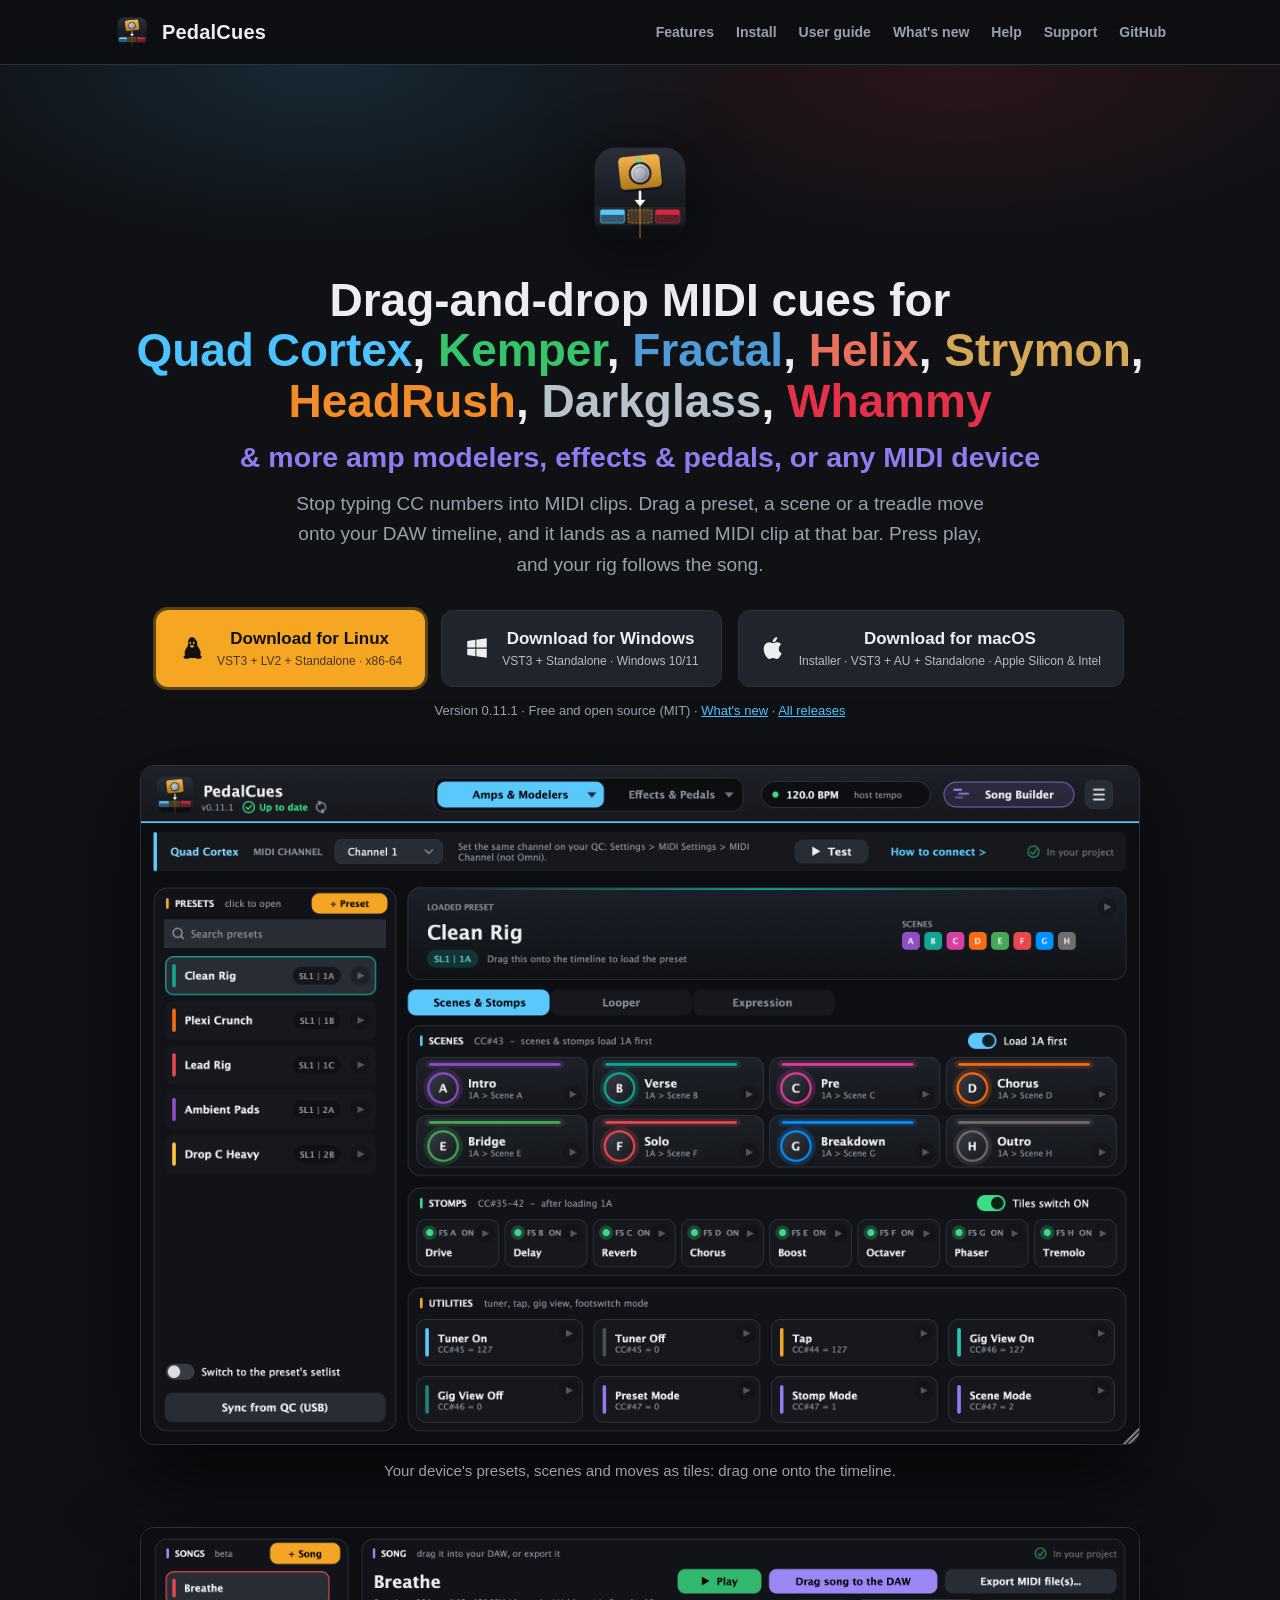
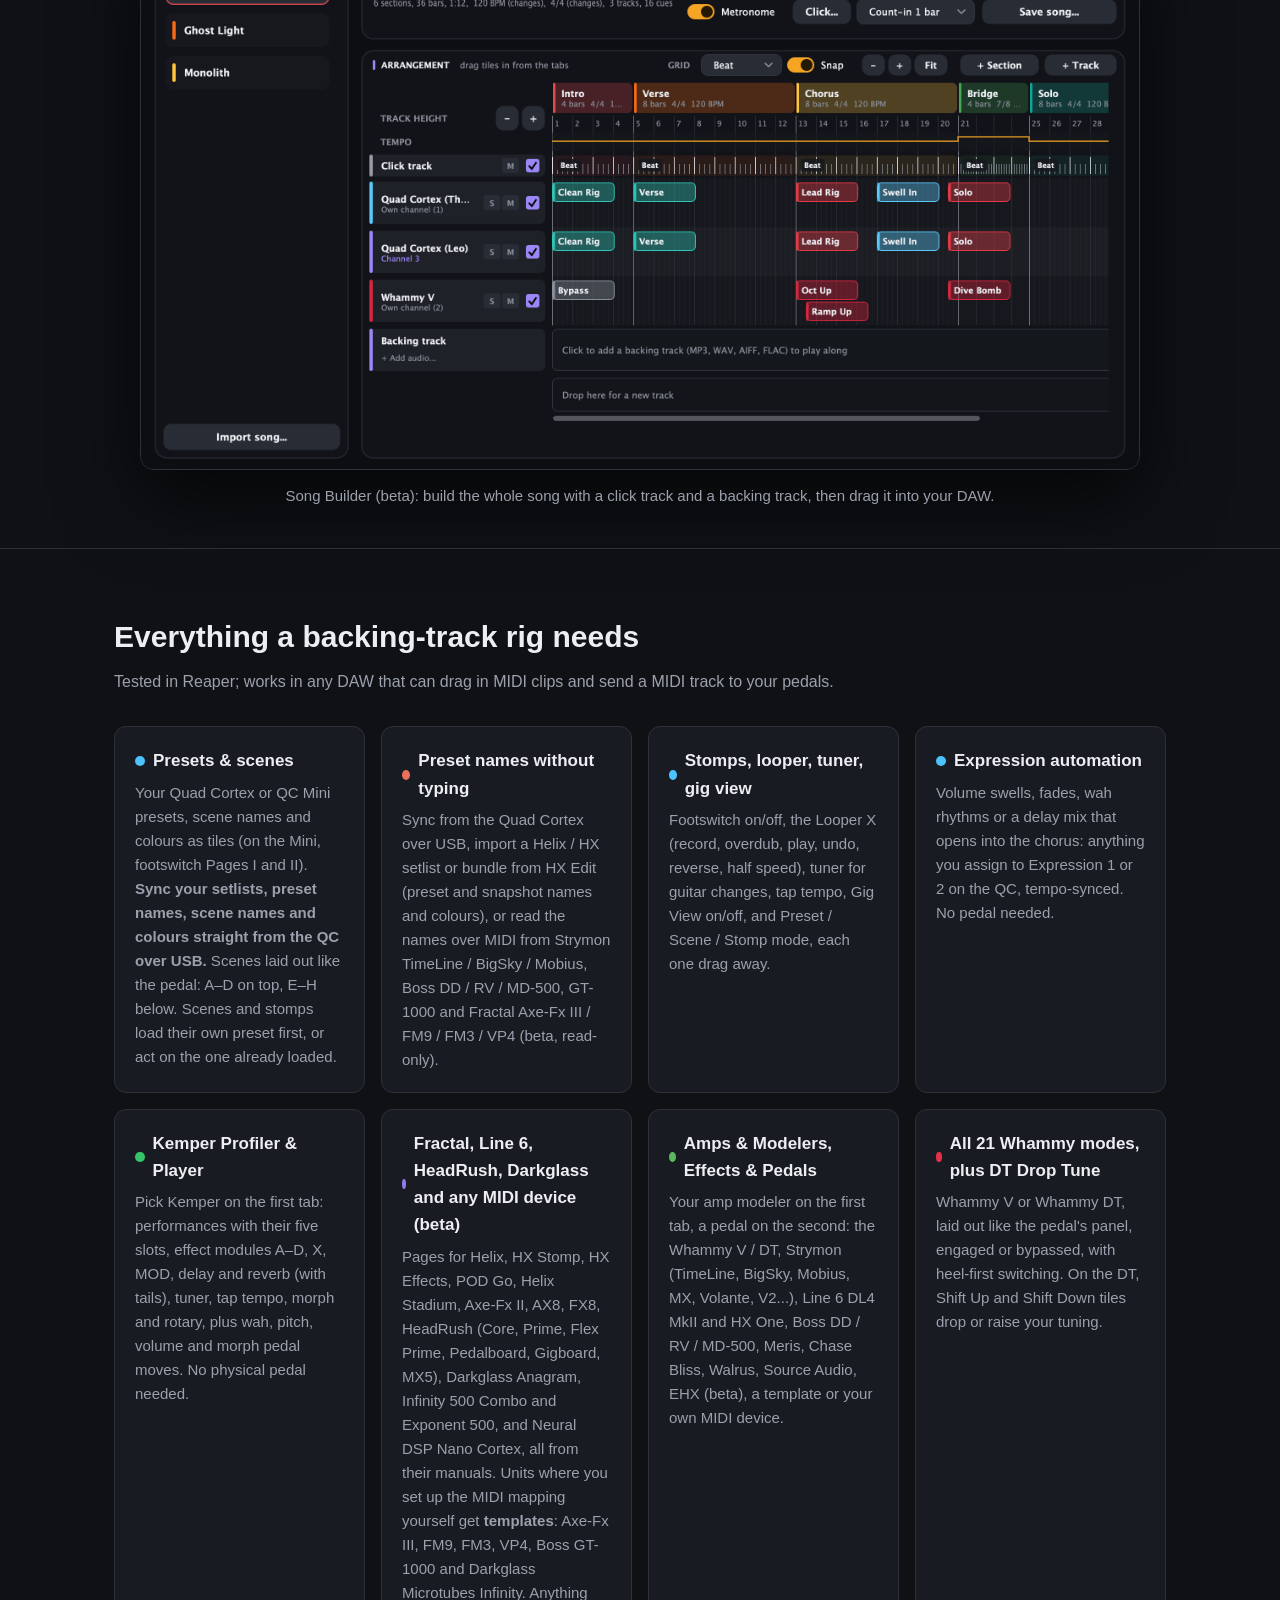
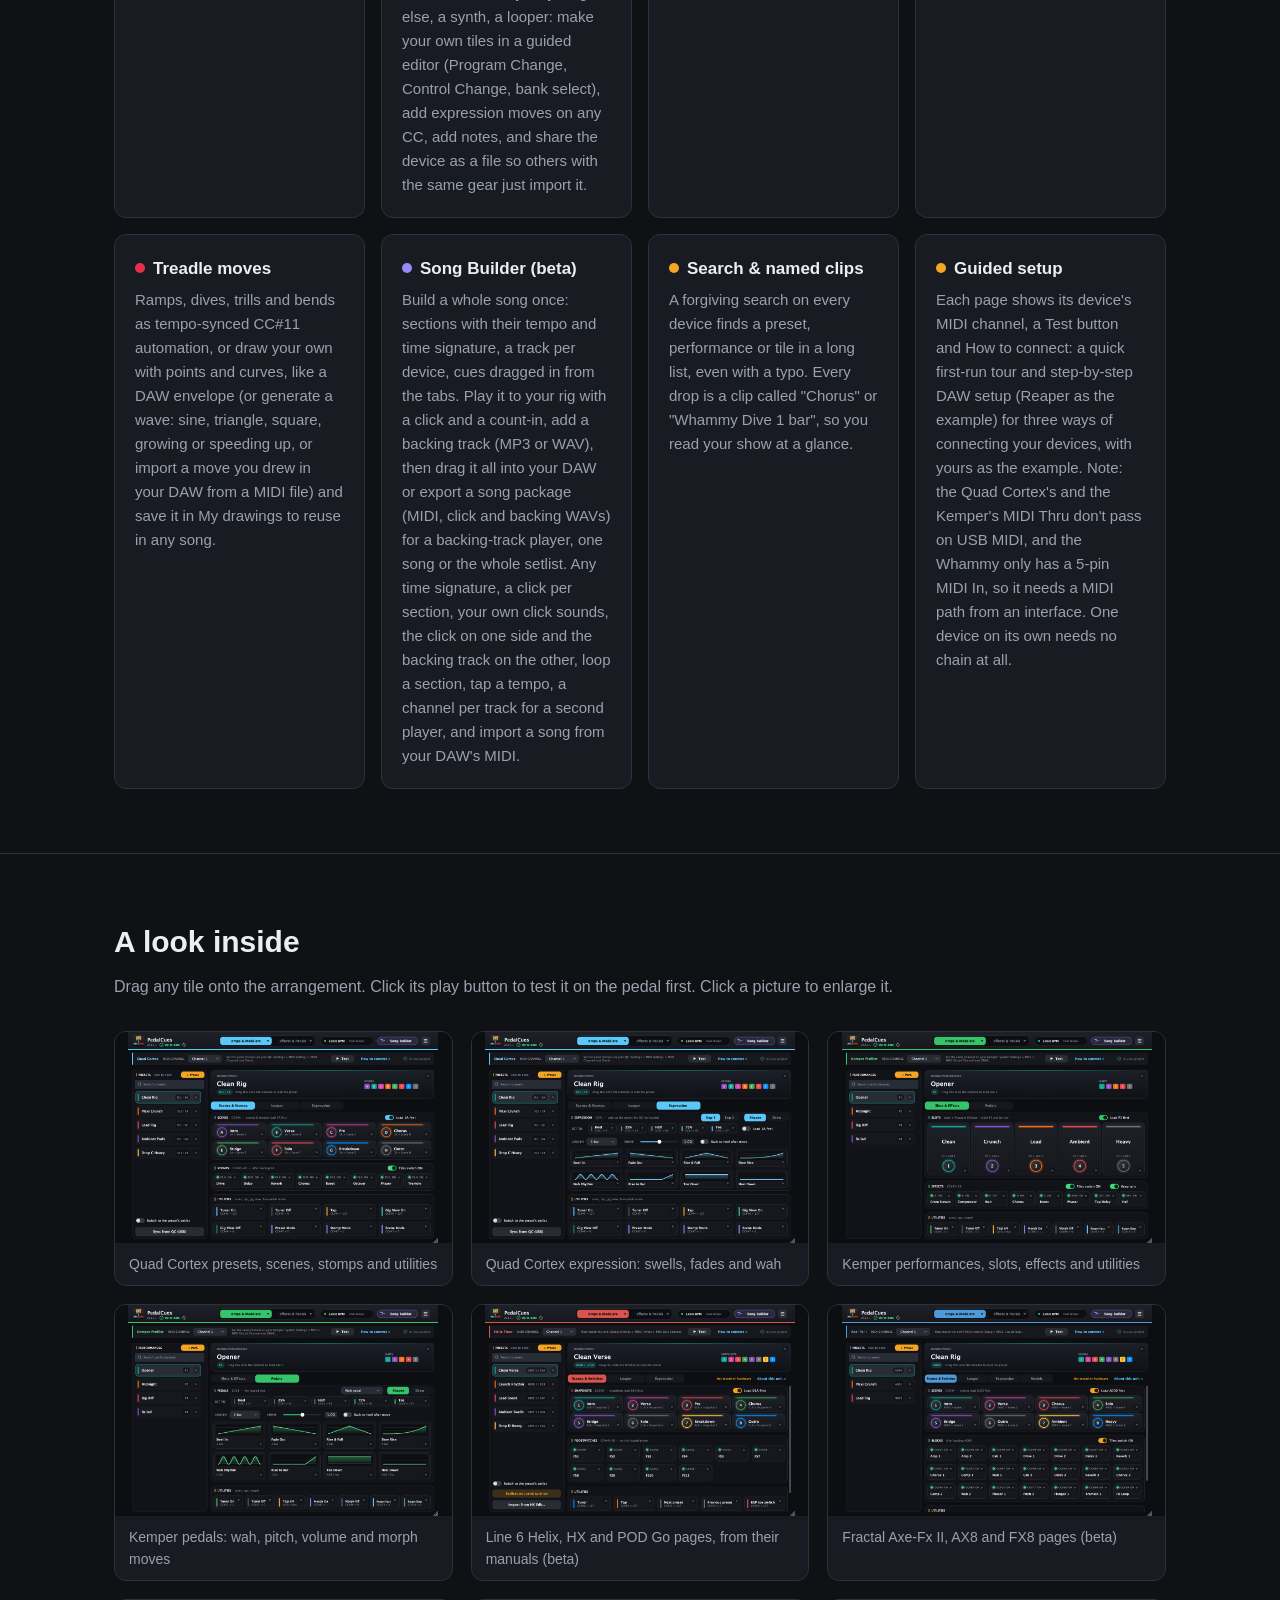
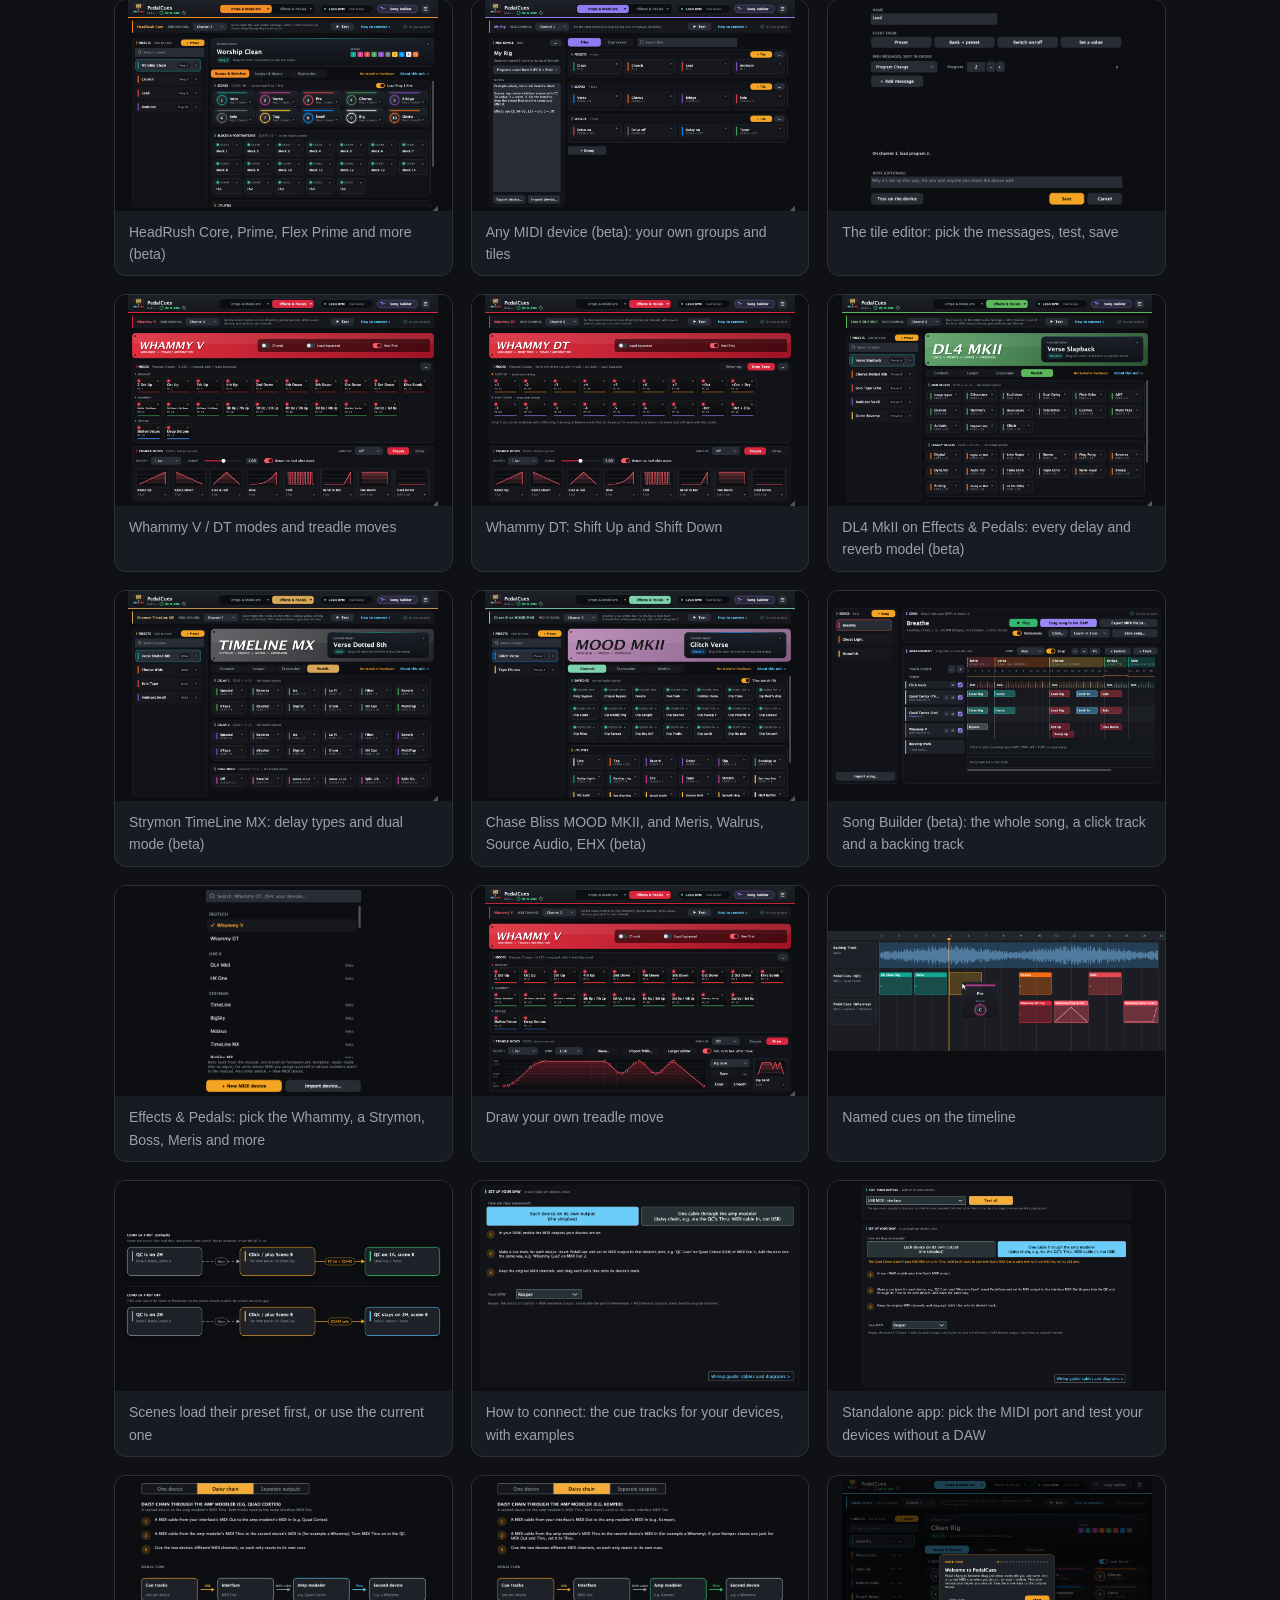
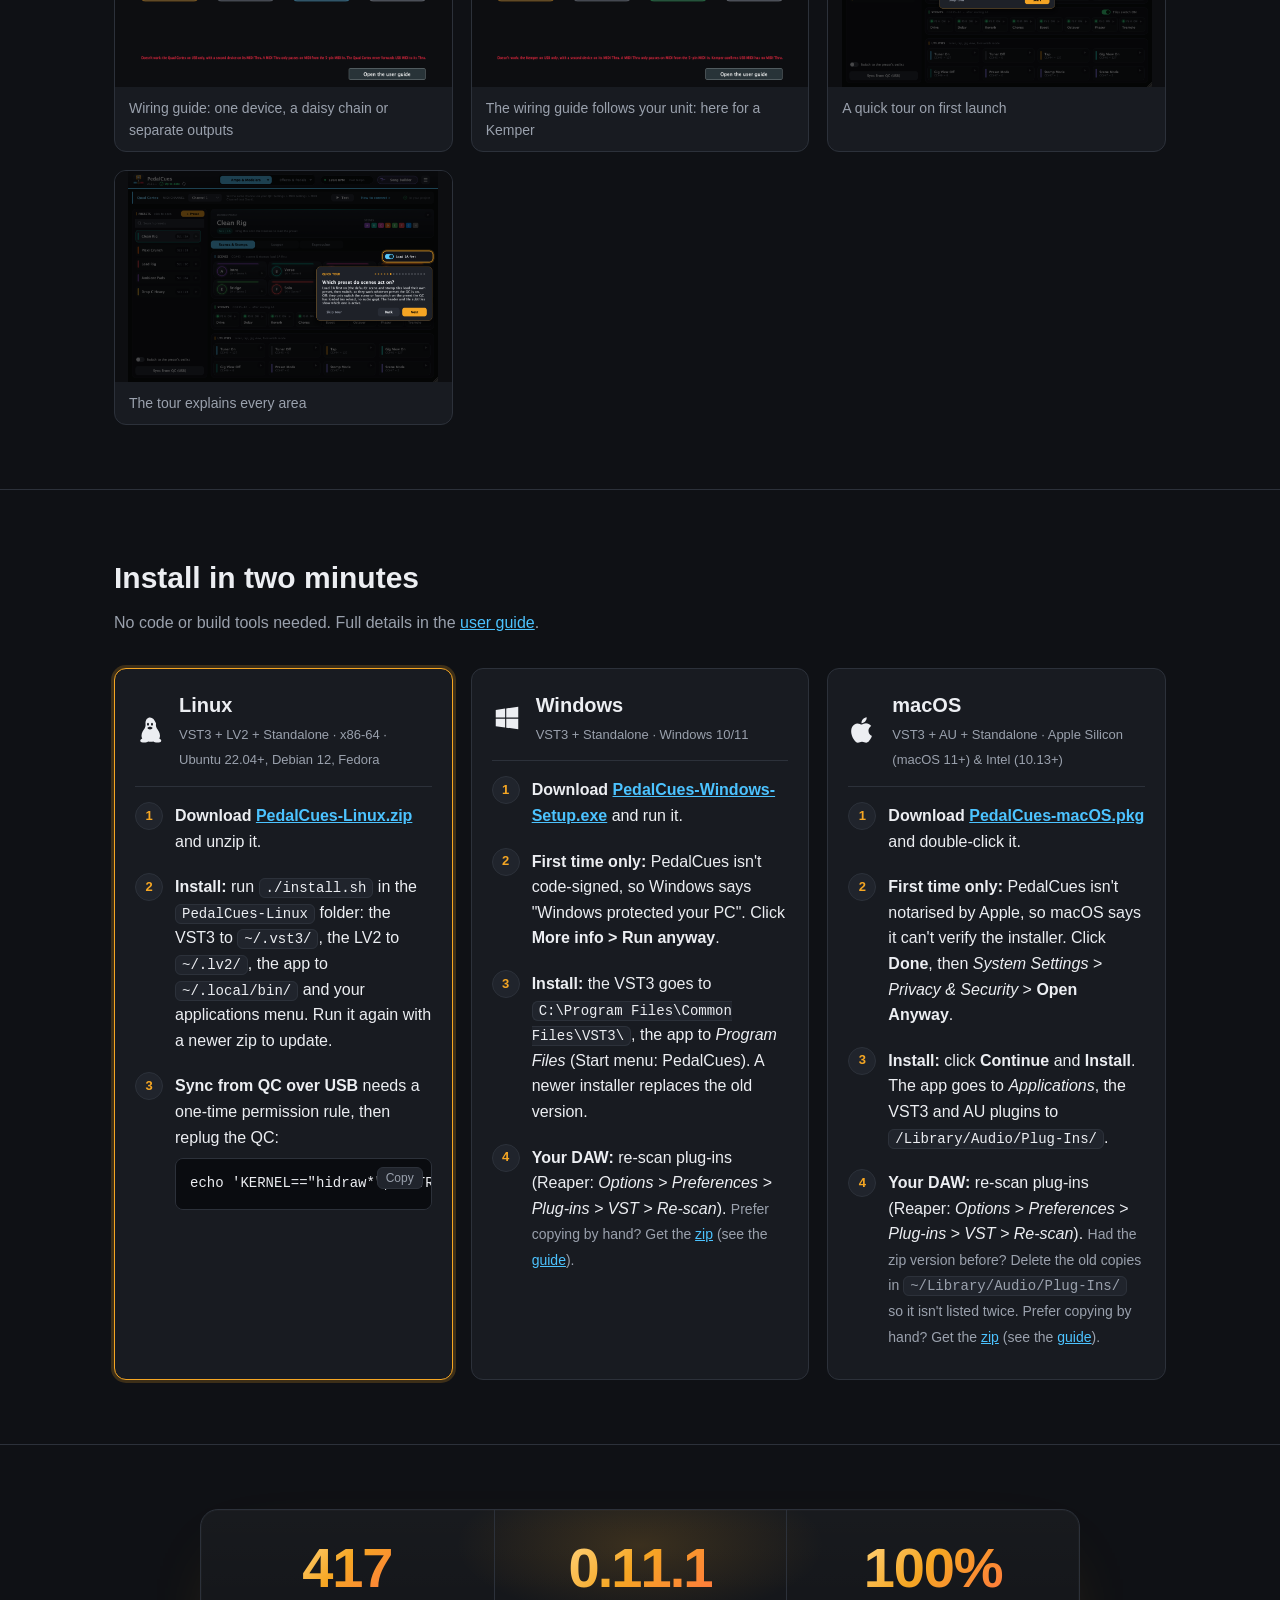
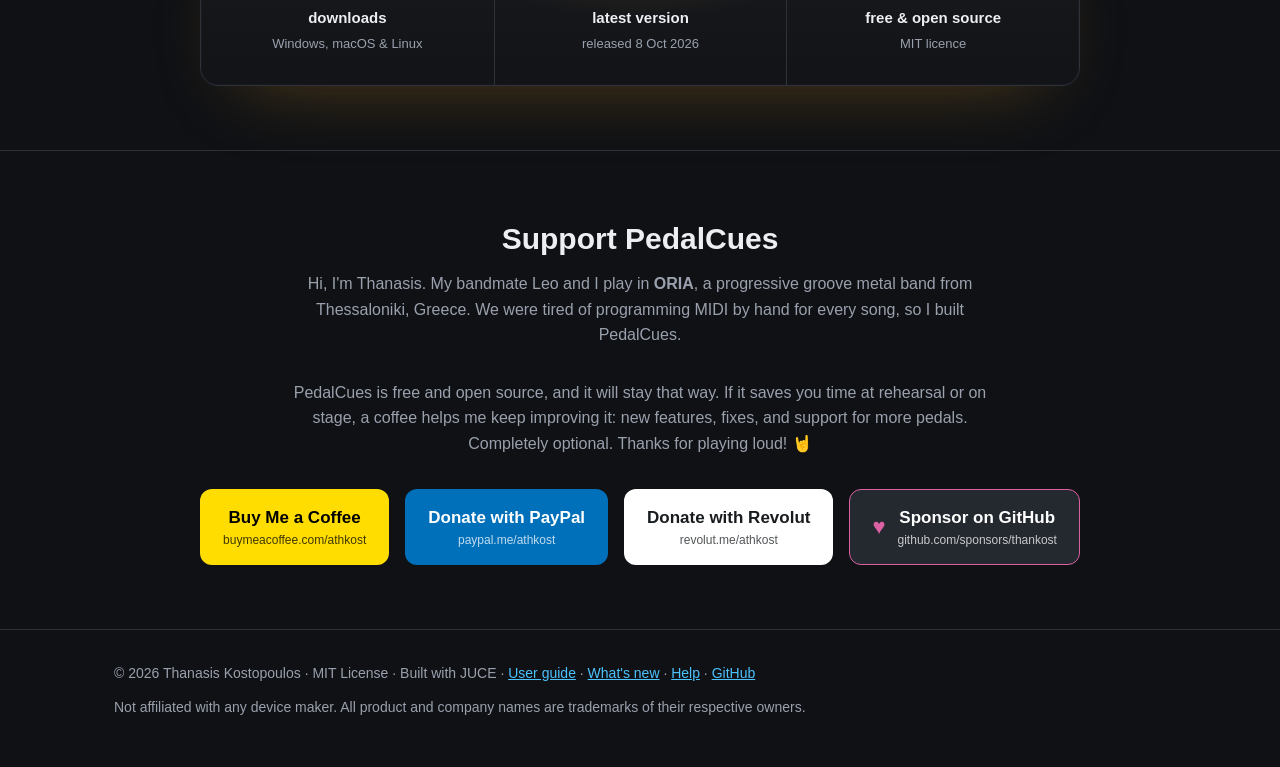
==== docs/index.html @ dfb43c9a "v0.11.1: Tempo changes anywhere, exact song import, Whammy Early by - Song Builder: a Tempo lane wit" ====
<!doctype html>
<html lang="en">
<head>
  <meta charset="utf-8">
  <meta name="viewport" content="width=device-width, initial-scale=1">
  <script>/* Reloads always start at the top: drop a #section left by an earlier click and jump without the smooth scroll (lazy images
     loading mid-animation used to stop it part way). Opening a link to a #section still jumps there. */
  (function () {
    if ('scrollRestoration' in history) history.scrollRestoration = 'manual';
    var nav = window.performance && performance.getEntriesByType ? performance.getEntriesByType('navigation')[0] : null;
    if (nav && nav.type === 'reload' && location.hash) history.replaceState(null, '', location.pathname + location.search);
    function toTop() { if (!location.hash) window.scrollTo({ top: 0, left: 0, behavior: 'instant' }); }
    toTop();
    document.addEventListener('DOMContentLoaded', toTop);
    window.addEventListener('load', toTop);
  })();
  </script>
  <title>PedalCues - drag-and-drop MIDI cues for Quad Cortex, Kemper, Fractal, Helix, Strymon, HeadRush, Darkglass, Whammy &amp; more amp modelers, effects &amp; pedals</title>
  <meta name="description" content="Free VST3/AU plugin: drag Quad Cortex, Nano Cortex, Kemper, Fractal, Line 6 Helix and DL4, Strymon, Boss, Meris, Chase Bliss, HeadRush, Darkglass and Whammy V / DT cues, more amp modelers, effects and pedals, or tiles for any MIDI device, onto your DAW timeline as named MIDI clips. Windows, macOS and Linux.">
  <link rel="icon" type="image/png" href="images/icon.png">
  <meta property="og:title" content="PedalCues">
  <meta property="og:description" content="Drag-and-drop MIDI cues for Neural DSP Quad Cortex and Nano Cortex, Kemper, Fractal Audio, Line 6 Helix / HX / DL4, Strymon, Boss, Meris, Chase Bliss, HeadRush, Darkglass, DigiTech Whammy V / DT &amp; more amp modelers, effects &amp; pedals, or any MIDI device.">
  <meta property="og:image" content="images/quad-cortex.png">
  <style>
    :root {
      --bg: #0f1115; --surface: #181b21; --raised: #20242c; --outline: #2c313a;
      --text: #eceef2; --dim: #9aa1ad; --amber: #f5a623; --qc: #4cc3ff; --km: #35c46a; --cu: #8e7cf0; --wh: #e5304a;
    }
    * { box-sizing: border-box; }
    html { scroll-behavior: smooth; }
    body {
      margin: 0; background: var(--bg); color: var(--text);
      font: 16px/1.6 -apple-system, BlinkMacSystemFont, "Segoe UI", Roboto, Helvetica, Arial, sans-serif;
    }
    a { color: var(--qc); }
    .wrap { max-width: 1100px; margin: 0 auto; padding: 0 24px; }

    header.top { border-bottom: 1px solid var(--outline); background: #0c0e12cc; position: sticky; top: 0; backdrop-filter: blur(8px); z-index: 5; }
    header.top .wrap { display: flex; align-items: center; gap: 12px; height: 64px; }
    header.top img { width: 36px; height: 36px; }
    header.top b { font-size: 20px; letter-spacing: .2px; }
    header.top nav { margin-left: auto; display: flex; gap: 22px; }
    header.top nav a { color: var(--dim); text-decoration: none; font-weight: 600; font-size: 14px; }
    header.top nav a:hover { color: var(--text); }

    .hero { padding: 72px 0 40px; text-align: center; background:
      radial-gradient(600px 260px at 25% 0%, #4cc3ff22, transparent 70%),
      radial-gradient(600px 260px at 75% 0%, #e5304a22, transparent 70%); }
    .hero img.logo { width: 112px; height: 112px; filter: drop-shadow(0 12px 30px #0008); }
    .hero h1 { font-size: 46px; line-height: 1.1; margin: 18px 0 12px; }
    .hero h1 .qc { color: var(--qc); } .hero h1 .km { color: var(--km); } .hero h1 .fr { color: #4e9bd8; } .hero h1 .l6 { color: #e8705c; } .hero h1 .hr { color: #f28c28; } .hero h1 .dg { color: #b9c3cd; } .hero h1 .any { color: var(--cu); font-size: 0.62em; } .hero h1 .wh { color: var(--wh); } .hero h1 .sy { color: #d6a756; }
    .hero p.lead { color: var(--dim); font-size: 19px; max-width: 720px; margin: 0 auto 30px; }

    .downloads { display: flex; gap: 16px; justify-content: center; flex-wrap: wrap; }
    .btn { display: inline-flex; align-items: center; gap: 12px; padding: 14px 22px; border-radius: 12px;
      text-decoration: none; font-weight: 700; font-size: 17px; border: 1px solid transparent; transition: transform .08s, filter .15s; }
    .btn:hover { transform: translateY(-1px); filter: brightness(1.08); }
    .btn small { display: block; font-weight: 500; font-size: 12px; opacity: .75; }
    .btn svg { width: 26px; height: 26px; flex: none; }
    .btn.primary { background: var(--amber); color: #111; }
    .btn.secondary { background: var(--raised); color: var(--text); border-color: var(--outline); }
    .btn.coffee { background: #ffdd00; color: #000; }
    .btn.paypal { background: #0070ba; color: #fff; }
    .btn.revolut { background: #fff; color: #191c1f; }
    .btn.sponsors { background: #24292f; color: #fff; border-color: #db61a2; }
    .btn.sponsors .heart { color: #db61a2; font-size: 22px; line-height: 1; }
    .btn.recommended { outline: 3px solid #f5a62355; }
    .meta { color: var(--dim); font-size: 13px; margin-top: 14px; }

    .shot { margin: 44px auto 0; max-width: 1000px; border-radius: 14px; overflow: hidden; border: 1px solid var(--outline); box-shadow: 0 30px 80px #000a; }
    .shot img { display: block; width: 100%; }
    .shot-caption { margin: 14px auto 0; max-width: 1000px; color: var(--dim); font-size: 15px; }

    section { padding: 64px 0; border-top: 1px solid var(--outline); }
    h2 { font-size: 30px; margin: 0 0 8px; }
    .sub { color: var(--dim); margin: 0 0 32px; }

    .features { display: grid; grid-template-columns: repeat(auto-fit, minmax(240px, 1fr)); gap: 16px; }
    .card { background: var(--surface); border: 1px solid var(--outline); border-radius: 12px; padding: 20px; }

    /* Support: centred, readable line length */
    .support { text-align: center; }
    .support .sub { max-width: 720px; margin-left: auto; margin-right: auto; }

    /* Stats band, just above Support */
    .stats-band { position: relative; display: grid; grid-template-columns: repeat(3, 1fr); border-radius: 18px; overflow: hidden;
                  max-width: 880px; margin: 0 auto;
                  background: linear-gradient(180deg, rgba(255,255,255,.04), rgba(255,255,255,.01));
                  border: 1px solid var(--outline); box-shadow: 0 0 0 1px rgba(255,255,255,.02) inset, 0 30px 80px -40px rgba(245,166,35,.35); }
    .stats-band::before { content: ""; position: absolute; inset: -40% 20% auto 20%; height: 120%; pointer-events: none;
                          background: radial-gradient(closest-side, rgba(245,166,35,.16), transparent 70%); }
    .stat { position: relative; text-align: center; padding: 30px 20px;
            display: flex; flex-direction: column; align-items: center; justify-content: center; }
    .stat + .stat { border-left: 1px solid var(--outline); }
    .stat .num { font-size: clamp(34px, 6vw, 56px); font-weight: 800; letter-spacing: -0.02em; line-height: 1;
                 font-variant-numeric: tabular-nums;
                 background: linear-gradient(135deg, #ffd27a 0%, var(--amber) 45%, #ff7a3d 100%);
                 -webkit-background-clip: text; background-clip: text; color: transparent; }
    .stat .num.version { font-variant-numeric: proportional-nums; letter-spacing: -0.035em; }
    .stat .label { color: var(--text); font-weight: 600; font-size: 15px; margin-top: 10px; }
    .stat .sub { color: var(--dim); font-size: 13px; margin: 4px 0 0; }   /* override the section-subtitle .sub bottom margin so cards are vertically symmetric */
    @media (max-width: 640px) {
      .stats-band { grid-template-columns: 1fr; }
      .stat + .stat { border-left: 0; border-top: 1px solid var(--outline); }
    }
    .card h3 { margin: 0 0 6px; font-size: 17px; display: flex; align-items: center; gap: 8px; }
    .card p { margin: 0; color: var(--dim); font-size: 15px; }
    .dot { width: 10px; height: 10px; border-radius: 50%; display: inline-block; }

    .gallery { display: grid; grid-template-columns: repeat(auto-fit, minmax(300px, 1fr)); gap: 18px; }
    .gallery figure { margin: 0; background: var(--surface); border: 1px solid var(--outline); border-radius: 12px; overflow: hidden; }
    .gallery img { width: 100%; aspect-ratio: 16 / 10; object-fit: contain; background: #0d0e11; display: block; cursor: zoom-in; transition: filter .15s; }
    .gallery img:hover { filter: brightness(1.12); }
    .gallery figure { display: flex; flex-direction: column; }

    /* Click-to-zoom viewer */
    .lightbox { position: fixed; inset: 0; z-index: 100; display: none; align-items: center; justify-content: center; flex-direction: column;
                gap: 14px; padding: 24px 16px; background: rgba(5, 6, 8, .92); }
    .lightbox.open { display: flex; }
    .lightbox img { max-width: min(1400px, 100%); max-height: calc(100vh - 110px); border-radius: 10px; box-shadow: 0 20px 60px rgba(0,0,0,.6); cursor: zoom-out; }
    .lightbox .caption { color: var(--text); font-size: 15px; text-align: center; }
    .lightbox button { position: absolute; background: rgba(255,255,255,.08); color: var(--text); border: 1px solid var(--outline);
                       width: 46px; height: 46px; border-radius: 50%; font-size: 22px; cursor: pointer; }
    .lightbox button:hover { background: rgba(255,255,255,.16); }
    .lightbox .close { top: 16px; right: 16px; }
    .lightbox .prev { left: 16px; top: 50%; transform: translateY(-50%); }
    .lightbox .next { right: 16px; top: 50%; transform: translateY(-50%); }
    @media (max-width: 640px) { .lightbox .prev, .lightbox .next { top: auto; bottom: 16px; transform: none; } }
    .gallery figcaption { padding: 10px 14px; color: var(--dim); font-size: 14px; }

    .install { display: grid; grid-template-columns: repeat(auto-fit, minmax(320px, 1fr)); gap: 18px; }
    .os-head { display: flex; align-items: center; gap: 14px; padding-bottom: 14px; margin-bottom: 6px; border-bottom: 1px solid var(--outline); }
    .os-head svg { width: 30px; height: 30px; flex: none; }
    .os-head h3 { margin: 0; font-size: 20px; }
    .os-head small { color: var(--dim); font-size: 13px; }
    .card.os.recommended { border-color: var(--amber); box-shadow: 0 0 0 3px #f5a62333; }
    .steps { list-style: none; counter-reset: step; margin: 0; padding: 0; }
    .steps li { counter-increment: step; position: relative; padding: 10px 0 10px 40px; }
    .steps li::before { content: counter(step); position: absolute; left: 0; top: 9px; width: 26px; height: 26px; border-radius: 50%;
      background: var(--raised); border: 1px solid var(--outline); color: var(--amber); font-weight: 700; font-size: 13px;
      display: flex; align-items: center; justify-content: center; }
    a.mini { font-weight: 600; }
    code { background: var(--raised); border: 1px solid var(--outline); border-radius: 6px; padding: 1px 6px; font-size: 14px; }
    pre { background: #0a0c10; border: 1px solid var(--outline); border-radius: 8px; padding: 12px 14px; overflow-x: auto; margin: 8px 0; position: relative; }
    pre code { background: none; border: 0; padding: 0; }
    .copy { position: absolute; top: 8px; right: 8px; background: var(--raised); color: var(--dim); border: 1px solid var(--outline);
      border-radius: 6px; font-size: 12px; padding: 3px 8px; cursor: pointer; }
    .note { color: var(--dim); font-size: 14px; }

    footer { border-top: 1px solid var(--outline); padding: 32px 0 48px; color: var(--dim); font-size: 14px; }
    footer .wrap { display: flex; flex-wrap: wrap; gap: 12px 28px; justify-content: space-between; }

    @media (max-width: 640px) { .hero h1 { font-size: 34px; } header.top nav { gap: 16px; min-width: 0; overflow-x: auto; scrollbar-width: none; } header.top nav a { white-space: nowrap; } }
  </style>
</head>
<body>

<header class="top">
  <div class="wrap">
    <img src="images/icon.png" alt="">
    <b>PedalCues</b>
    <nav>
      <a href="#features">Features</a>
      <a href="#install">Install</a>
      <a href="guide.html">User guide</a>
      <a href="changelog.html">What's new</a>
      <a href="help.html">Help</a>
      <a href="#support">Support</a>
      <a href="https://github.com/thankost/pedal-cues">GitHub</a>
    </nav>
  </div>
</header>

<div class="hero" id="download">
  <div class="wrap">
    <img class="logo" src="images/icon.png" alt="PedalCues icon">
    <h1>Drag-and-drop MIDI cues for<br><span class="qc">Quad Cortex</span>, <span class="km">Kemper</span>, <span class="fr">Fractal</span>, <span class="l6">Helix</span>, <span class="sy">Strymon</span>, <span class="hr">HeadRush</span>, <span class="dg">Darkglass</span>, <span class="wh">Whammy</span><br><span class="any">&amp; more amp modelers, effects &amp; pedals, or any MIDI device</span></h1>
    <p class="lead">Stop typing CC numbers into MIDI clips. Drag a preset, a scene or a treadle move onto your DAW timeline,
      and it lands as a named MIDI clip at that bar. Press play, and your rig follows the song.</p>

    <div class="downloads">
      <a id="dl-win" class="btn primary" href="https://github.com/thankost/pedal-cues/releases/latest/download/PedalCues-Windows-Setup.exe">
        <svg viewBox="0 0 24 24" fill="currentColor"><path d="M3 5.5 10.5 4.4v7.1H3V5.5Zm0 13 7.5 1.1v-7H3v5.9Zm8.4 1.2L21 21v-8.4h-9.6v7.1Zm0-15.4v7.2H21V3l-9.6 1.3Z"/></svg>
        <span>Download for Windows<small>VST3 + Standalone &middot; Windows 10/11</small></span>
      </a>
      <a id="dl-mac" class="btn secondary" href="https://github.com/thankost/pedal-cues/releases/latest/download/PedalCues-macOS.pkg">
        <svg viewBox="0 0 24 24" fill="currentColor"><path d="M16.4 12.6c0-2.6 2.1-3.8 2.2-3.9-1.2-1.8-3.1-2-3.7-2-1.6-.2-3.1.9-3.9.9-.8 0-2-.9-3.4-.9-1.7 0-3.3 1-4.2 2.6-1.8 3.1-.5 7.7 1.3 10.2.9 1.2 1.9 2.6 3.2 2.6 1.3-.1 1.8-.8 3.3-.8s2 .8 3.4.8c1.4 0 2.3-1.3 3.1-2.5 1-1.4 1.4-2.8 1.4-2.9-.1 0-2.7-1-2.7-4.1ZM13.9 5c.7-.9 1.2-2 1-3.2-1 .1-2.3.7-3 1.6-.7.8-1.2 2-1.1 3.1 1.2.1 2.3-.6 3.1-1.5Z"/></svg>
        <span>Download for macOS<small>Installer &middot; VST3 + AU + Standalone &middot; Apple Silicon &amp; Intel</small></span>
      </a>
      <a id="dl-linux" class="btn secondary" href="https://github.com/thankost/pedal-cues/releases/latest/download/PedalCues-Linux.zip">
        <svg viewBox="0 0 24 24" fill="currentColor"><path d="M12 2c-2.2 0-3.6 1.9-3.6 4.6 0 1.4.3 2.4-.6 3.9-1 1.6-2.6 3.4-2.6 6 0 .9.2 1.6.6 2.2-.9.4-1.6 1-1.6 1.8 0 1.2 1.6 1.5 3.4 1.5 1.2 0 2.2-.4 2.9-.9.6.2 1.4.3 2.1.3s1.5-.1 2.1-.3c.7.5 1.7.9 2.9.9 1.8 0 3.4-.3 3.4-1.5 0-.8-.7-1.4-1.6-1.8.4-.6.6-1.3.6-2.2 0-2.6-1.6-4.4-2.6-6-.9-1.5-.6-2.5-.6-3.9C15.6 3.9 14.2 2 12 2Zm-1.6 4.2c.5 0 .8.6.8 1.2s-.3 1.1-.8 1.1-.8-.5-.8-1.1.3-1.2.8-1.2Zm3.2 0c.5 0 .8.6.8 1.2s-.3 1.1-.8 1.1-.8-.5-.8-1.1.3-1.2.8-1.2ZM12 9.4c.9 0 2 .5 2 1s-1.1 1.2-2 1.2-2-.7-2-1.2 1.1-1 2-1Z"/></svg>
        <span>Download for Linux<small>VST3 + LV2 + Standalone &middot; x86-64</small></span>
      </a>
    </div>
    <div class="meta"><span id="version">Latest release</span> &middot; Free and open source (MIT) &middot;
      <a href="changelog.html">What's new</a> &middot;
      <a href="https://github.com/thankost/pedal-cues/releases">All releases</a></div>

    <div class="shot"><img src="images/quad-cortex.png" alt="PedalCues Quad Cortex page"></div>
    <p class="shot-caption">Your device's presets, scenes and moves as tiles: drag one onto the timeline.</p>
    <div class="shot"><img src="images/song-builder.png" alt="PedalCues Song Builder"></div>
    <p class="shot-caption">Song Builder (beta): build the whole song with a click track and a backing track, then drag it into your DAW.</p>
  </div>
</div>

<section id="features">
  <div class="wrap">
    <h2>Everything a backing-track rig needs</h2>
    <p class="sub">Tested in Reaper; works in any DAW that can drag in MIDI clips and send a MIDI track to your pedals.</p>
    <div class="features">
      <div class="card"><h3><span class="dot" style="background:var(--qc)"></span>Presets &amp; scenes</h3>
        <p>Your Quad Cortex or QC Mini presets, scene names and colours as tiles (on the Mini, footswitch Pages I and II). <b>Sync your setlists, preset names, scene names and colours straight from the QC over USB.</b> Scenes laid out like the pedal: A&ndash;D on top, E&ndash;H below. Scenes and stomps load their own preset first, or act on the one already loaded.</p></div>
      <div class="card"><h3><span class="dot" style="background:#e8705c"></span>Preset names without typing</h3>
        <p>Sync from the Quad Cortex over USB, import a Helix / HX setlist or bundle from HX Edit (preset and snapshot names and colours), or read the names over MIDI from Strymon TimeLine / BigSky / Mobius, Boss DD / RV / MD-500, GT-1000 and Fractal Axe-Fx III / FM9 / FM3 / VP4 (beta, read-only).</p></div>
      <div class="card"><h3><span class="dot" style="background:var(--qc)"></span>Stomps, looper, tuner, gig view</h3>
        <p>Footswitch on/off, the Looper X (record, overdub, play, undo, reverse, half speed), tuner for guitar changes, tap tempo, Gig View on/off, and Preset / Scene / Stomp mode, each one drag away.</p></div>
      <div class="card"><h3><span class="dot" style="background:var(--qc)"></span>Expression automation</h3>
        <p>Volume swells, fades, wah rhythms or a delay mix that opens into the chorus: anything you assign to Expression 1 or 2 on the QC, tempo-synced. No pedal needed.</p></div>
      <div class="card"><h3><span class="dot" style="background:var(--km)"></span>Kemper Profiler &amp; Player</h3>
        <p>Pick Kemper on the first tab: performances with their five slots, effect modules A&ndash;D, X, MOD, delay and reverb (with tails), tuner, tap tempo, morph and rotary, plus wah, pitch, volume and morph pedal moves. No physical pedal needed.</p></div>
      <div class="card"><h3><span class="dot" style="background:var(--cu)"></span>Fractal, Line 6, HeadRush, Darkglass and any MIDI device (beta)</h3>
        <p>Pages for Helix, HX Stomp, HX Effects, POD Go, Helix Stadium, Axe-Fx II, AX8, FX8, HeadRush (Core, Prime, Flex Prime, Pedalboard, Gigboard, MX5), Darkglass Anagram, Infinity 500 Combo and Exponent 500, and Neural DSP Nano Cortex, all from their manuals. Units where you set up the MIDI mapping yourself get <b>templates</b>: Axe-Fx III, FM9, FM3, VP4, Boss GT-1000 and Darkglass Microtubes Infinity. Anything else, a synth, a looper: make your own tiles in a guided editor (Program Change, Control Change, bank select), add expression moves on any CC, add notes, and share the device as a file so others with the same gear just import it.</p></div>
      <div class="card"><h3><span class="dot" style="background:#5cb85c"></span>Amps &amp; Modelers, Effects &amp; Pedals</h3>
        <p>Your amp modeler on the first tab, a pedal on the second: the Whammy V / DT, Strymon (TimeLine, BigSky, Mobius, MX, Volante, V2...), Line 6 DL4 MkII and HX One, Boss DD / RV / MD-500, Meris, Chase Bliss, Walrus, Source Audio, EHX (beta), a template or your own MIDI device.</p></div>
      <div class="card"><h3><span class="dot" style="background:var(--wh)"></span>All 21 Whammy modes, plus DT Drop Tune</h3>
        <p>Whammy V or Whammy DT, laid out like the pedal's panel, engaged or bypassed, with heel-first switching. On the DT, Shift Up and Shift Down tiles drop or raise your tuning.</p></div>
      <div class="card"><h3><span class="dot" style="background:var(--wh)"></span>Treadle moves</h3>
        <p>Ramps, dives, trills and bends as tempo-synced CC#11 automation, or draw your own with points and curves, like a DAW envelope (or generate a wave: sine, triangle, square, growing or speeding up, or import a move you drew in your DAW from a MIDI file) and save it in My drawings to reuse in any song.</p></div>
      <div class="card"><h3><span class="dot" style="background:#9b87f5"></span>Song Builder (beta)</h3>
        <p>Build a whole song once: sections with their tempo and time signature, a track per device, cues dragged in from the tabs. Play it to your rig with a click and a count-in, add a backing track (MP3 or WAV), then drag it all into your DAW or export a song package (MIDI, click and backing WAVs) for a backing-track player, one song or the whole setlist. Any time signature, a click per section, your own click sounds, the click on one side and the backing track on the other, loop a section, tap a tempo, a channel per track for a second player, and import a song from your DAW's MIDI.</p></div>
      <div class="card"><h3><span class="dot" style="background:var(--amber)"></span>Search &amp; named clips</h3>
        <p>A forgiving search on every device finds a preset, performance or tile in a long list, even with a typo. Every drop is a clip called "Chorus" or "Whammy Dive 1 bar", so you read your show at a glance.</p></div>
      <div class="card"><h3><span class="dot" style="background:var(--amber)"></span>Guided setup</h3>
        <p>Each page shows its device's MIDI channel, a Test button and How to connect: a quick first-run tour and step-by-step DAW setup (Reaper as the example) for three ways of connecting your devices, with yours as the example. Note: the Quad Cortex's and the Kemper's MIDI Thru don't pass on USB MIDI, and the Whammy only has a 5-pin MIDI In, so it needs a MIDI path from an interface. One device on its own needs no chain at all.</p></div>
    </div>
  </div>
</section>

<section>
  <div class="wrap">
    <h2>A look inside</h2>
    <p class="sub">Drag any tile onto the arrangement. Click its play button to test it on the pedal first. Click a picture to enlarge it.</p>
    <div class="gallery">
      <figure><img src="images/quad-cortex.png" alt="Quad Cortex page" loading="lazy"><figcaption>Quad Cortex presets, scenes, stomps and utilities</figcaption></figure>
      <figure><img src="images/qc-expression.png" alt="Quad Cortex expression moves" loading="lazy"><figcaption>Quad Cortex expression: swells, fades and wah</figcaption></figure>
      <figure><img src="images/kemper.png" alt="Kemper page" loading="lazy"><figcaption>Kemper performances, slots, effects and utilities</figcaption></figure>
      <figure><img src="images/kemper-pedals.png" alt="Kemper pedal moves" loading="lazy"><figcaption>Kemper pedals: wah, pitch, volume and morph moves</figcaption></figure>
      <figure><img src="images/helix.png" alt="Helix Floor page" loading="lazy"><figcaption>Line 6 Helix, HX and POD Go pages, from their manuals (beta)</figcaption></figure>
      <figure><img src="images/axe-fx-2.png" alt="Axe-Fx II page" loading="lazy"><figcaption>Fractal Axe-Fx II, AX8 and FX8 pages (beta)</figcaption></figure>
      <figure><img src="images/headrush-core.png" alt="HeadRush Core page" loading="lazy"><figcaption>HeadRush Core, Prime, Flex Prime and more (beta)</figcaption></figure>
      <figure><img src="images/custom-device.png" alt="A custom MIDI device" loading="lazy"><figcaption>Any MIDI device (beta): your own groups and tiles</figcaption></figure>
      <figure><img src="images/custom-tile-editor.png" alt="Custom tile editor" loading="lazy"><figcaption>The tile editor: pick the messages, test, save</figcaption></figure>
      <figure><img src="images/whammy.png" alt="Whammy V page" loading="lazy"><figcaption>Whammy V / DT modes and treadle moves</figcaption></figure>
      <figure><img src="images/whammy-dt-droptune.png" alt="Whammy DT Drop Tune" loading="lazy"><figcaption>Whammy DT: Shift Up and Shift Down</figcaption></figure>
      <figure><img src="images/dl4-models.png" alt="Line 6 DL4 MkII page" loading="lazy"><figcaption>DL4 MkII on Effects &amp; Pedals: every delay and reverb model (beta)</figcaption></figure>
      <figure><img src="images/strymon-timeline-mx-models.png" alt="Strymon TimeLine MX page" loading="lazy"><figcaption>Strymon TimeLine MX: delay types and dual mode (beta)</figcaption></figure>
      <figure><img src="images/chase-bliss-mood.png" alt="Chase Bliss MOOD MKII page" loading="lazy"><figcaption>Chase Bliss MOOD MKII, and Meris, Walrus, Source Audio, EHX (beta)</figcaption></figure>
      <figure><img src="images/song-builder.png" alt="Song Builder" loading="lazy"><figcaption>Song Builder (beta): the whole song, a click track and a backing track</figcaption></figure>
      <figure><img src="images/pedal-picker.png" alt="Effects and Pedals device list" loading="lazy"><figcaption>Effects &amp; Pedals: pick the Whammy, a Strymon, Boss, Meris and more</figcaption></figure>
      <figure><img src="images/whammy-draw.png" alt="Draw a treadle move" loading="lazy"><figcaption>Draw your own treadle move</figcaption></figure>
      <figure><img src="images/timeline.png" alt="Cues on a DAW timeline" loading="lazy"><figcaption>Named cues on the timeline</figcaption></figure>
      <figure><img src="images/preset-target.png" alt="Which preset scenes act on" loading="lazy"><figcaption>Scenes load their preset first, or use the current one</figcaption></figure>
      <figure><img src="images/settings.png" alt="How to connect" loading="lazy"><figcaption>How to connect: the cue tracks for your devices, with examples</figcaption></figure>
      <figure><img src="images/settings-standalone.png" alt="How to connect in the standalone app" loading="lazy"><figcaption>Standalone app: pick the MIDI port and test your devices without a DAW</figcaption></figure>
      <figure><img src="images/wiring-guide.png" alt="Wiring guide" loading="lazy"><figcaption>Wiring guide: one device, a daisy chain or separate outputs</figcaption></figure>
      <figure><img src="images/wiring-guide-kemper.png" alt="Wiring guide for the Kemper" loading="lazy"><figcaption>The wiring guide follows your unit: here for a Kemper</figcaption></figure>
      <figure><img src="images/tour-welcome.png" alt="Quick tour" loading="lazy"><figcaption>A quick tour on first launch</figcaption></figure>
      <figure><img src="images/tour-target.png" alt="Quick tour step" loading="lazy"><figcaption>The tour explains every area</figcaption></figure>
    </div>
  </div>
</section>

<section id="install">
  <div class="wrap">
    <h2>Install in two minutes</h2>
    <p class="sub">No code or build tools needed. Full details in the <a href="guide.html">user guide</a>.</p>
    <div class="install">
      <div class="card os" id="card-win">
        <div class="os-head"><svg viewBox="0 0 24 24" fill="currentColor"><path d="M3 5.5 10.5 4.4v7.1H3V5.5Zm0 13 7.5 1.1v-7H3v5.9Zm8.4 1.2L21 21v-8.4h-9.6v7.1Zm0-15.4v7.2H21V3l-9.6 1.3Z"/></svg><div><h3>Windows</h3><small>VST3 + Standalone &middot; Windows 10/11</small></div></div>
        <ol class="steps">
          <li><b>Download</b> <a class="mini" href="https://github.com/thankost/pedal-cues/releases/latest/download/PedalCues-Windows-Setup.exe">PedalCues-Windows-Setup.exe</a> and run it.</li>
          <li><b>First time only:</b> PedalCues isn't code-signed, so Windows says "Windows protected your PC". Click <b>More info &gt; Run anyway</b>.</li>
          <li><b>Install:</b> the VST3 goes to <code>C:\Program Files\Common Files\VST3\</code>, the app to <i>Program Files</i> (Start menu: PedalCues). A newer installer replaces the old version.</li>
          <li><b>Your DAW:</b> re-scan plug-ins (Reaper: <i>Options &gt; Preferences &gt; Plug-ins &gt; VST &gt; Re-scan</i>).
            <span class="note">Prefer copying by hand? Get the <a href="https://github.com/thankost/pedal-cues/releases/latest/download/PedalCues-Windows.zip">zip</a> (see the <a href="guide.html#1-install">guide</a>).</span></li>
        </ol>
      </div>
      <div class="card os" id="card-mac">
        <div class="os-head"><svg viewBox="0 0 24 24" fill="currentColor"><path d="M16.4 12.6c0-2.6 2.1-3.8 2.2-3.9-1.2-1.8-3.1-2-3.7-2-1.6-.2-3.1.9-3.9.9-.8 0-2-.9-3.4-.9-1.7 0-3.3 1-4.2 2.6-1.8 3.1-.5 7.7 1.3 10.2.9 1.2 1.9 2.6 3.2 2.6 1.3-.1 1.8-.8 3.3-.8s2 .8 3.4.8c1.4 0 2.3-1.3 3.1-2.5 1-1.4 1.4-2.8 1.4-2.9-.1 0-2.7-1-2.7-4.1ZM13.9 5c.7-.9 1.2-2 1-3.2-1 .1-2.3.7-3 1.6-.7.8-1.2 2-1.1 3.1 1.2.1 2.3-.6 3.1-1.5Z"/></svg><div><h3>macOS</h3><small>VST3 + AU + Standalone &middot; Apple Silicon (macOS 11+) &amp; Intel (10.13+)</small></div></div>
        <ol class="steps">
          <li><b>Download</b> <a class="mini" href="https://github.com/thankost/pedal-cues/releases/latest/download/PedalCues-macOS.pkg">PedalCues-macOS.pkg</a> and double-click it.</li>
          <li><b>First time only:</b> PedalCues isn't notarised by Apple, so macOS says it can't verify the installer. Click <b>Done</b>, then
            <i>System Settings &gt; Privacy &amp; Security</i> &gt; <b>Open Anyway</b>.</li>
          <li><b>Install:</b> click <b>Continue</b> and <b>Install</b>. The app goes to <i>Applications</i>, the VST3 and AU plugins to
            <code>/Library/Audio/Plug-Ins/</code>.</li>
          <li><b>Your DAW:</b> re-scan plug-ins (Reaper: <i>Options &gt; Preferences &gt; Plug-ins &gt; VST &gt; Re-scan</i>).
            <span class="note">Had the zip version before? Delete the old copies in <code>~/Library/Audio/Plug-Ins/</code> so it isn't listed twice.
            Prefer copying by hand? Get the <a href="https://github.com/thankost/pedal-cues/releases/latest/download/PedalCues-macOS.zip">zip</a> (see the <a href="guide.html#1-install">guide</a>).</span></li>
        </ol>
      </div>
      <div class="card os" id="card-linux">
        <div class="os-head"><svg viewBox="0 0 24 24" fill="currentColor"><path d="M12 2c-2.2 0-3.6 1.9-3.6 4.6 0 1.4.3 2.4-.6 3.9-1 1.6-2.6 3.4-2.6 6 0 .9.2 1.6.6 2.2-.9.4-1.6 1-1.6 1.8 0 1.2 1.6 1.5 3.4 1.5 1.2 0 2.2-.4 2.9-.9.6.2 1.4.3 2.1.3s1.5-.1 2.1-.3c.7.5 1.7.9 2.9.9 1.8 0 3.4-.3 3.4-1.5 0-.8-.7-1.4-1.6-1.8.4-.6.6-1.3.6-2.2 0-2.6-1.6-4.4-2.6-6-.9-1.5-.6-2.5-.6-3.9C15.6 3.9 14.2 2 12 2Zm-1.6 4.2c.5 0 .8.6.8 1.2s-.3 1.1-.8 1.1-.8-.5-.8-1.1.3-1.2.8-1.2Zm3.2 0c.5 0 .8.6.8 1.2s-.3 1.1-.8 1.1-.8-.5-.8-1.1.3-1.2.8-1.2ZM12 9.4c.9 0 2 .5 2 1s-1.1 1.2-2 1.2-2-.7-2-1.2 1.1-1 2-1Z"/></svg><div><h3>Linux</h3><small>VST3 + LV2 + Standalone &middot; x86-64 &middot; Ubuntu 22.04+, Debian 12, Fedora</small></div></div>
        <ol class="steps">
          <li><b>Download</b> <a class="mini" href="https://github.com/thankost/pedal-cues/releases/latest/download/PedalCues-Linux.zip">PedalCues-Linux.zip</a> and unzip it.</li>
          <li><b>Install:</b> run <code>./install.sh</code> in the <code>PedalCues-Linux</code> folder: the VST3 to <code>~/.vst3/</code>, the LV2 to <code>~/.lv2/</code>, the app to <code>~/.local/bin/</code> and your applications menu. Run it again with a newer zip to update.</li>
          <li><b>Sync from QC over USB</b> needs a one-time permission rule, then replug the QC:
            <pre><code>echo 'KERNEL==&quot;hidraw*&quot;, ATTRS{idVendor}==&quot;152a&quot;, TAG+=&quot;uaccess&quot;' | sudo tee /etc/udev/rules.d/70-quad-cortex.rules &amp;&amp; sudo udevadm control --reload-rules &amp;&amp; sudo udevadm trigger</code><button class="copy" type="button">Copy</button></pre></li>
        </ol>
      </div>
    </div>
  </div>
</section>

<!-- Fallback numbers, shown until fresh ones arrive (updated at each release; see the release skill). -->
<section id="downloads-section" data-downloads="417" data-version="0.11.1" data-released="2026-10-08">
  <div class="wrap">
    <div class="stats-band">
      <div class="stat">
        <div class="num" id="downloads-count">&ndash;</div>
        <div class="label" id="downloads-label">downloads</div>
        <div class="sub">Windows, macOS &amp; Linux</div>
      </div>
      <div class="stat">
        <div class="num version" id="stat-version">&ndash;</div>
        <div class="label">latest version</div>
        <div class="sub" id="stat-date">&nbsp;</div>
      </div>
      <div class="stat">
        <div class="num">100%</div>
        <div class="label">free &amp; open source</div>
        <div class="sub">MIT licence</div>
      </div>
    </div>
  </div>
</section>

<section id="support">
  <div class="wrap support">
    <h2>Support PedalCues</h2>
    <p class="sub">Hi, I'm Thanasis. My bandmate Leo and I play in <b>ORIA</b>, a progressive groove metal band from Thessaloniki, Greece.
      We were tired of programming MIDI by hand for every song, so I built PedalCues.</p>
    <p class="sub">PedalCues is free and open source, and it will stay that way. If it saves you time at rehearsal or on stage, a coffee helps me
      keep improving it: new features, fixes, and support for more pedals. Completely optional. Thanks for playing loud! &#129304;</p>
    <div class="downloads">
      <a class="btn coffee" href="https://buymeacoffee.com/athkost" target="_blank" rel="noopener"><span>Buy Me a Coffee<small>buymeacoffee.com/athkost</small></span></a>
      <a class="btn paypal" href="https://paypal.me/athkost" target="_blank" rel="noopener"><span>Donate with PayPal<small>paypal.me/athkost</small></span></a>
      <a class="btn revolut" href="https://revolut.me/athkost" target="_blank" rel="noopener"><span>Donate with Revolut<small>revolut.me/athkost</small></span></a>
      <a class="btn sponsors" href="https://github.com/sponsors/thankost" target="_blank" rel="noopener"><span class="heart">&#9829;</span><span>Sponsor on GitHub<small>github.com/sponsors/thankost</small></span></a>
    </div>
  </div>
</section>

<footer>
  <div class="wrap">
    <span>&copy; 2026 Thanasis Kostopoulos &middot; MIT License &middot; Built with JUCE &middot; <a href="guide.html">User guide</a> &middot; <a href="changelog.html">What's new</a> &middot; <a href="help.html">Help</a> &middot; <a href="https://github.com/thankost/pedal-cues">GitHub</a></span>
    <span>Not affiliated with any device maker. All product and company names are trademarks of their respective owners.</span>
  </div>
</footer>

<script>
  // Highlight the download for the visitor's system.
  (function () {
    var ua = navigator.platform || navigator.userAgent;
    var mac = /Mac|iPhone|iPad/.test(ua), linux = !mac && /Linux|X11/.test(ua) && !/Android/.test(navigator.userAgent);
    var win = document.getElementById('dl-win'), macBtn = document.getElementById('dl-mac'), linBtn = document.getElementById('dl-linux');
    var winCard = document.getElementById('card-win'), macCard = document.getElementById('card-mac'), linCard = document.getElementById('card-linux');
    var promote = function (btn, card) {
      win.className = 'btn secondary'; btn.className = 'btn primary recommended'; win.parentNode.insertBefore(btn, win);
      card.className += ' recommended'; winCard.parentNode.insertBefore(card, winCard);
    };
    if (mac) promote(macBtn, macCard);
    else if (linux) promote(linBtn, linCard);
    else { win.className += ' recommended'; winCard.className += ' recommended'; }
  })();

  // Stats band and "Version X": from shields.io (cached, no per-visitor limit; GitHub's own API allows only
  // 60 requests an hour per network). GitHub's API is only used for the release date, and the band works without it.
  (function () {
    // Each request gives up after 5 s, so a blocked or stalled service never hangs the band.
    var json = function (url) {
      var ctrl = ('AbortController' in window) ? new AbortController() : null;
      var timer = setTimeout(function () { if (ctrl) ctrl.abort(); }, 5000);
      return fetch(url, ctrl ? { signal: ctrl.signal } : {})
        .then(function (r) { return r.ok ? r.json() : null; })
        .catch(function () { return null; })
        .then(function (v) { clearTimeout(timer); return v; });
    };
    // Resolves with the first non-null result of the given promises (or null if all fail).
    var firstOf = function (promises) {
      return new Promise(function (resolve) {
        var left = promises.length;
        promises.forEach(function (p) {
          p.then(function (v) { if (v != null) resolve(v); else if (--left === 0) resolve(null); });
        });
      });
    };
    var section = document.getElementById('downloads-section');
    var num = document.getElementById('downloads-count');

    // Show something right away: the last numbers this browser saw, or the ones baked into the page.
    var store = { get: function (k) { try { return localStorage.getItem('pc.' + k); } catch (e) { return null; } },
                  set: function (k, v) { try { localStorage.setItem('pc.' + k, v); } catch (e) {} } };
    var fmtDate = function (iso) {
      return 'released ' + new Date(iso).toLocaleDateString('en-GB', { day: 'numeric', month: 'short', year: 'numeric' });
    };
    var initial = {
      downloads: store.get('downloads') || section.dataset.downloads,
      version: store.get('version') || section.dataset.version,
      released: store.get('released') || section.dataset.released
    };
    if (initial.version) {
      document.getElementById('stat-version').textContent = initial.version;
      document.getElementById('version').textContent = 'Version ' + initial.version;
    }
    if (initial.released) document.getElementById('stat-date').textContent = fmtDate(initial.released);
    if (initial.downloads) num.textContent = Number(initial.downloads).toLocaleString('en-US');

    var setVersion = function (tag) {
      if (!tag || !/^v?\d/.test(tag)) return;
      var v = tag.replace(/^v/, '');
      document.getElementById('version').textContent = 'Version ' + v;
      document.getElementById('stat-version').textContent = v;
      store.set('version', v);
    };

    var latest = json('https://api.github.com/repos/thankost/pedal-cues/releases/latest');
    latest.then(function (r) {
      if (r && r.published_at) {
        document.getElementById('stat-date').textContent = fmtDate(r.published_at);
        store.set('released', r.published_at);
      }
    });

    // Version: shields.io or GitHub, whichever answers first.
    firstOf ([
      json('https://img.shields.io/github/v/release/thankost/pedal-cues.json').then(function (j) { return j && j.value ? j.value : null; }),
      latest.then(function (r) { return r && r.tag_name ? r.tag_name : null; })
    ]).then(setVersion);

    // Downloads: shields.io or the sum over GitHub's releases, whichever answers first.
    var showTotal = function (total, text) {
      document.getElementById('downloads-label').textContent = total === 1 ? 'download' : 'downloads';
      var show = function () { num.textContent = isNaN(total) ? text : total.toLocaleString('en-US'); };
      if (isNaN(total) || window.matchMedia('(prefers-reduced-motion: reduce)').matches || !('IntersectionObserver' in window)) return show();
      var io = new IntersectionObserver(function (entries) {   // count up when the band scrolls into view
        if (!entries[0].isIntersecting) return;
        io.disconnect();
        var start = performance.now(), dur = 1200;
        (function tick (now) {
          var t = Math.min(1, (now - start) / dur), eased = 1 - Math.pow(1 - t, 3);
          num.textContent = Math.round(total * eased).toLocaleString('en-US');
          if (t < 1) requestAnimationFrame(tick);
        })(start);
      }, { threshold: 0.4 });
      io.observe(section);
    };

    firstOf ([
      json('https://img.shields.io/github/downloads/thankost/pedal-cues/total.json').then(function (j) {
        return j && j.value ? String(j.value) : null;
      }),
      json('https://api.github.com/repos/thankost/pedal-cues/releases?per_page=100').then(function (releases) {
        if (!Array.isArray(releases)) return null;
        var total = 0;
        releases.forEach(function (rel) { (rel.assets || []).forEach(function (a) { total += a.download_count || 0; }); });
        return String(total);
      })
    ]).then(function (text) {
      if (text == null) return;
      var total = /^\d+$/.test(text) ? parseInt(text, 10) : NaN;   // shields shortens big numbers ("1.2k")
      if (!isNaN(total)) {
        if (String(total) === initial.downloads) return;          // already showing it: no count-up needed
        store.set('downloads', String(total));
      }
      showTotal (total, text);
    });
  })();

  document.querySelectorAll('.copy').forEach(function (b) {
    b.addEventListener('click', function () {
      navigator.clipboard.writeText(b.previousElementSibling.textContent).then(function () {
        b.textContent = 'Copied'; setTimeout(function () { b.textContent = 'Copy'; }, 1500);
      });
    });
  });

  // Click-to-zoom viewer for the gallery (Esc closes, arrow keys browse).
  (function () {
    var imgs = Array.prototype.slice.call(document.querySelectorAll('.gallery img'));
    var box = document.createElement('div');
    box.className = 'lightbox';
    box.setAttribute('role', 'dialog');
    box.setAttribute('aria-modal', 'true');
    box.innerHTML = '<button class="close" aria-label="Close">&times;</button>'
                  + '<button class="prev" aria-label="Previous">&#8249;</button>'
                  + '<img alt=""><div class="caption"></div>'
                  + '<button class="next" aria-label="Next">&#8250;</button>';
    document.body.appendChild(box);
    var big = box.querySelector('img'), cap = box.querySelector('.caption'), current = 0;

    function show(i) {
      current = (i + imgs.length) % imgs.length;
      big.src = imgs[current].src;
      big.alt = imgs[current].alt;
      var fc = imgs[current].parentNode.querySelector('figcaption');
      cap.textContent = fc ? fc.textContent : '';
      box.classList.add('open');
      document.body.style.overflow = 'hidden';
    }
    function close() { box.classList.remove('open'); document.body.style.overflow = ''; }

    imgs.forEach(function (img, i) { img.addEventListener('click', function () { show(i); }); });
    box.querySelector('.close').addEventListener('click', close);
    box.querySelector('.prev').addEventListener('click', function (e) { e.stopPropagation(); show(current - 1); });
    box.querySelector('.next').addEventListener('click', function (e) { e.stopPropagation(); show(current + 1); });
    big.addEventListener('click', close);
    box.addEventListener('click', function (e) { if (e.target === box) close(); });
    document.addEventListener('keydown', function (e) {
      if (!box.classList.contains('open')) return;
      if (e.key === 'Escape') close();
      else if (e.key === 'ArrowLeft') show(current - 1);
      else if (e.key === 'ArrowRight') show(current + 1);
    });
  })();
</script>
</body>
</html>
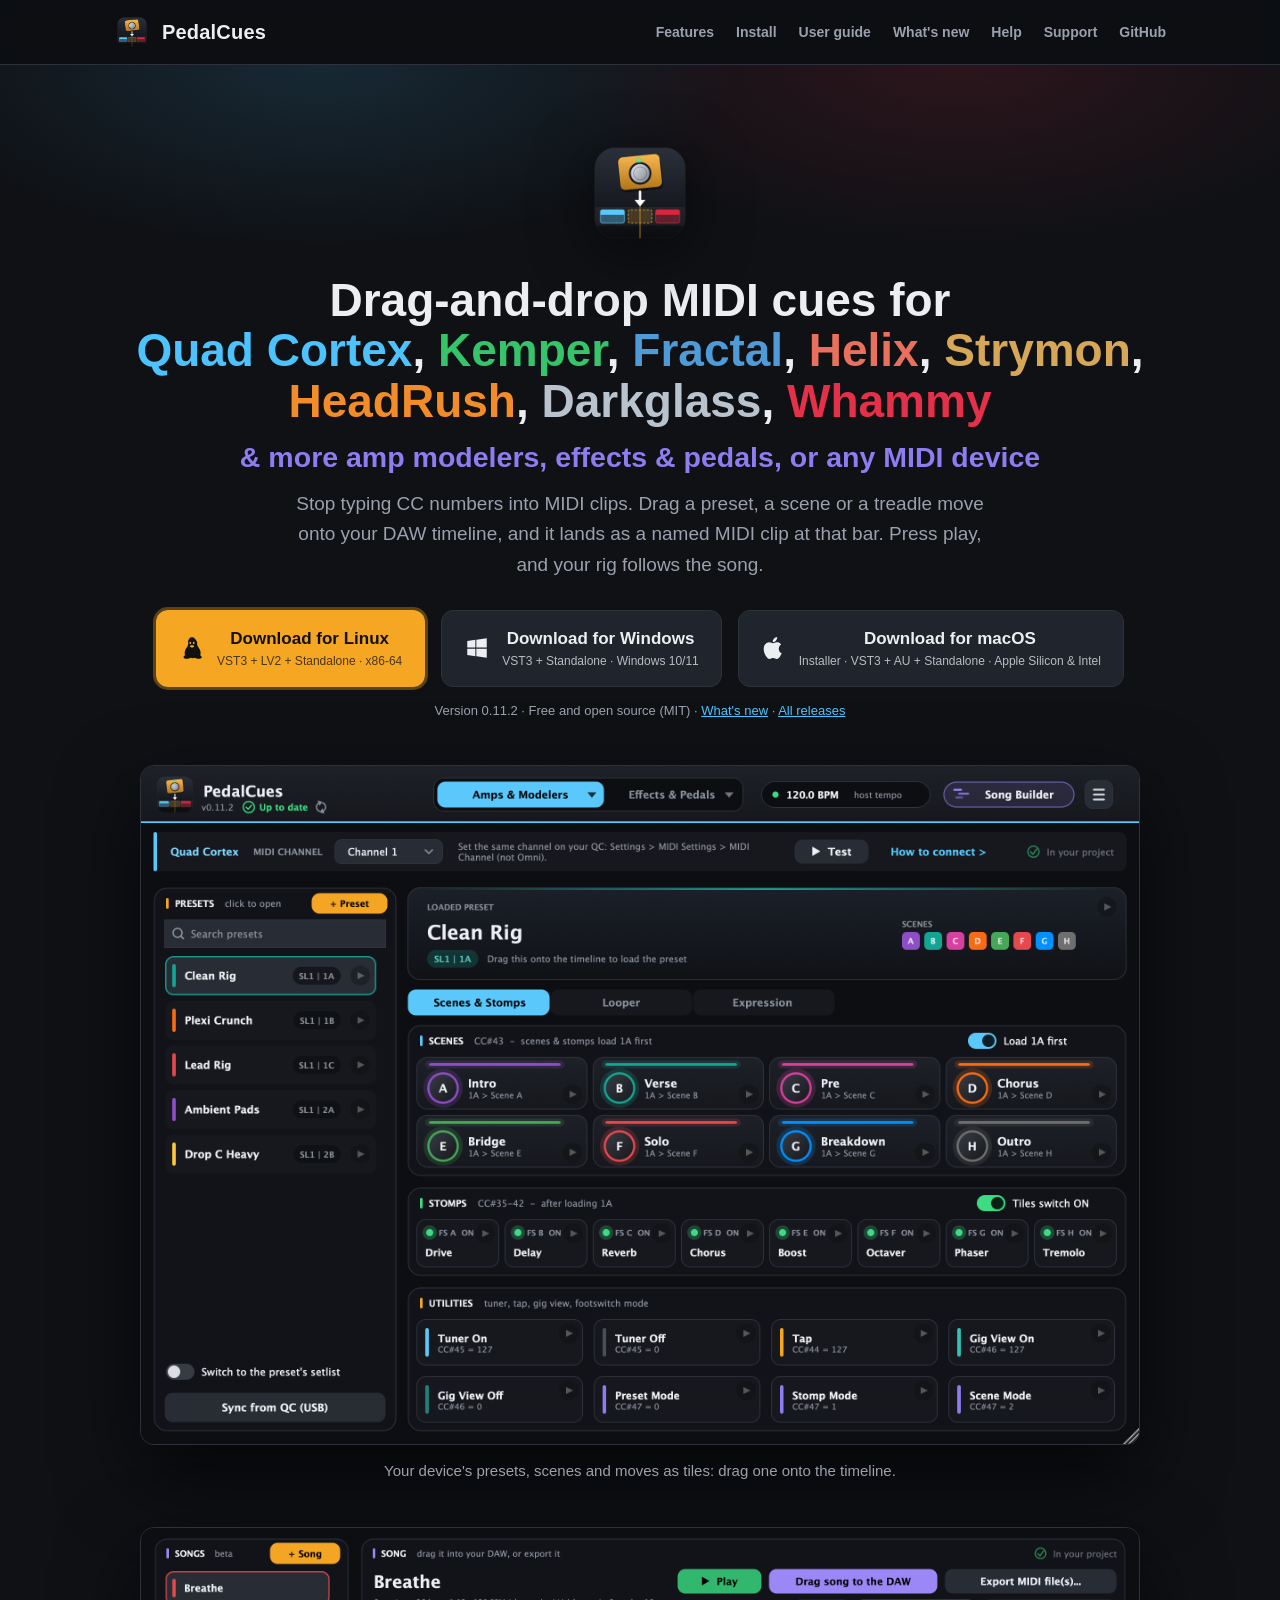
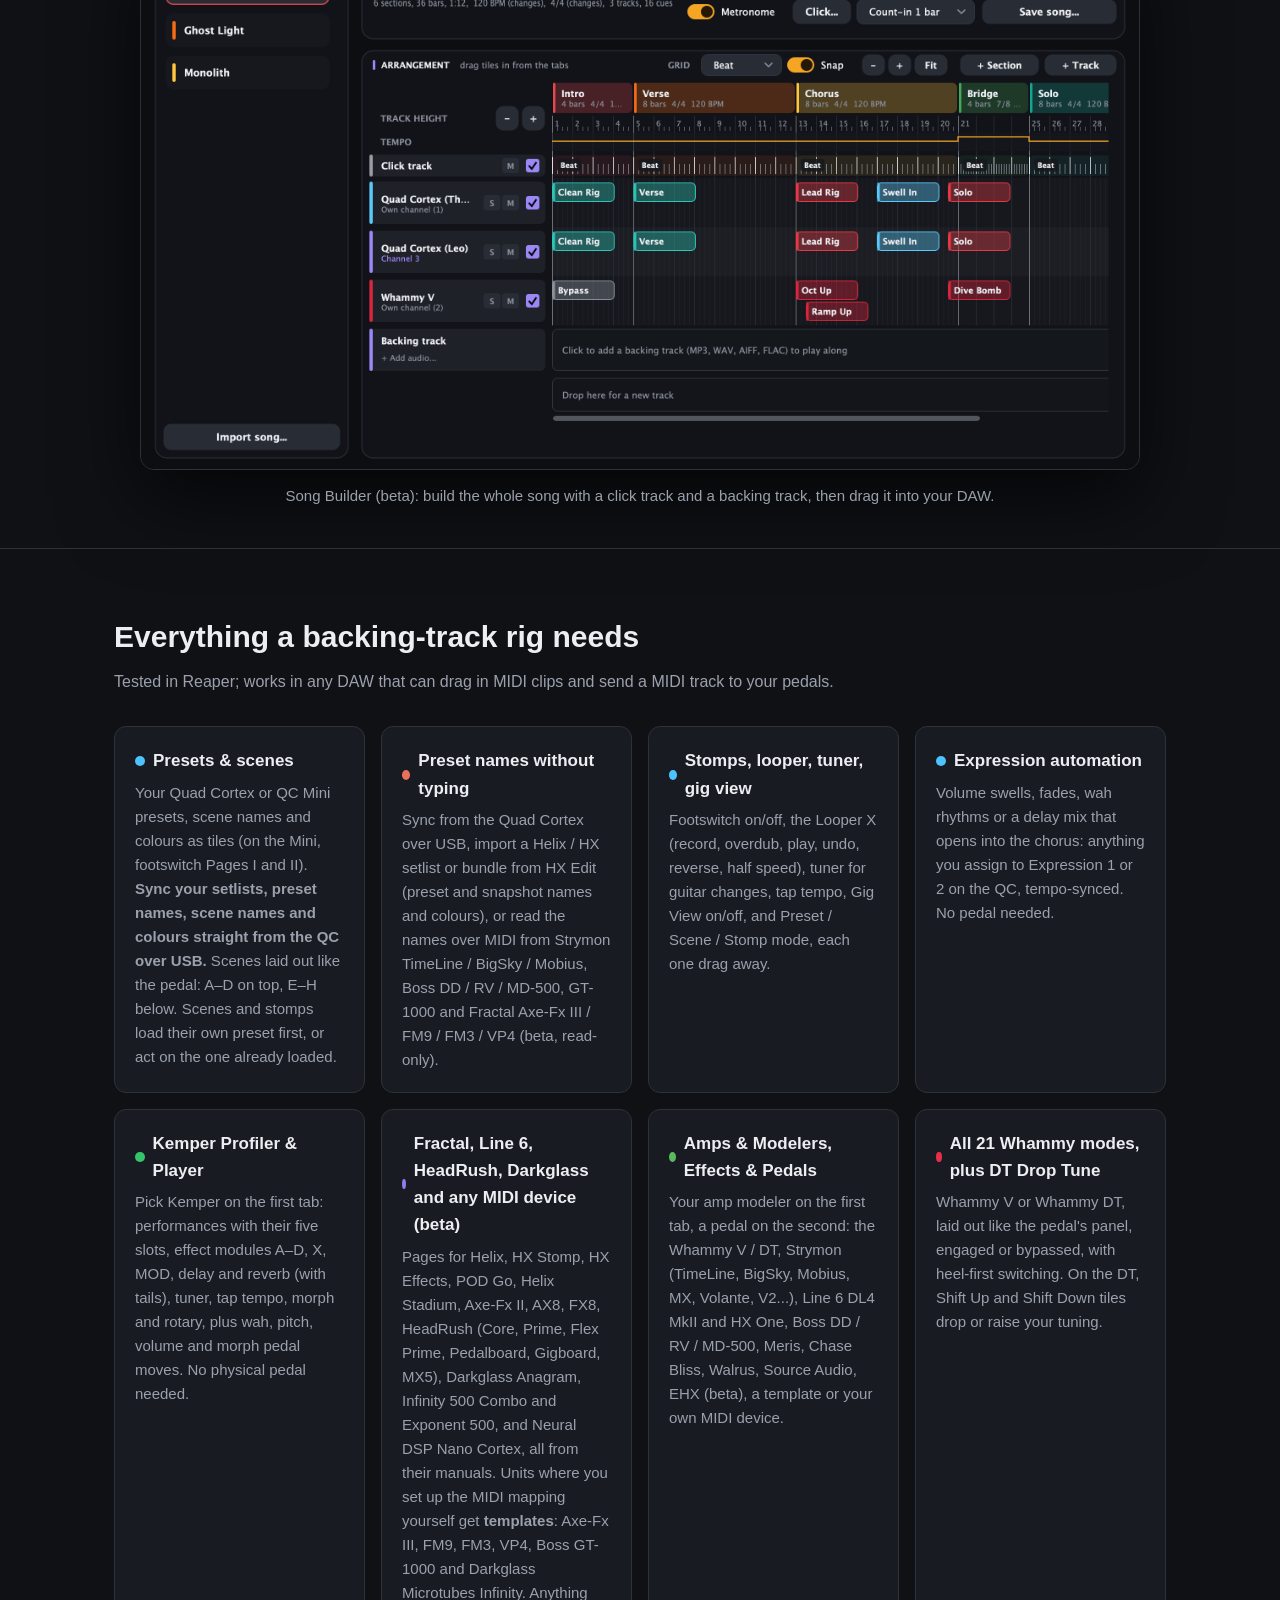
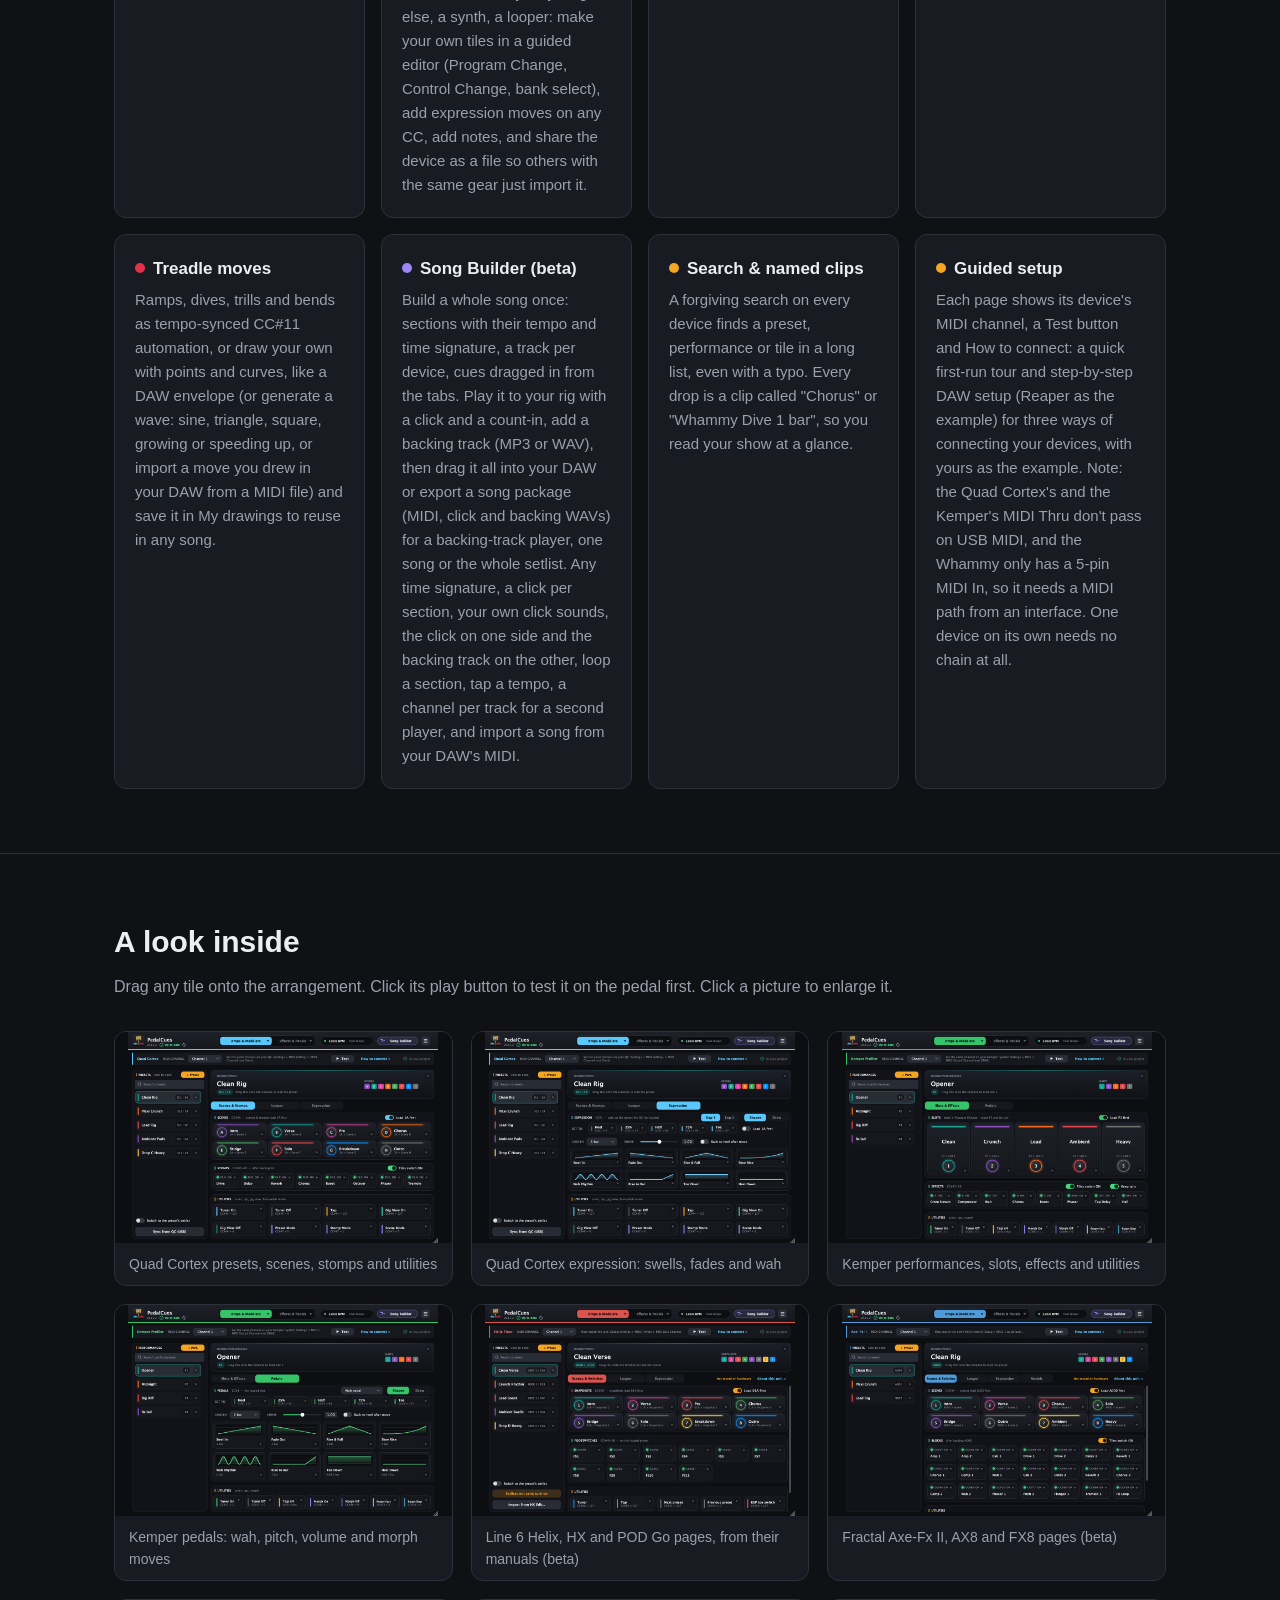
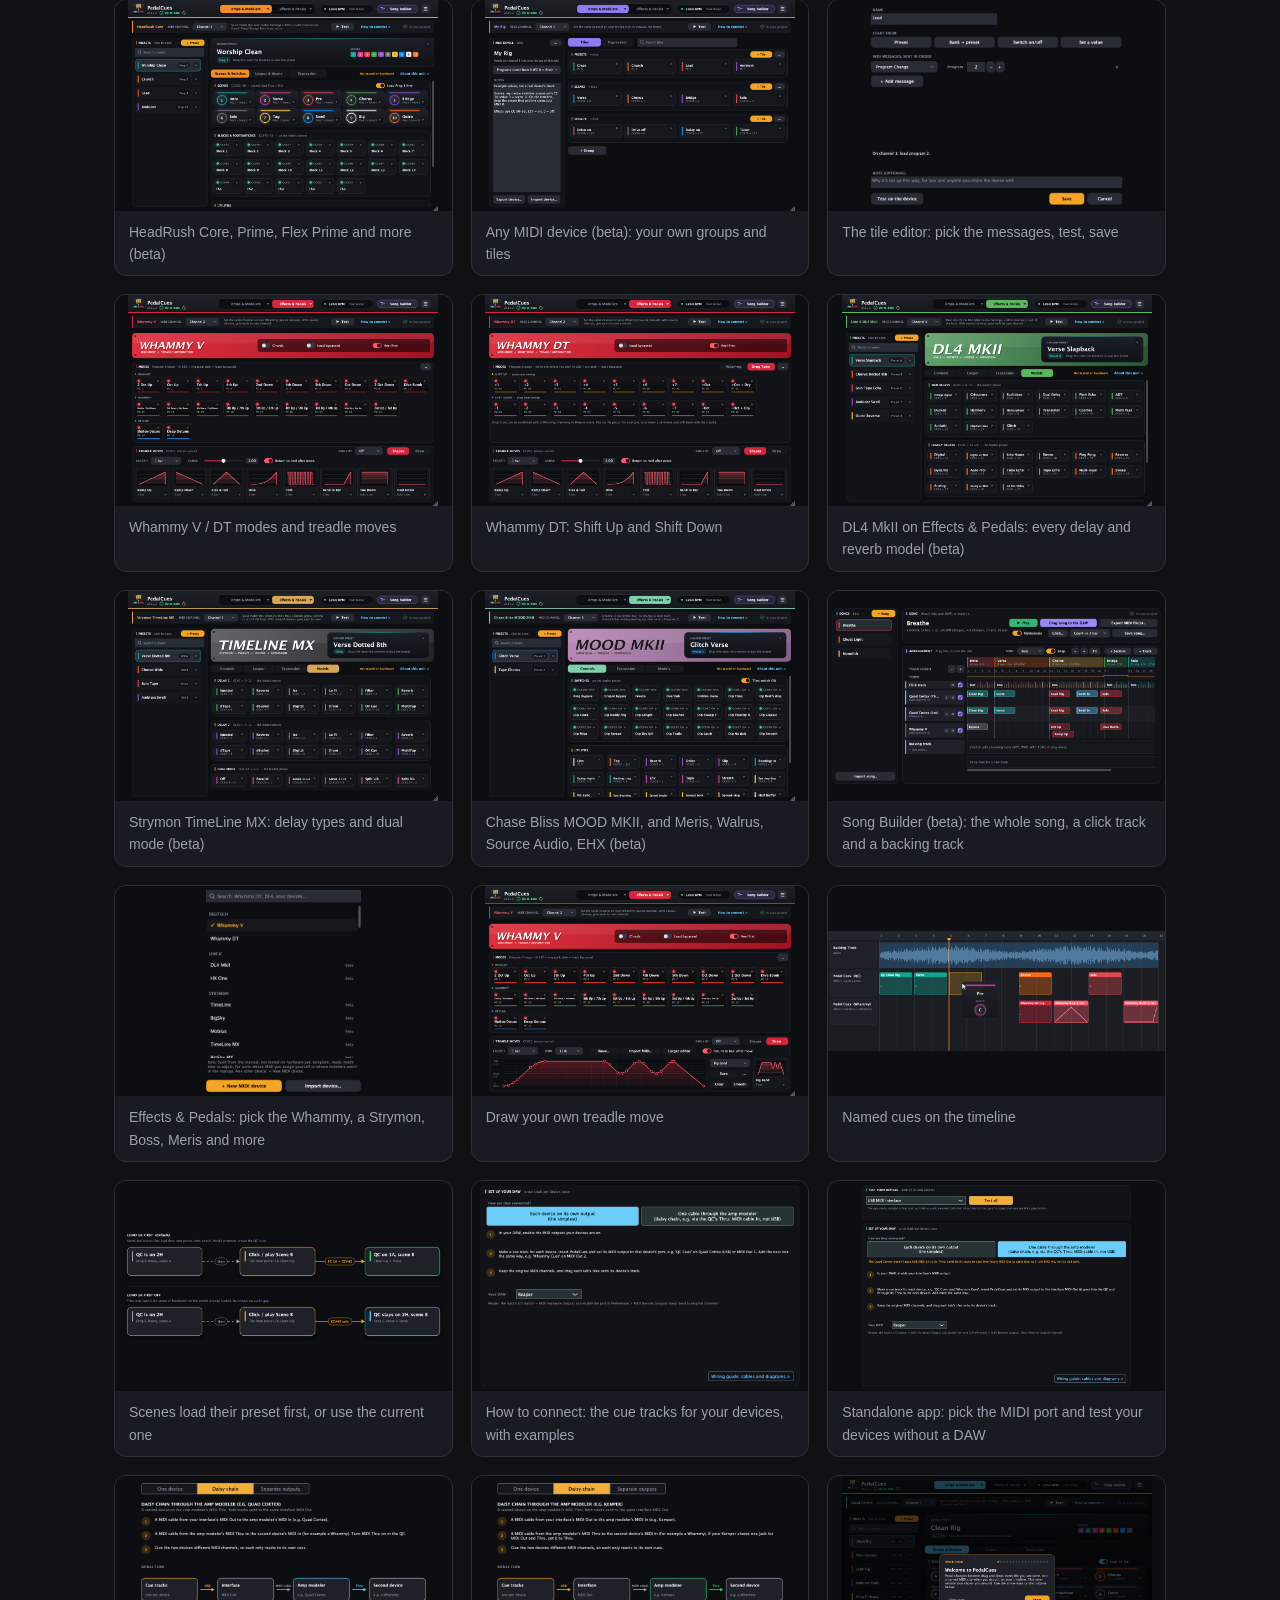
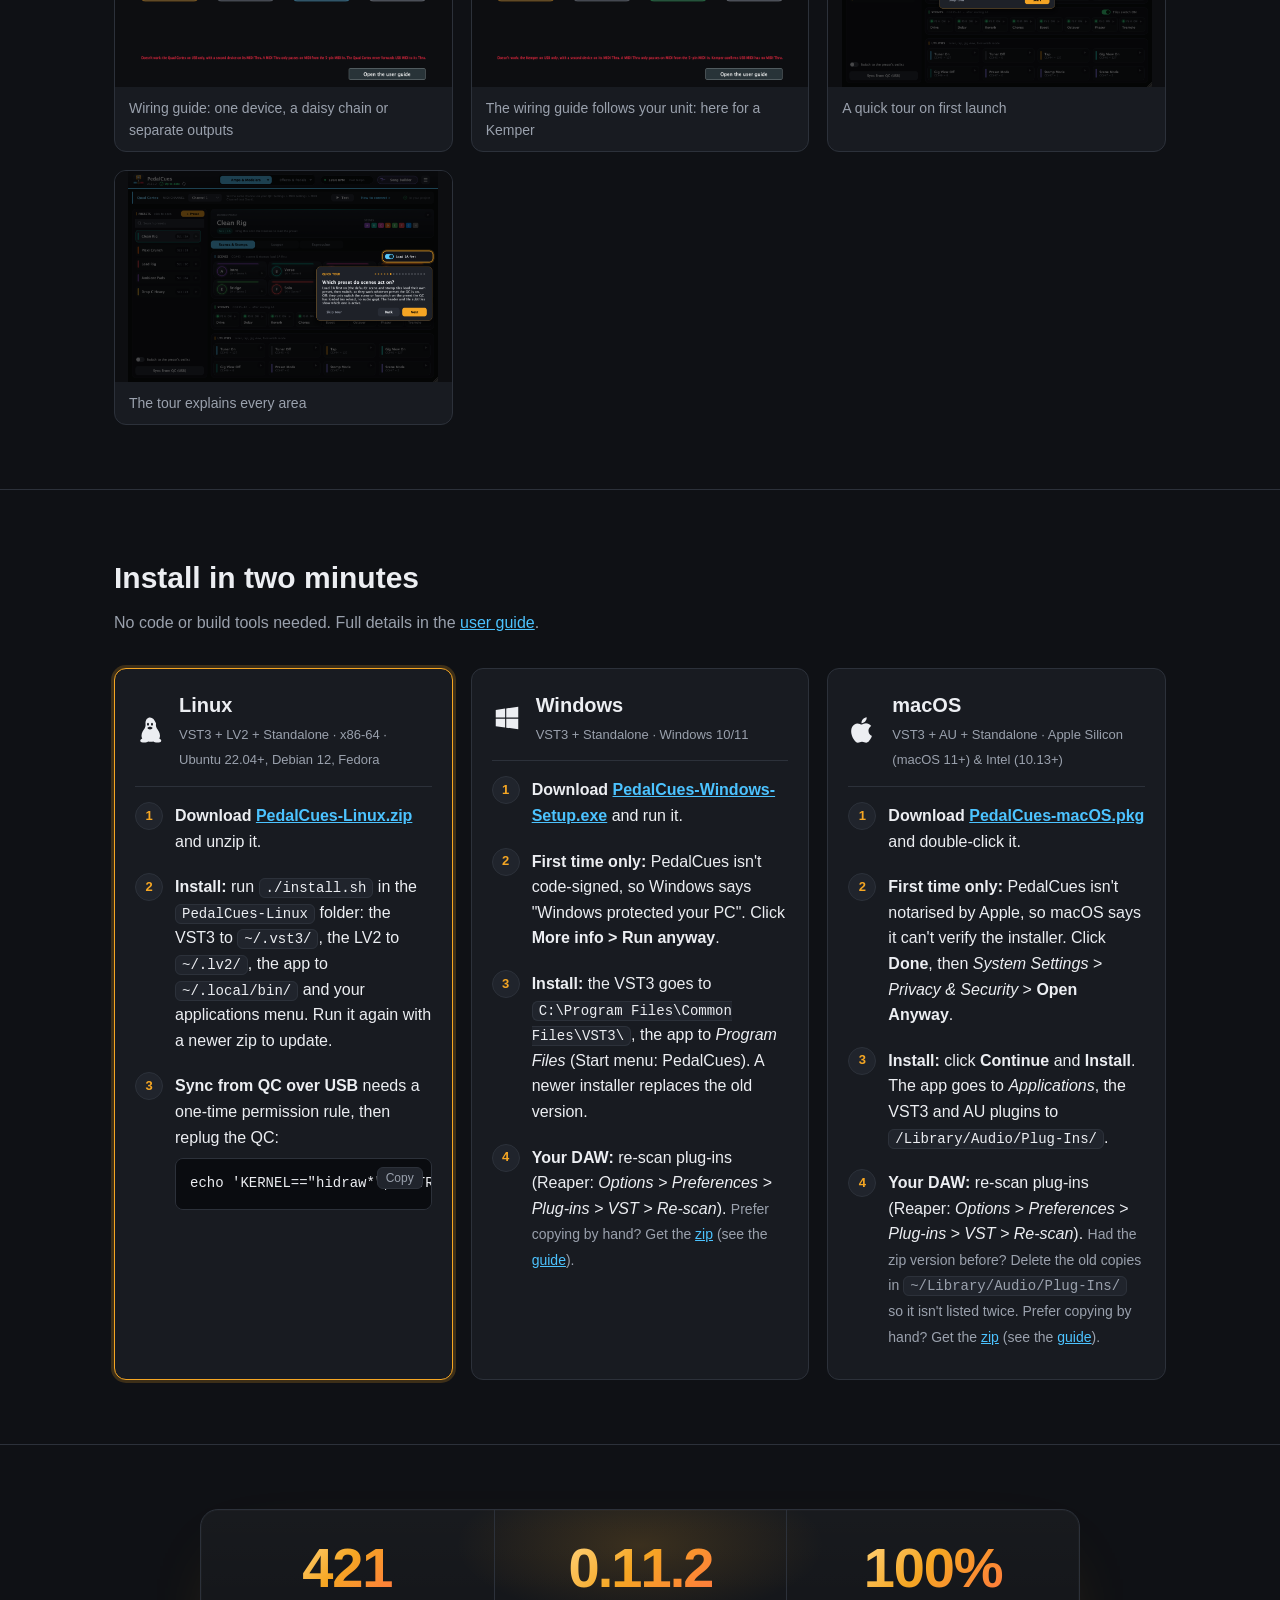
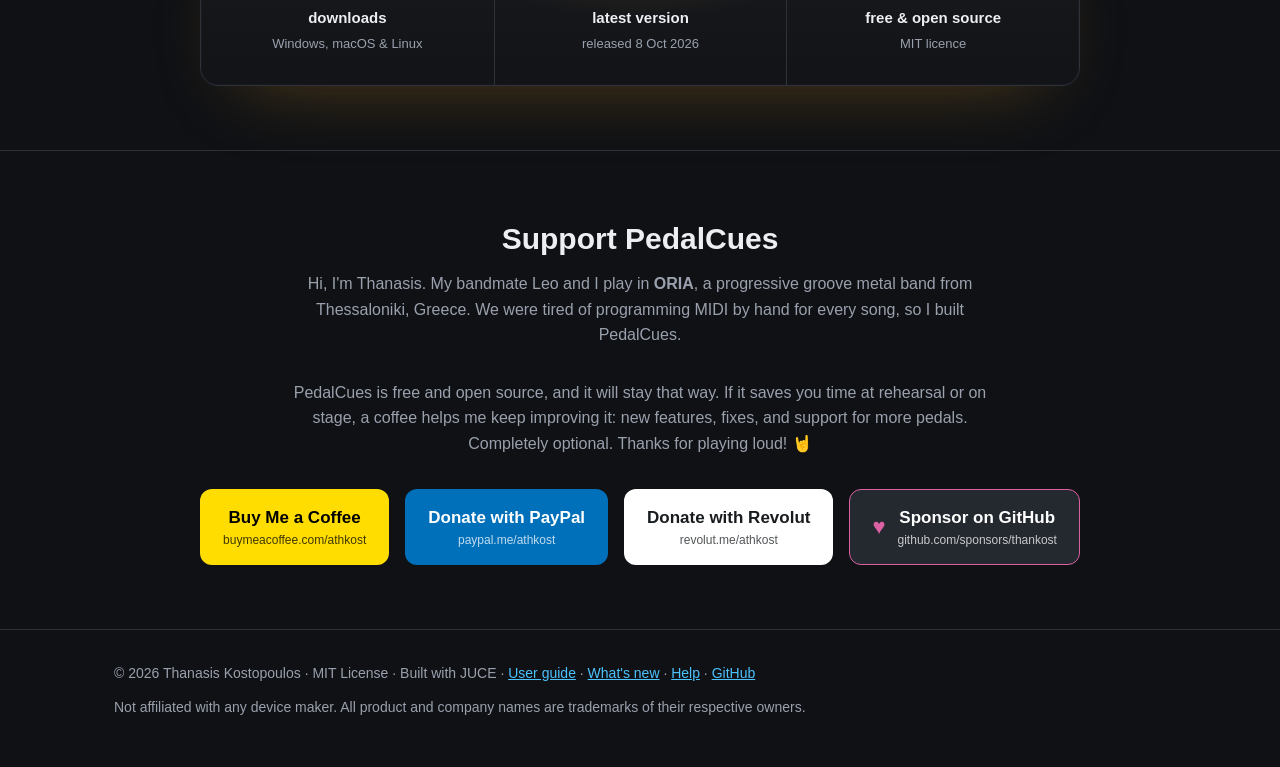
==== commit c7e51d8d: "v0.11.2: Song Builder fixes and backing track settings - Fix: with a backing track loaded, the metro" ====
--- a/docs/index.html
+++ b/docs/index.html
@@ -312,7 +312,7 @@
 </section>
 
 <!-- Fallback numbers, shown until fresh ones arrive (updated at each release; see the release skill). -->
-<section id="downloads-section" data-downloads="417" data-version="0.11.1" data-released="2026-10-08">
+<section id="downloads-section" data-downloads="421" data-version="0.11.2" data-released="2026-10-08">
   <div class="wrap">
     <div class="stats-band">
       <div class="stat">
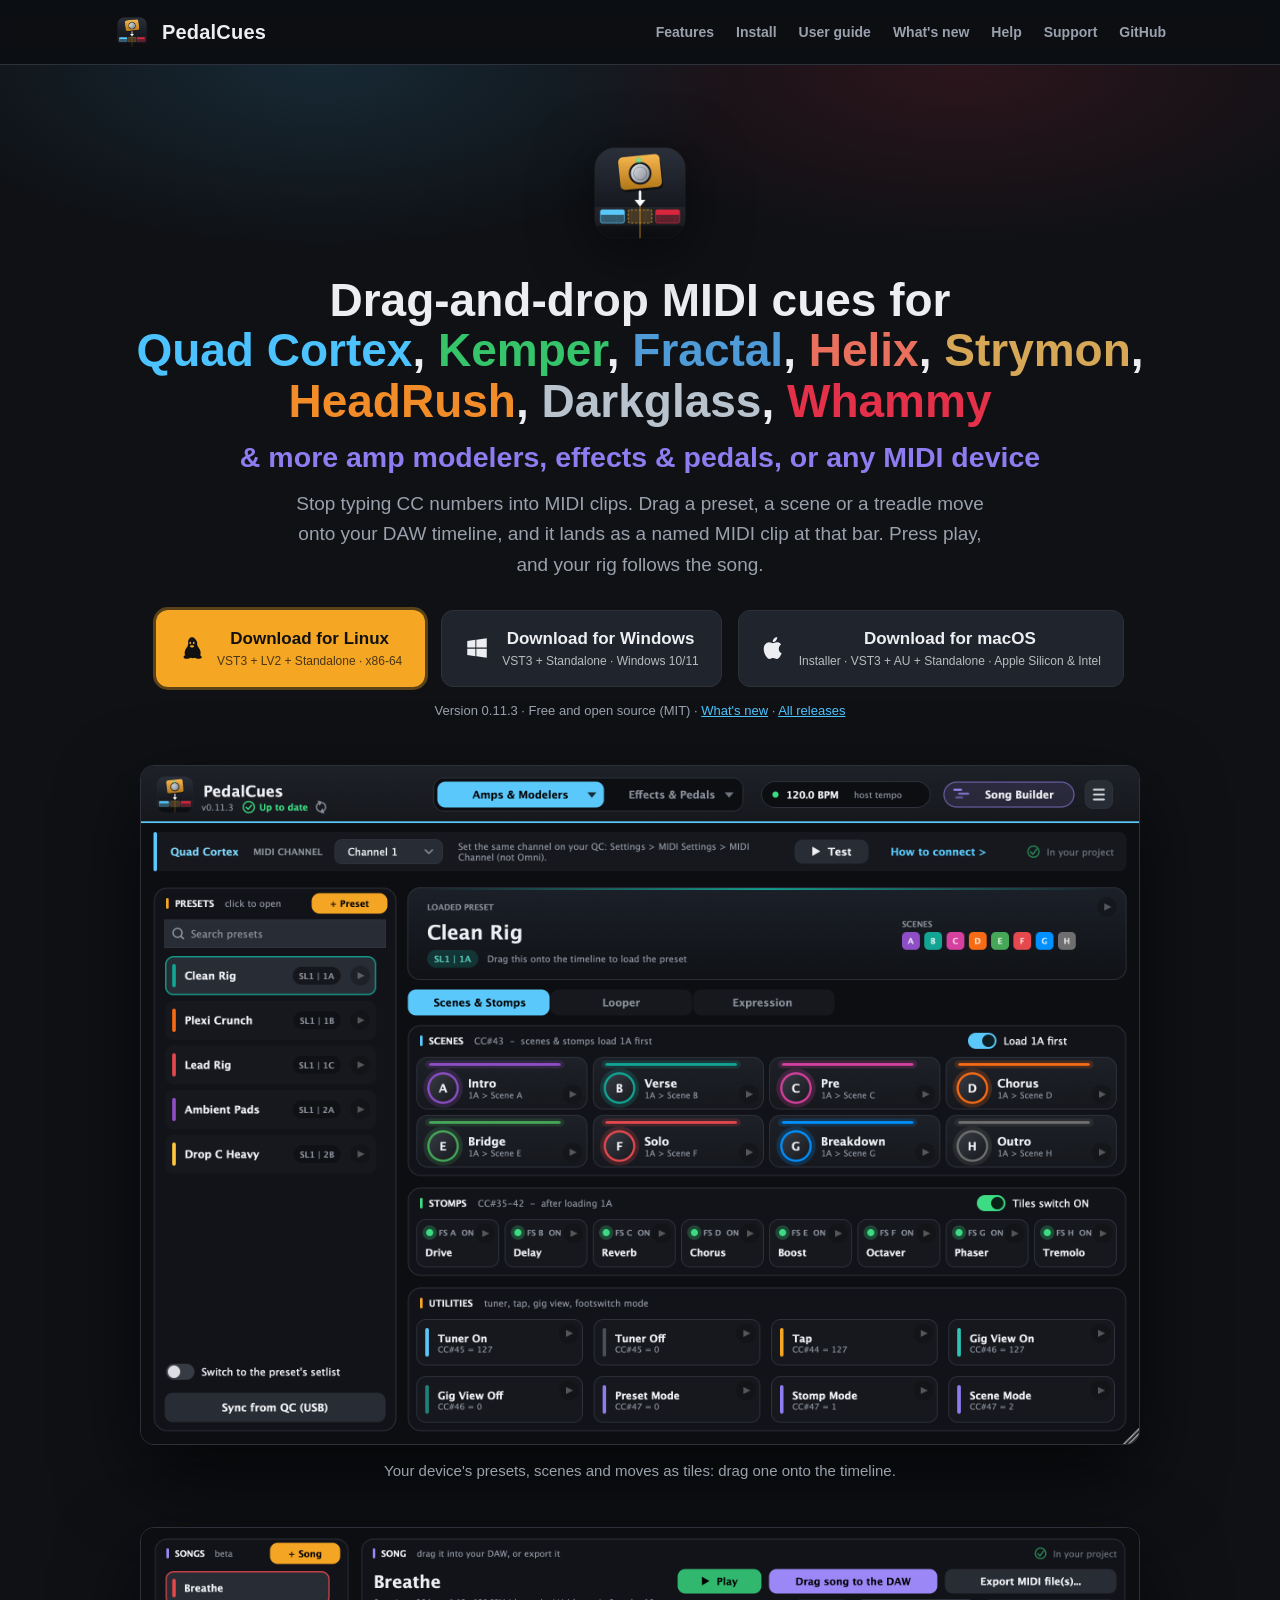
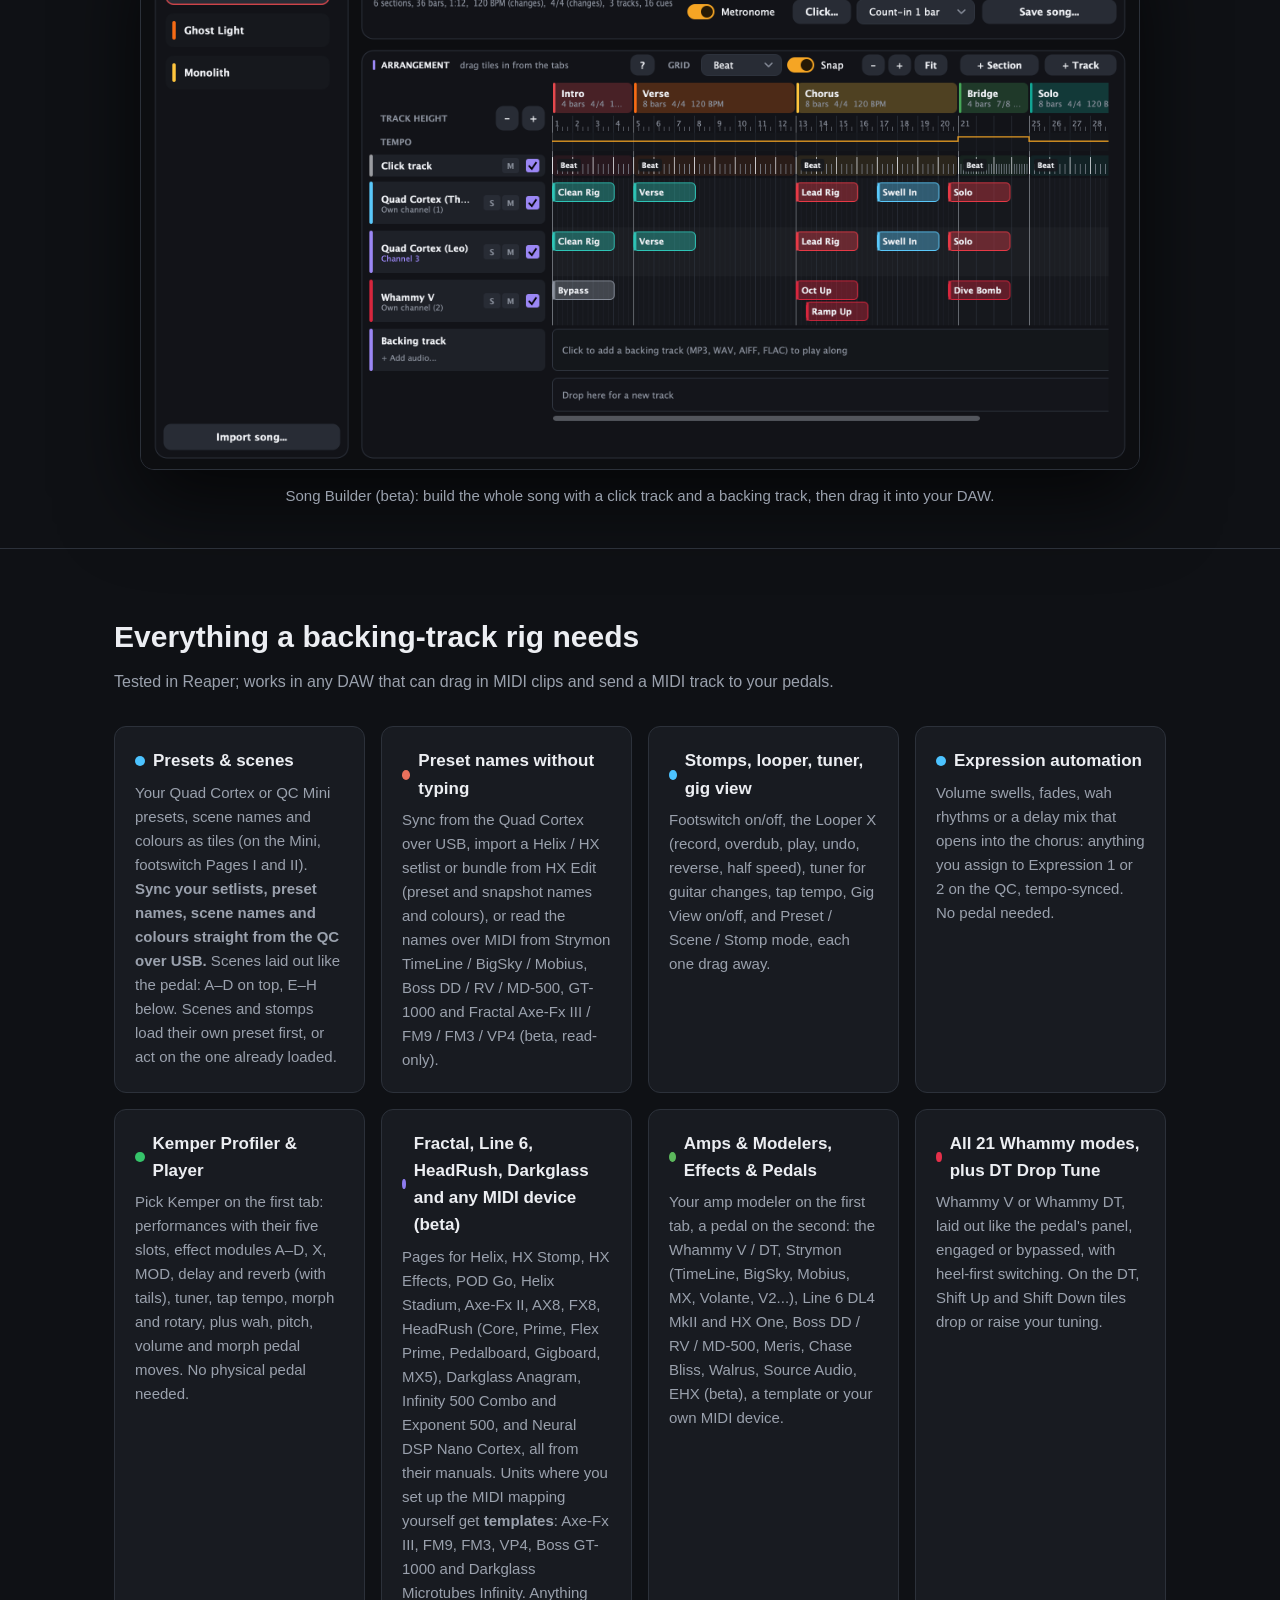
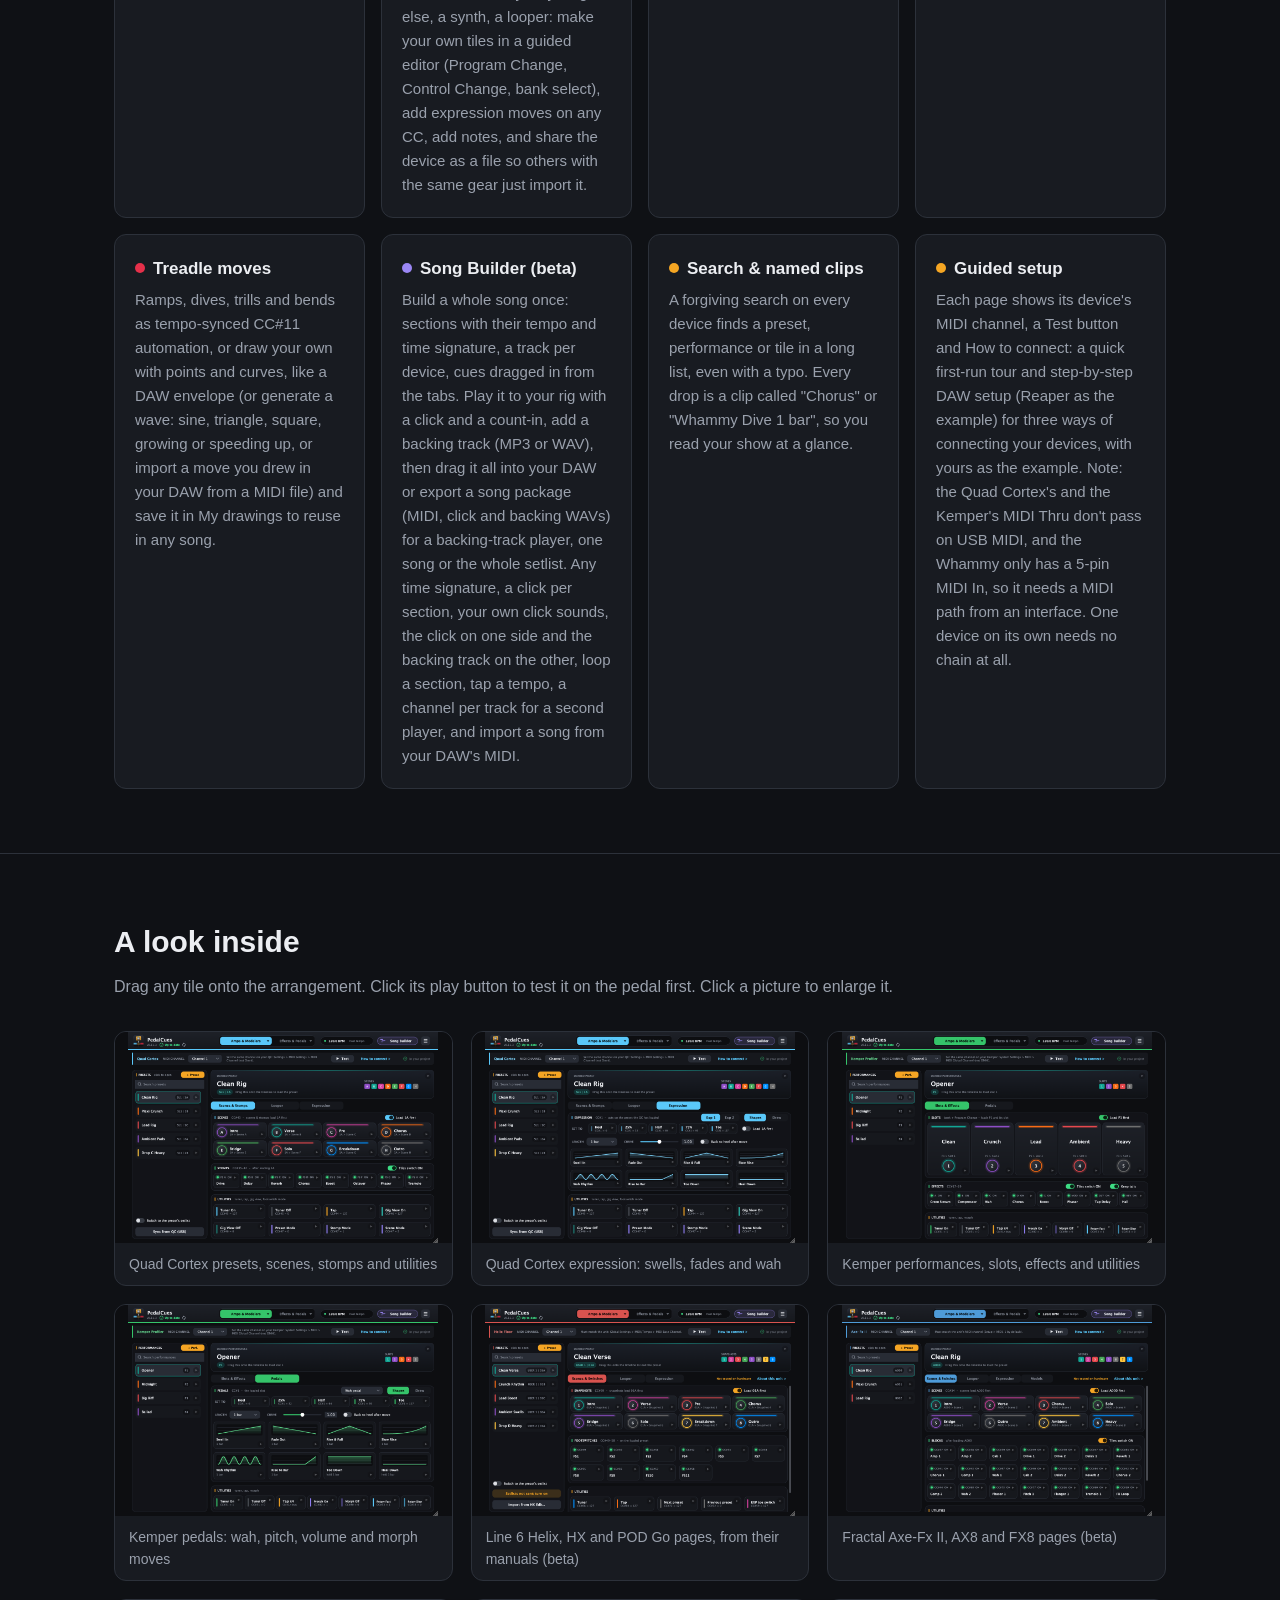
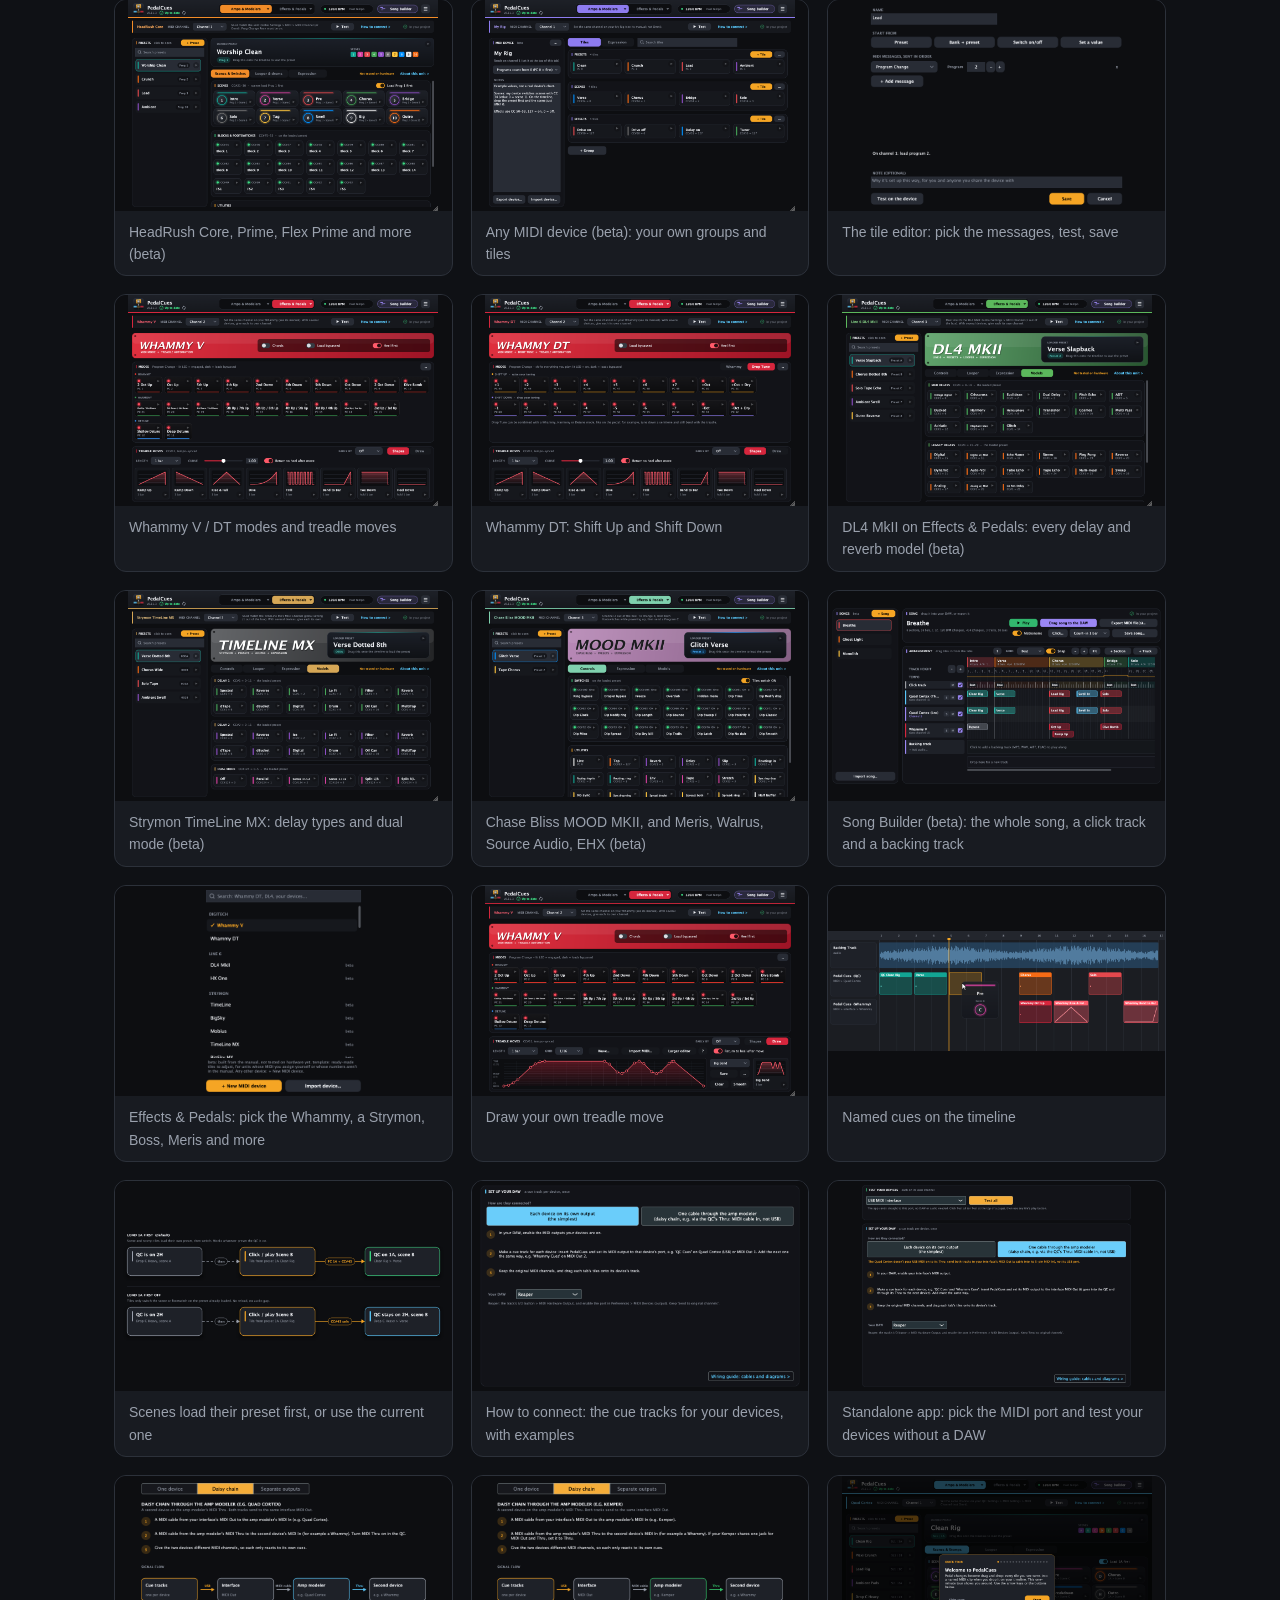
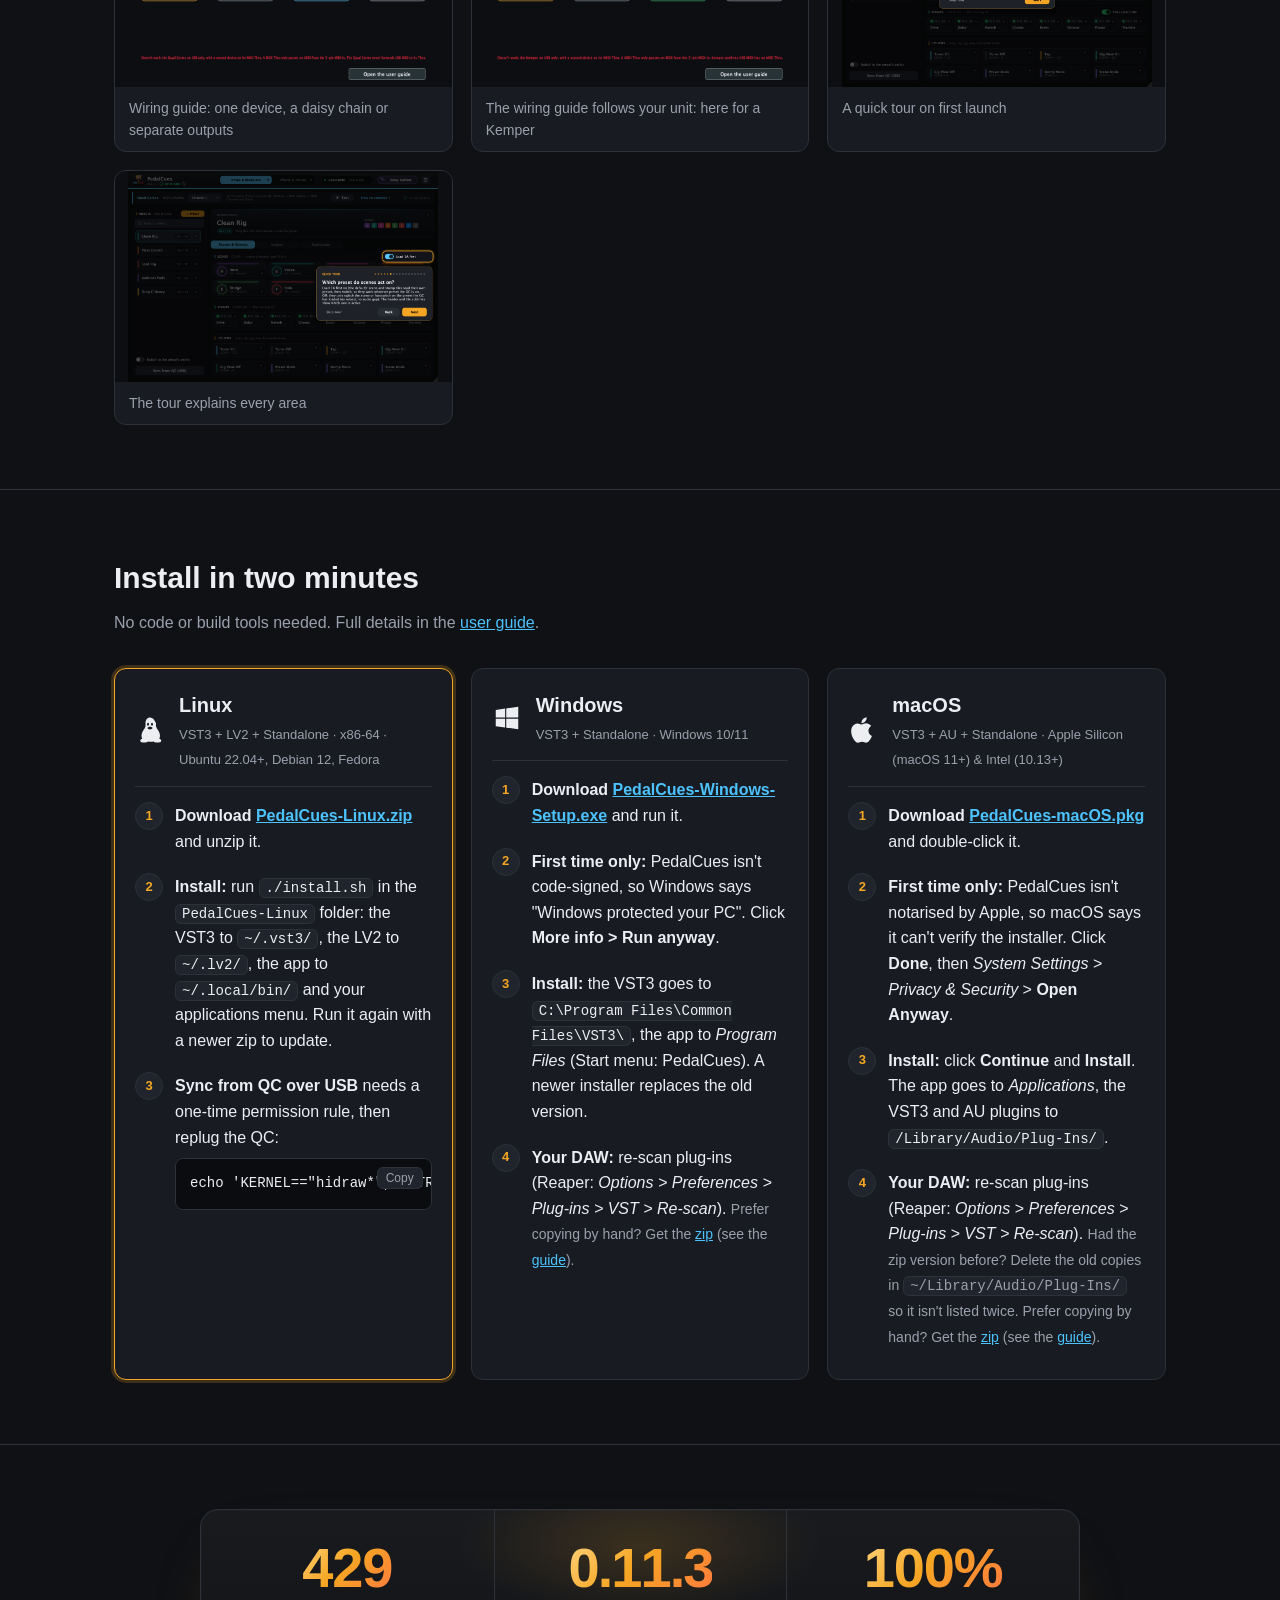
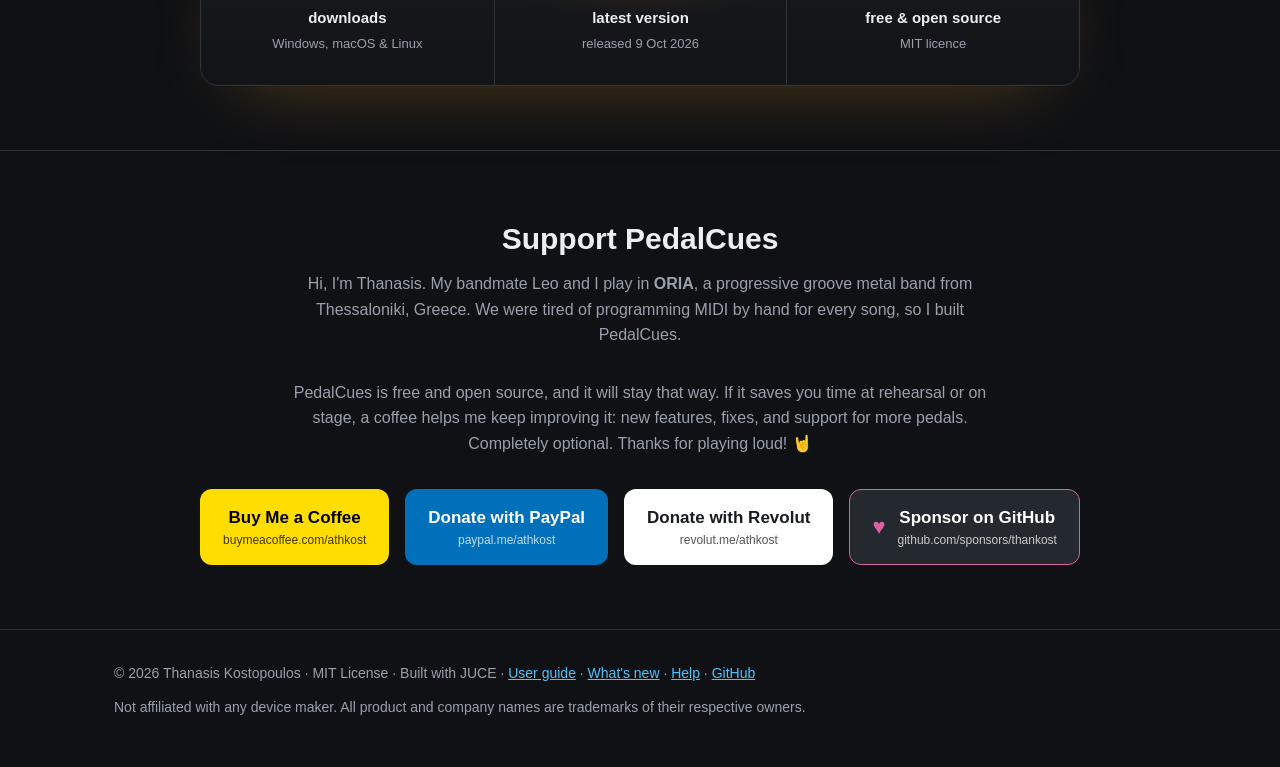
==== commit 99b17145: "v0.11.3: Easy-to-read shortcut lists - A ? button on the Draw pad and in the Song Builder lists ever" ====
--- a/docs/index.html
+++ b/docs/index.html
@@ -312,7 +312,7 @@
 </section>
 
 <!-- Fallback numbers, shown until fresh ones arrive (updated at each release; see the release skill). -->
-<section id="downloads-section" data-downloads="421" data-version="0.11.2" data-released="2026-10-08">
+<section id="downloads-section" data-downloads="429" data-version="0.11.3" data-released="2026-10-09">
   <div class="wrap">
     <div class="stats-band">
       <div class="stat">
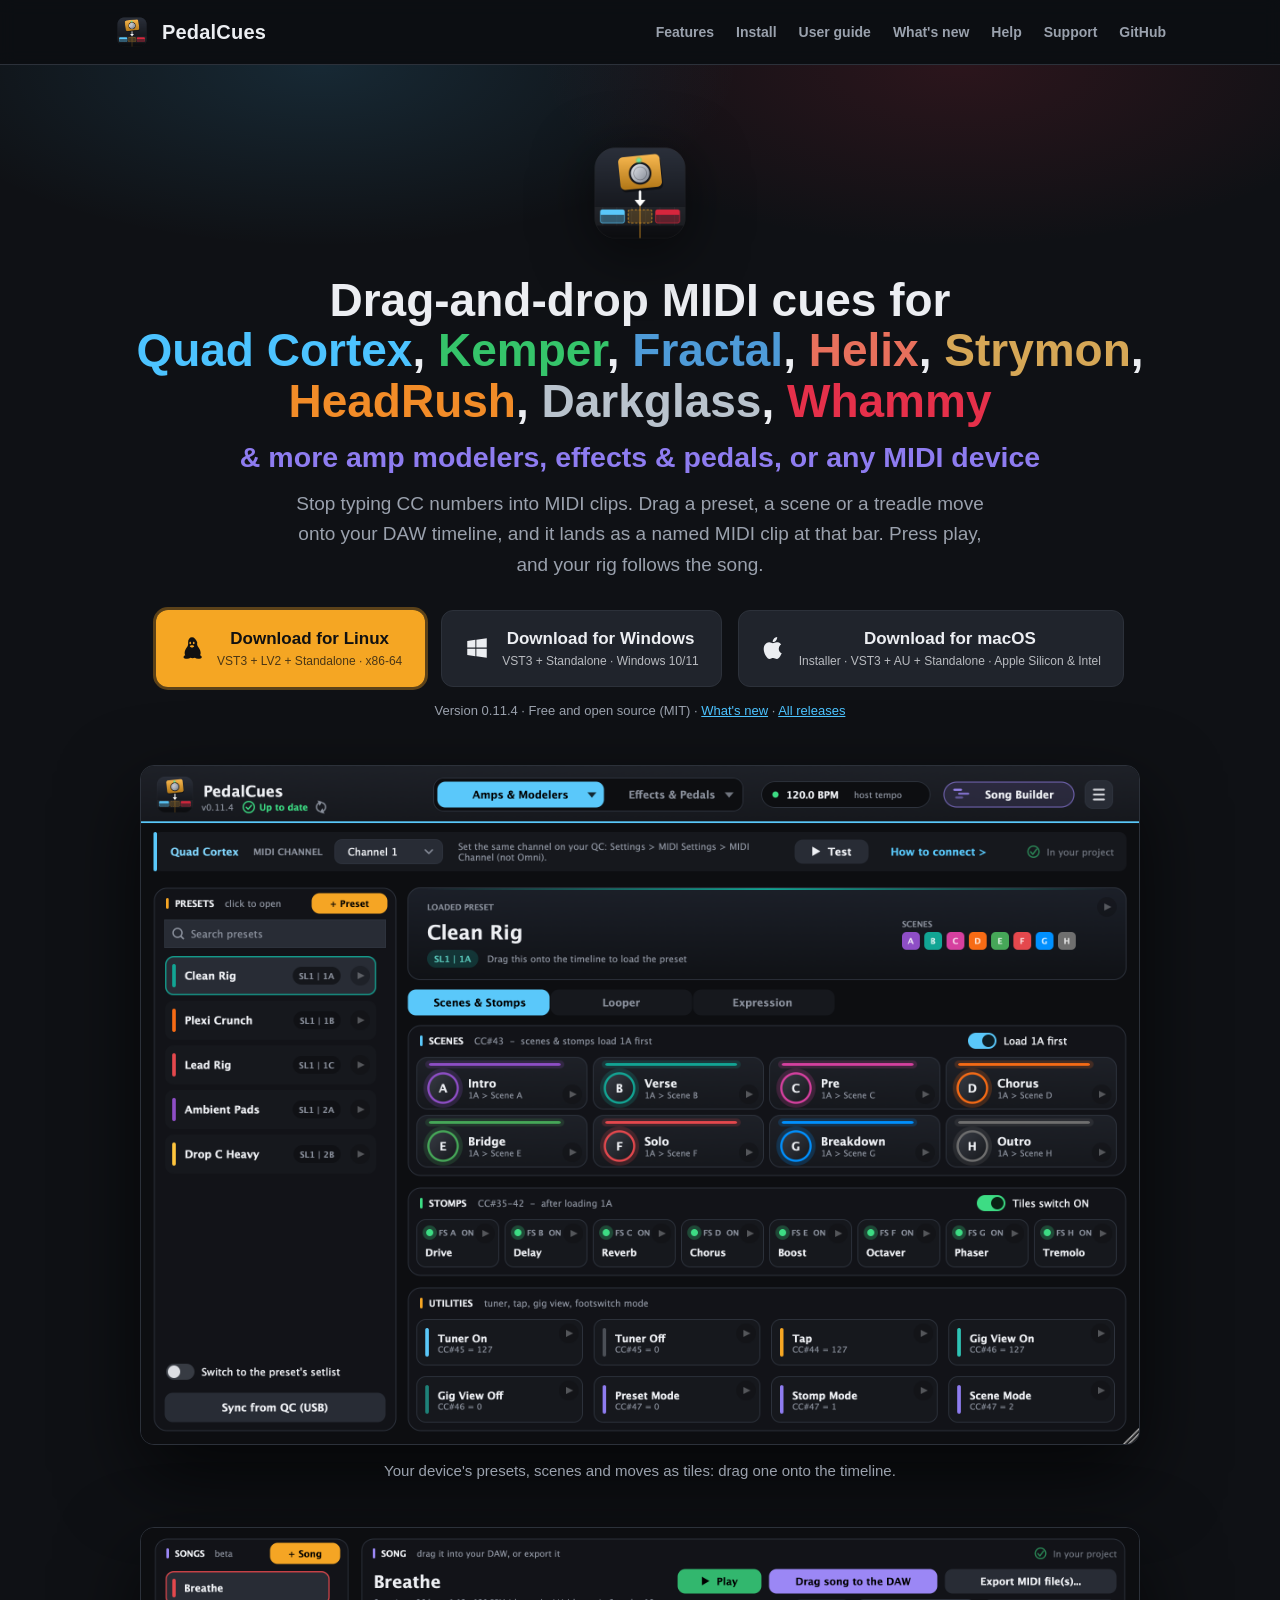
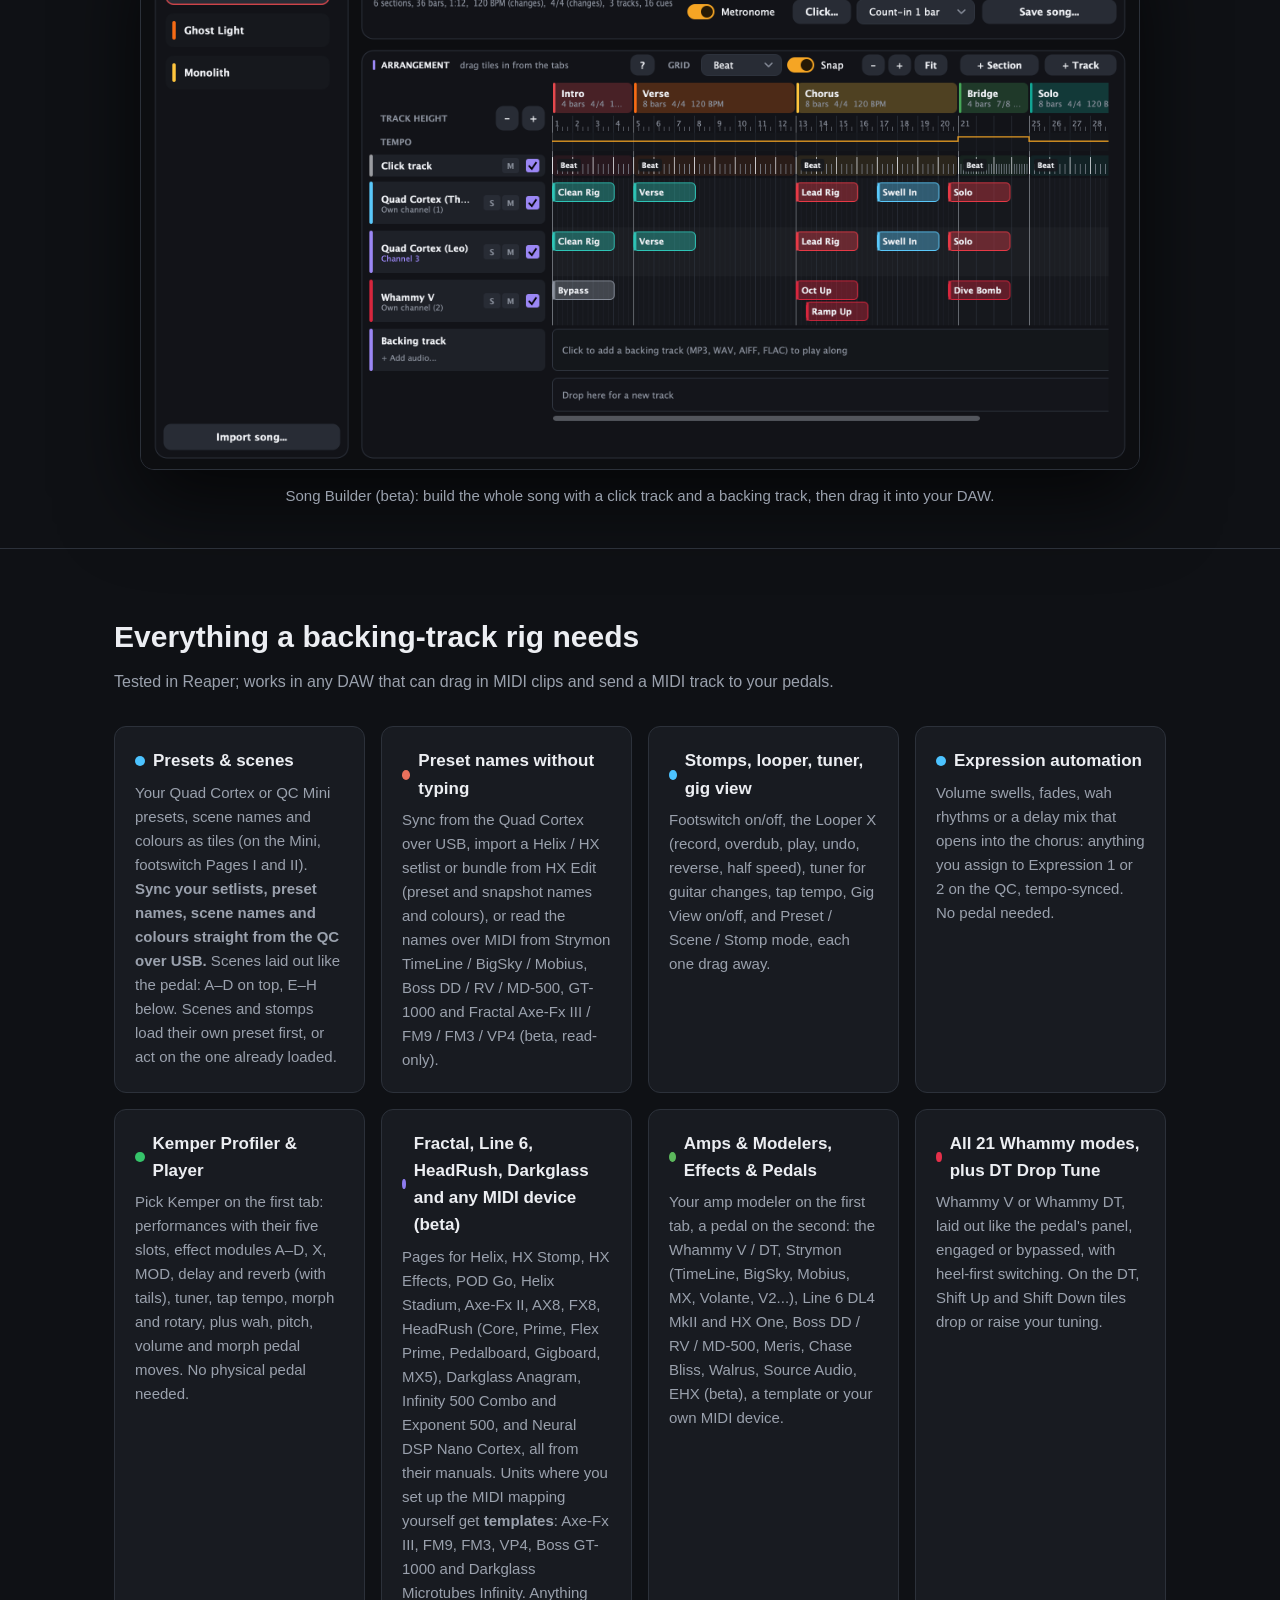
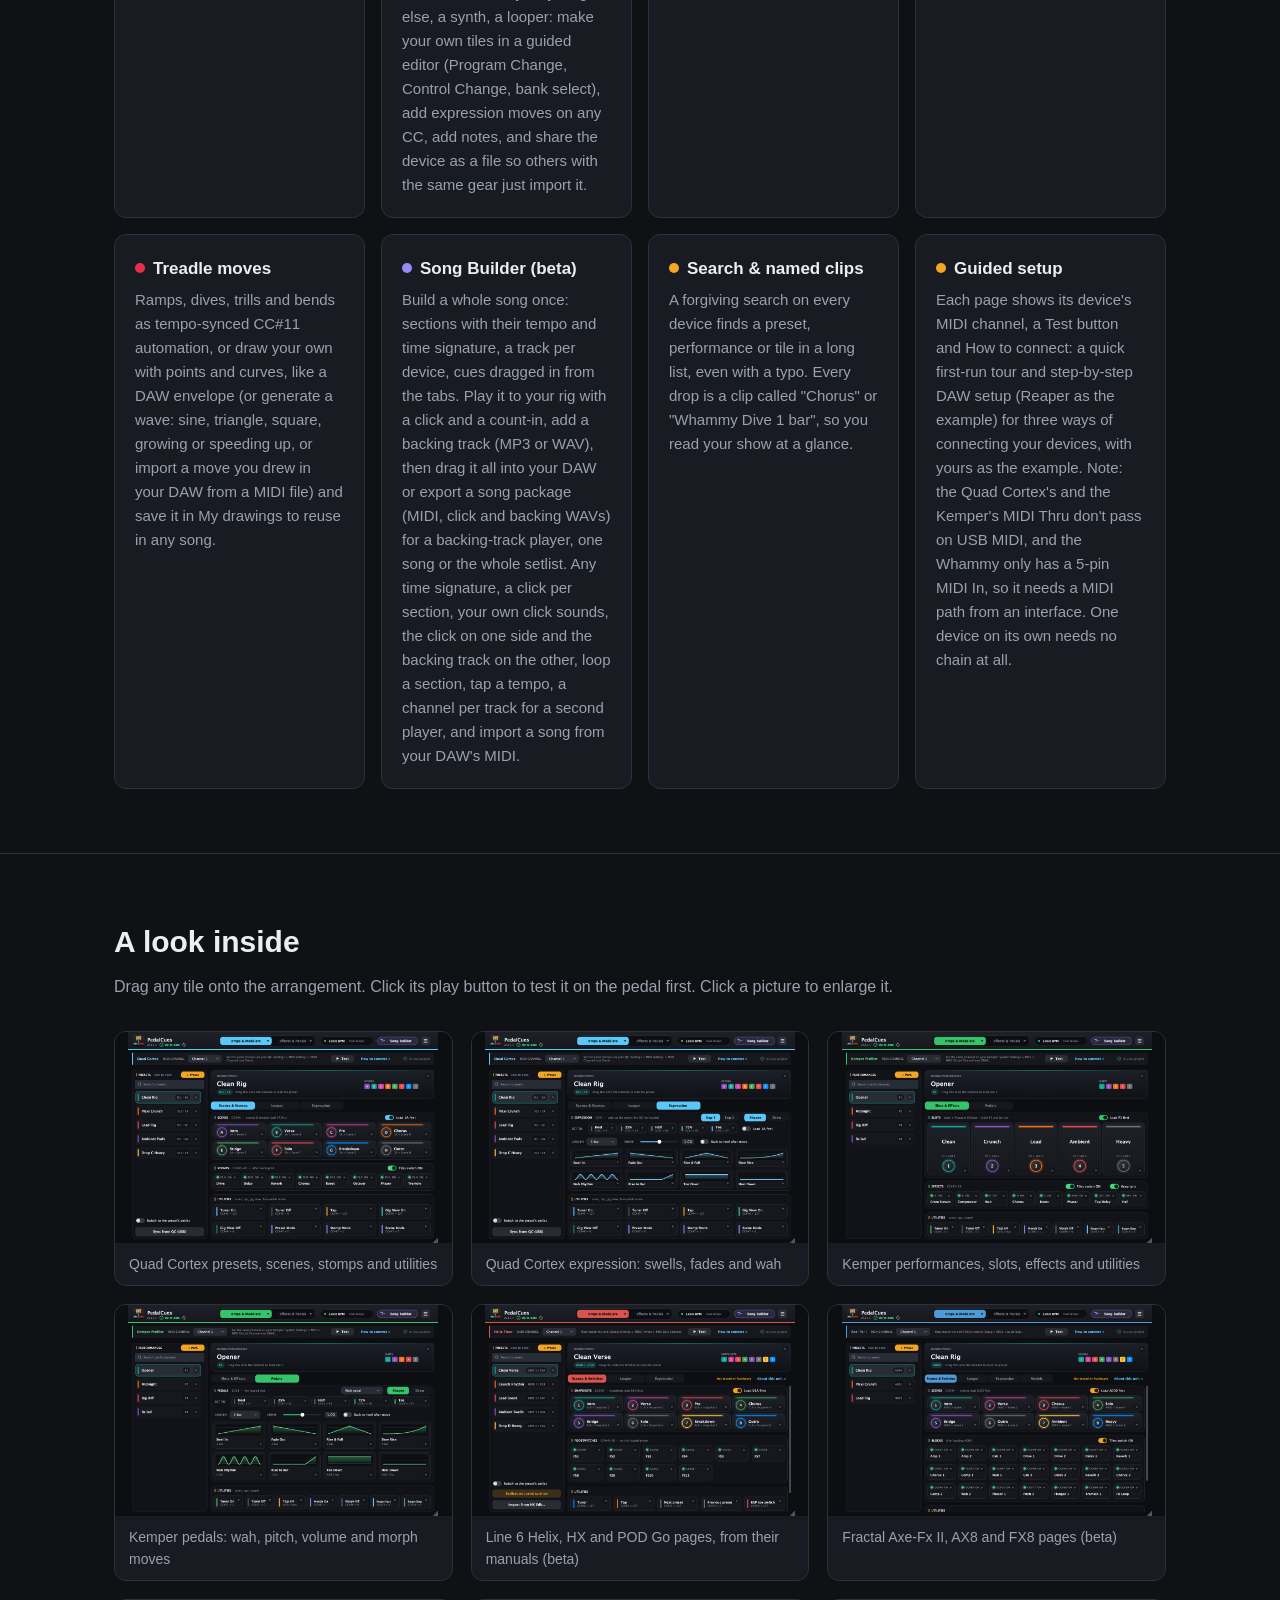
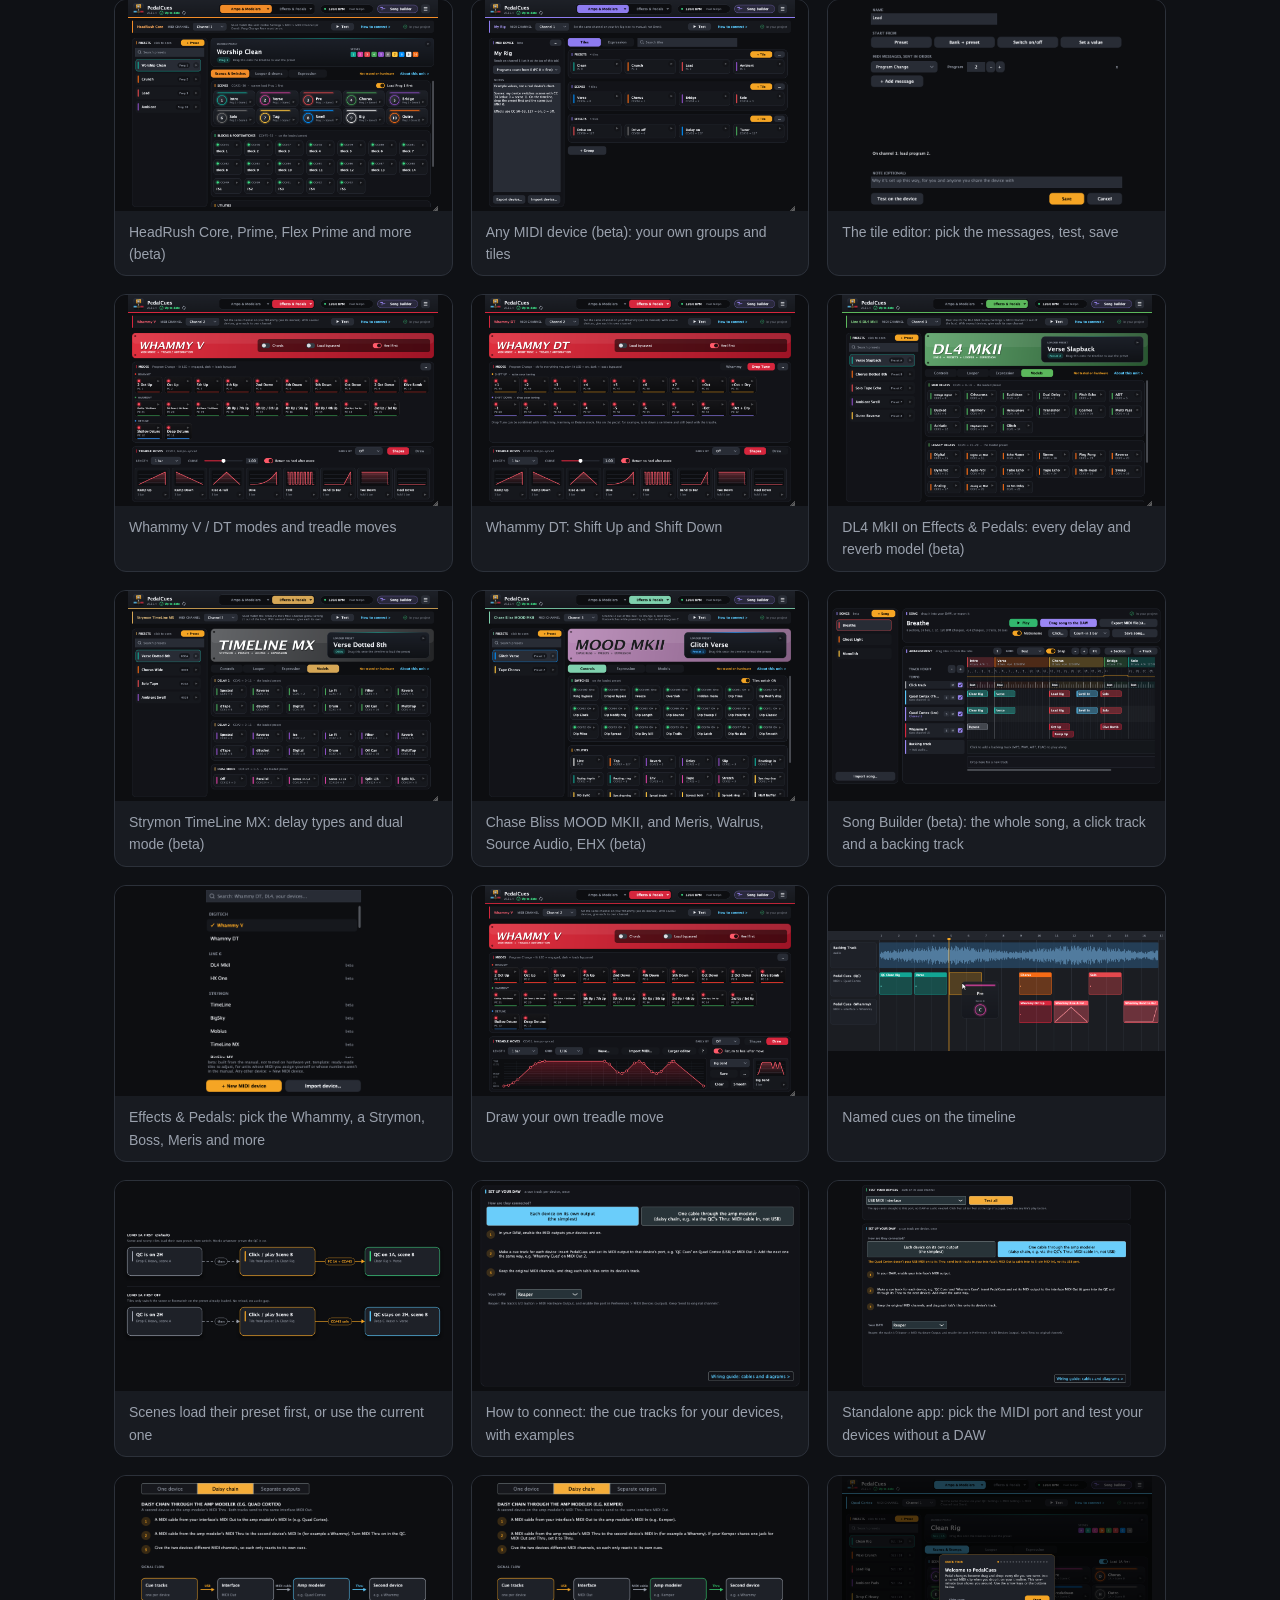
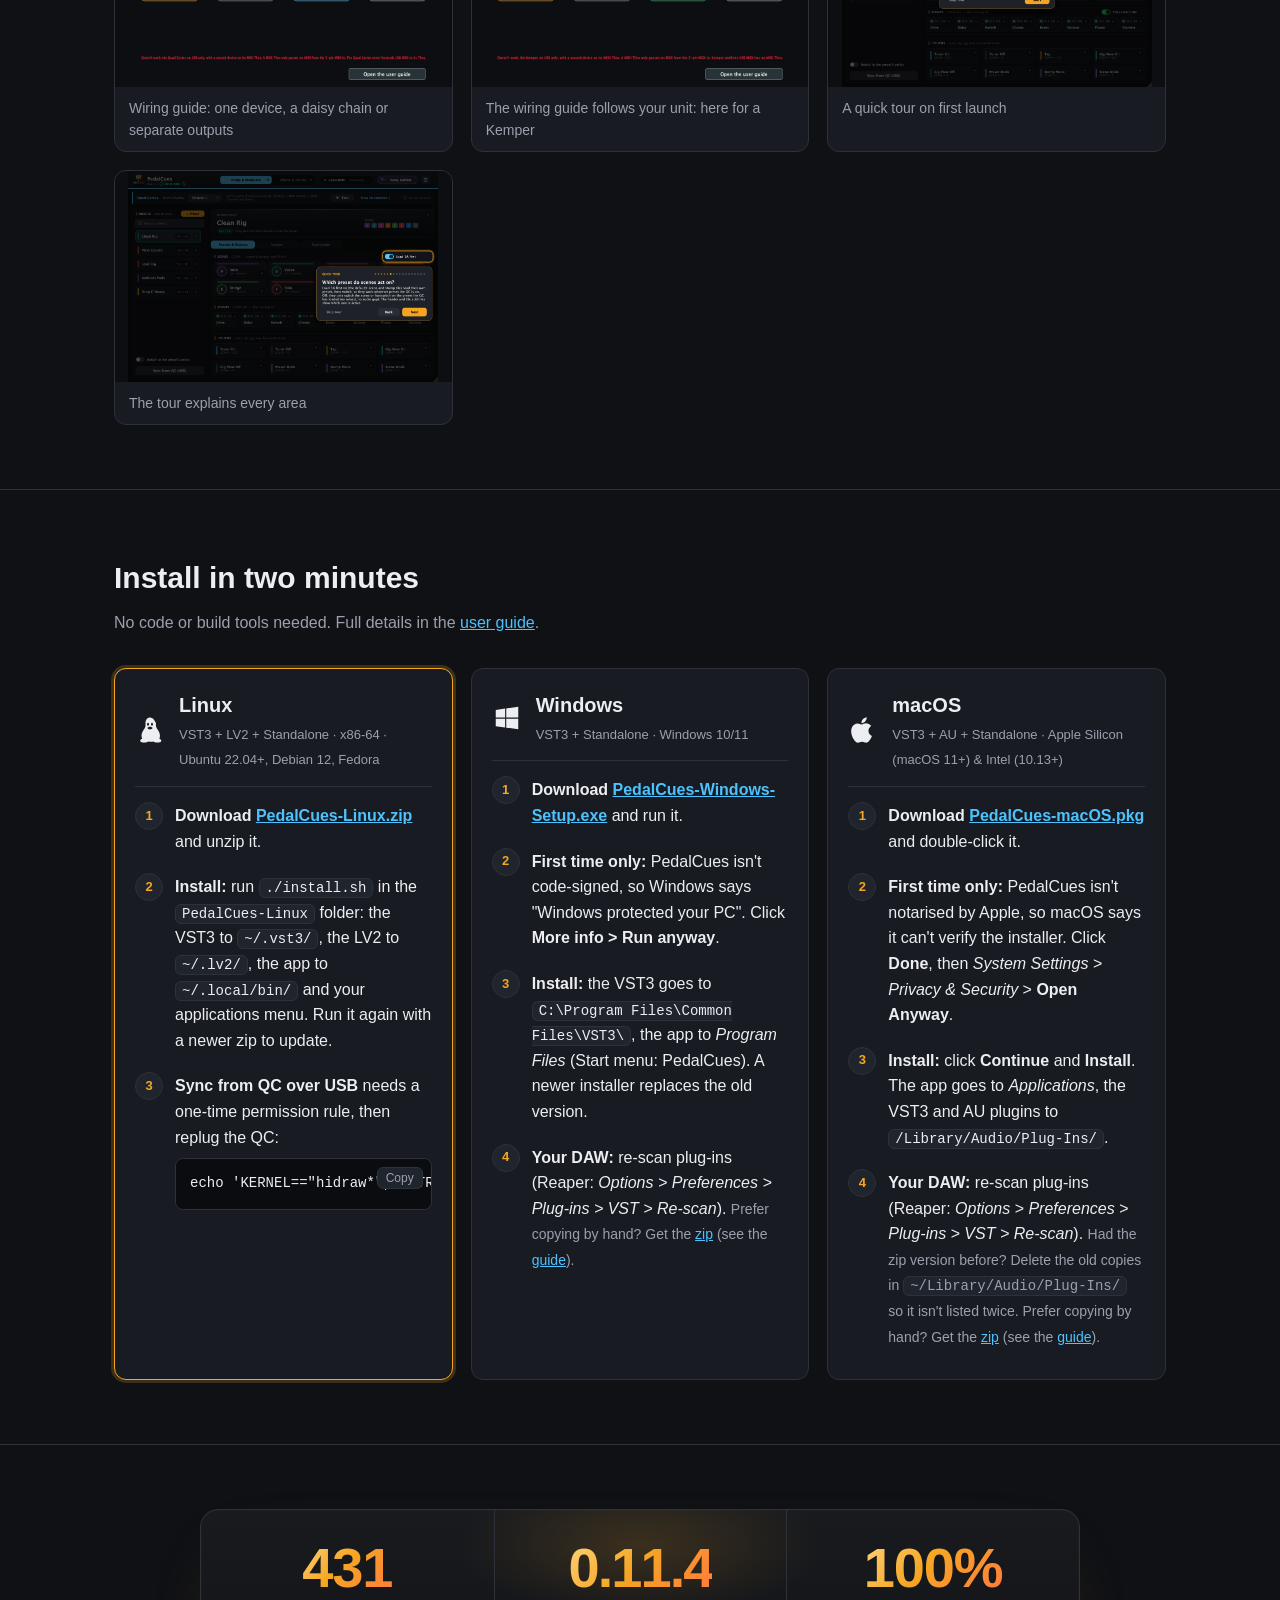
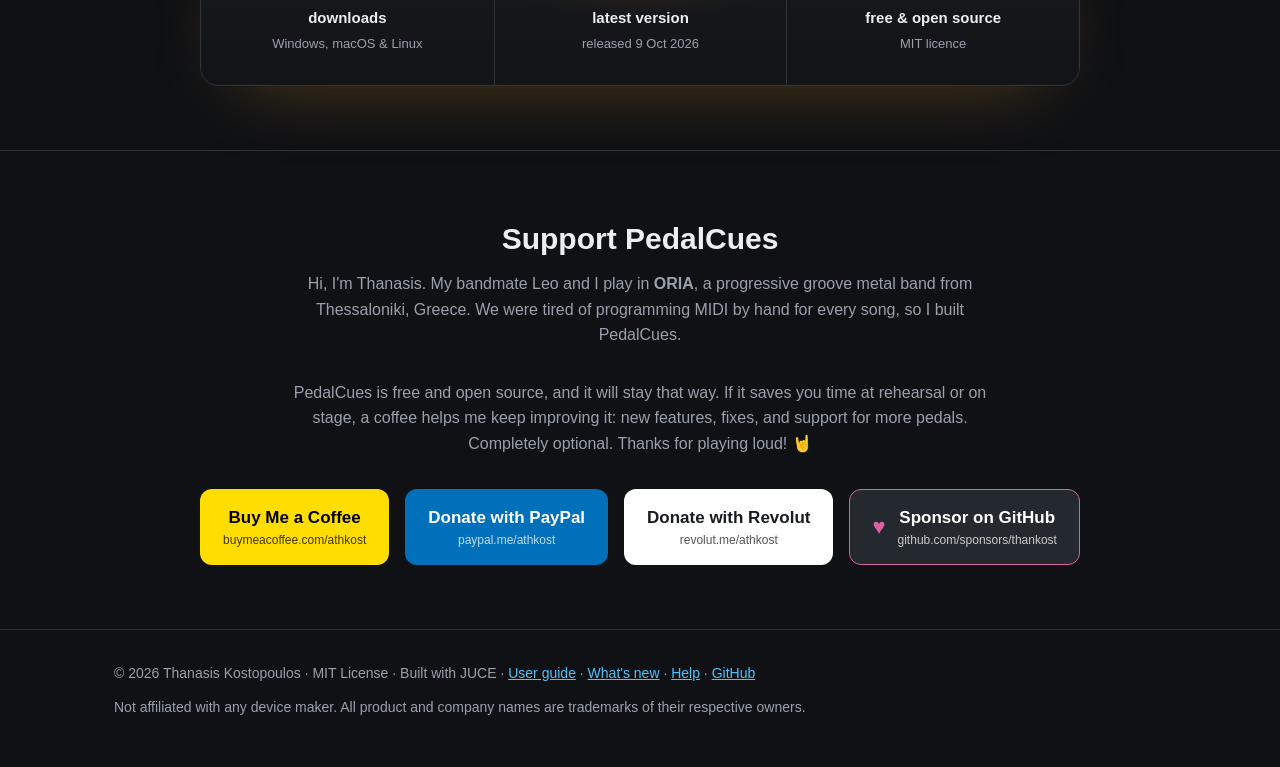
==== commit bd8a3e57: "v0.11.4: The right key names on every system - The Snap switch and the songs list say Option and Cmd" ====
--- a/docs/index.html
+++ b/docs/index.html
@@ -312,7 +312,7 @@
 </section>
 
 <!-- Fallback numbers, shown until fresh ones arrive (updated at each release; see the release skill). -->
-<section id="downloads-section" data-downloads="429" data-version="0.11.3" data-released="2026-10-09">
+<section id="downloads-section" data-downloads="431" data-version="0.11.4" data-released="2026-10-09">
   <div class="wrap">
     <div class="stats-band">
       <div class="stat">
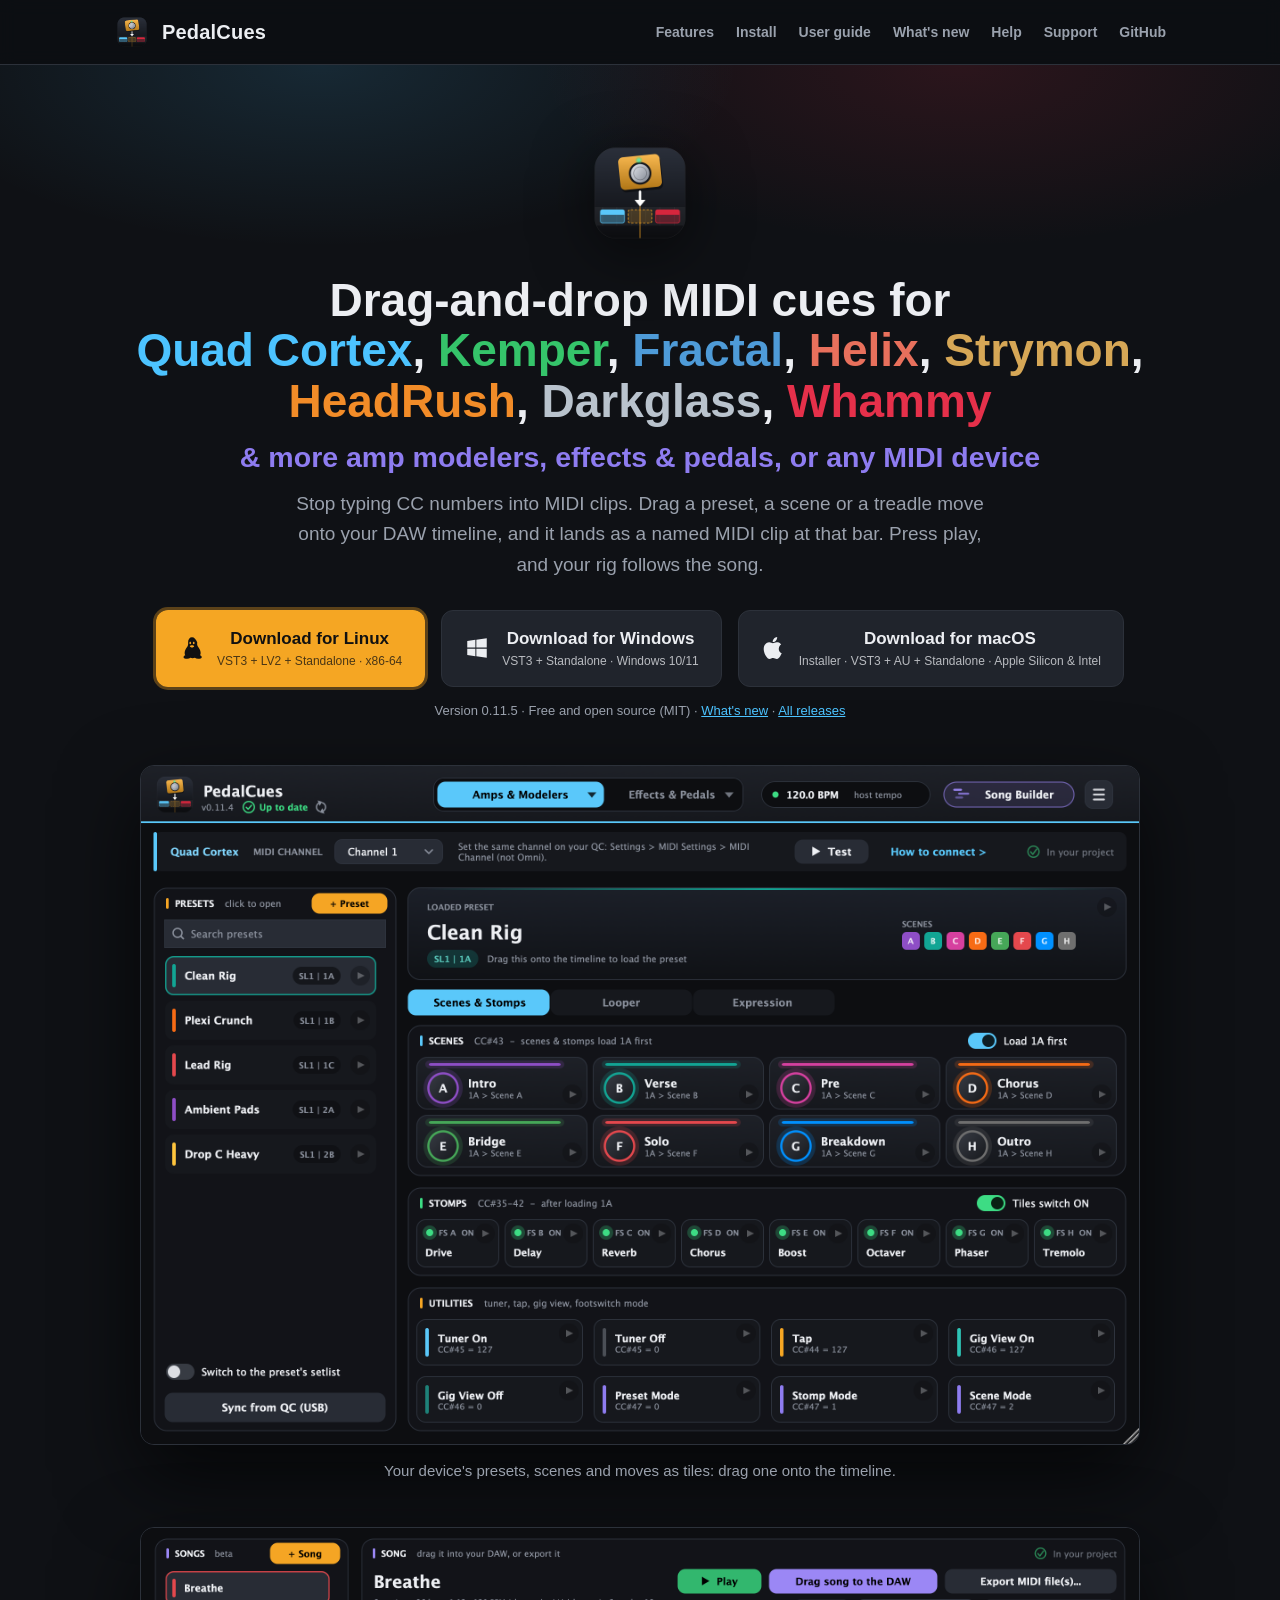
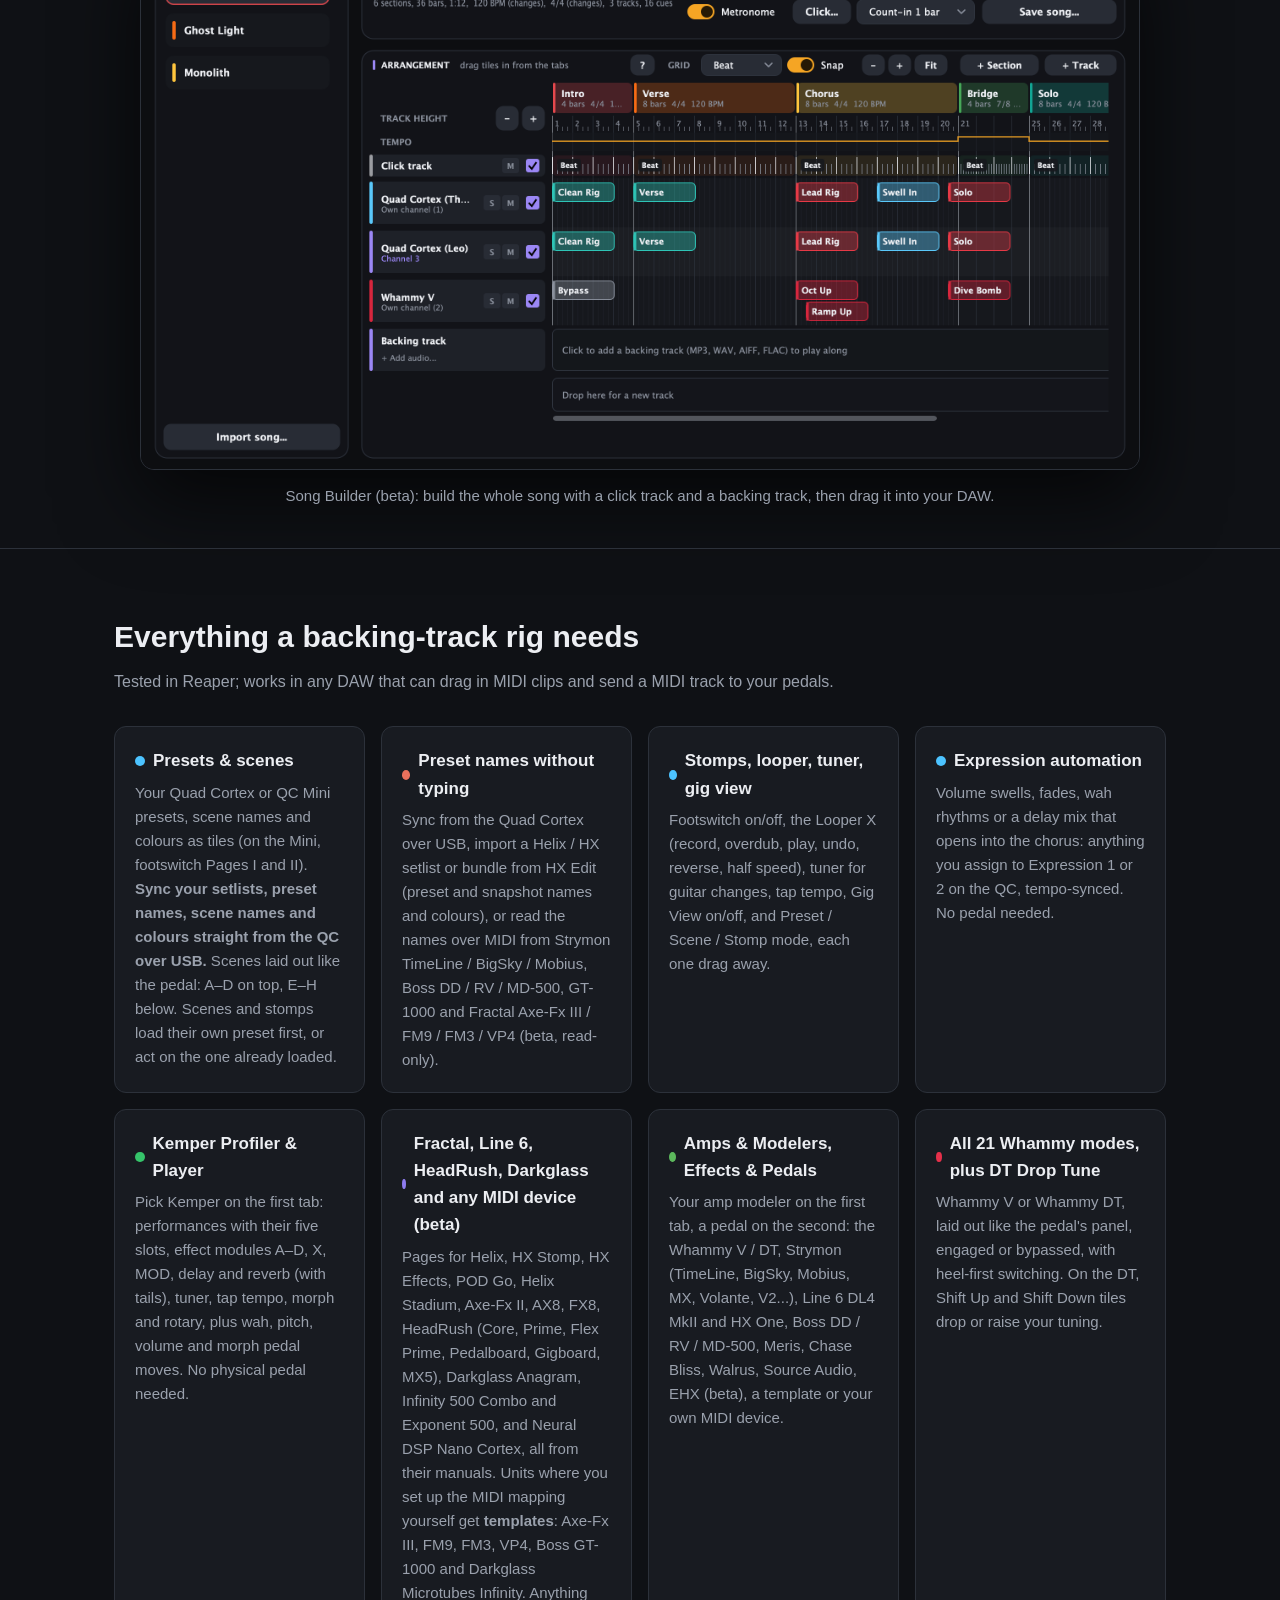
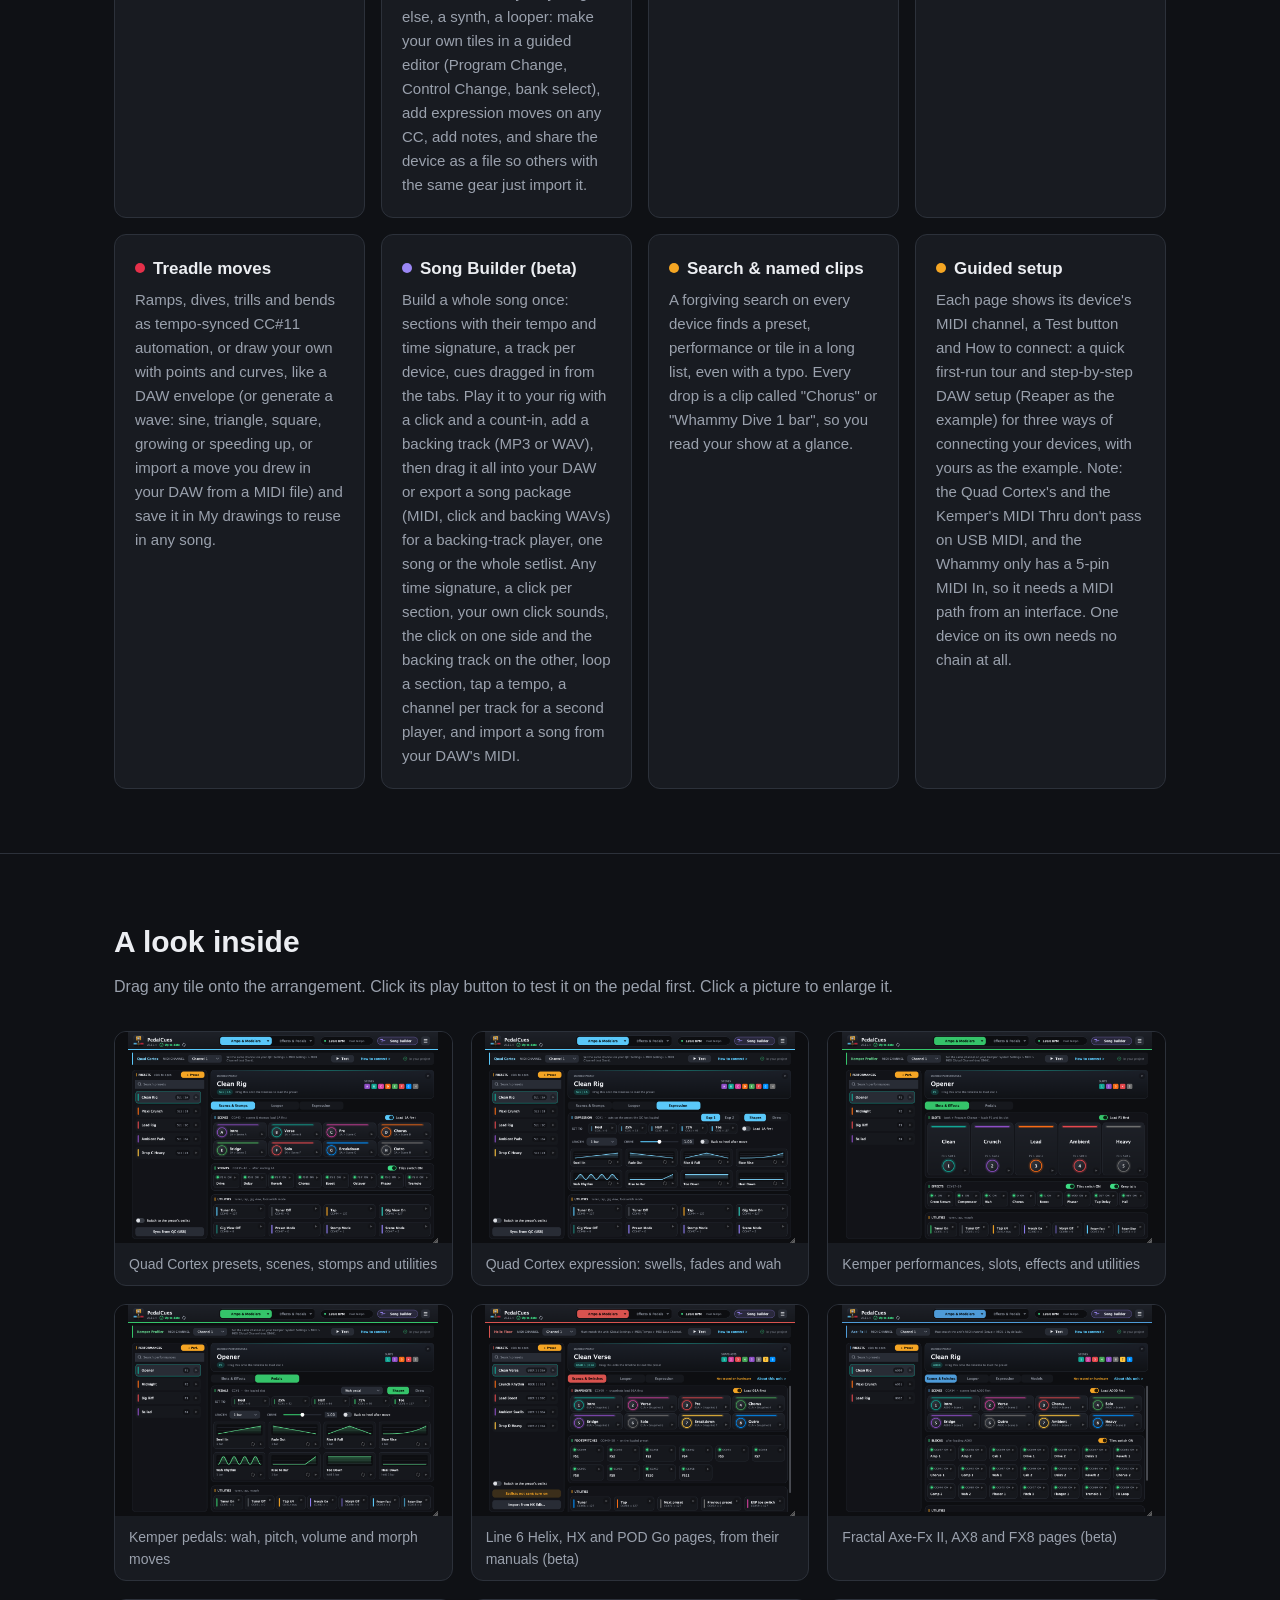
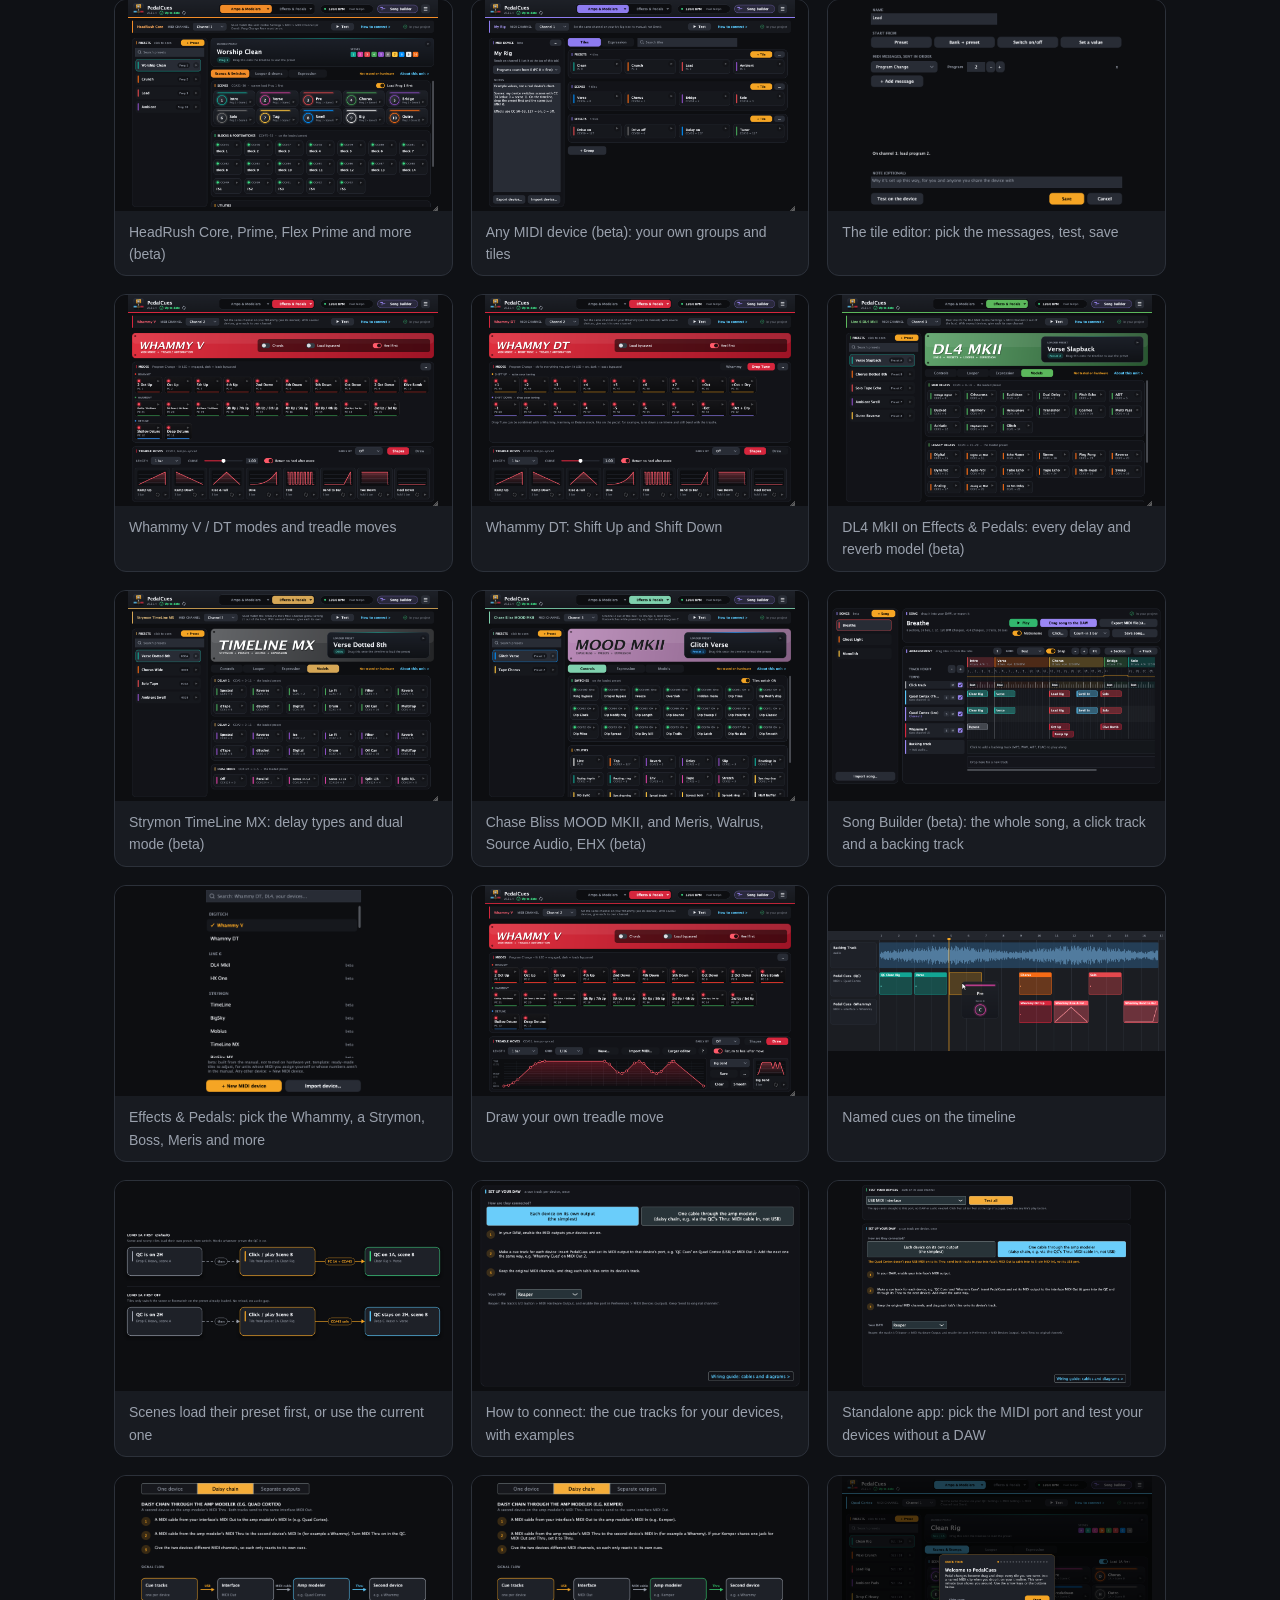
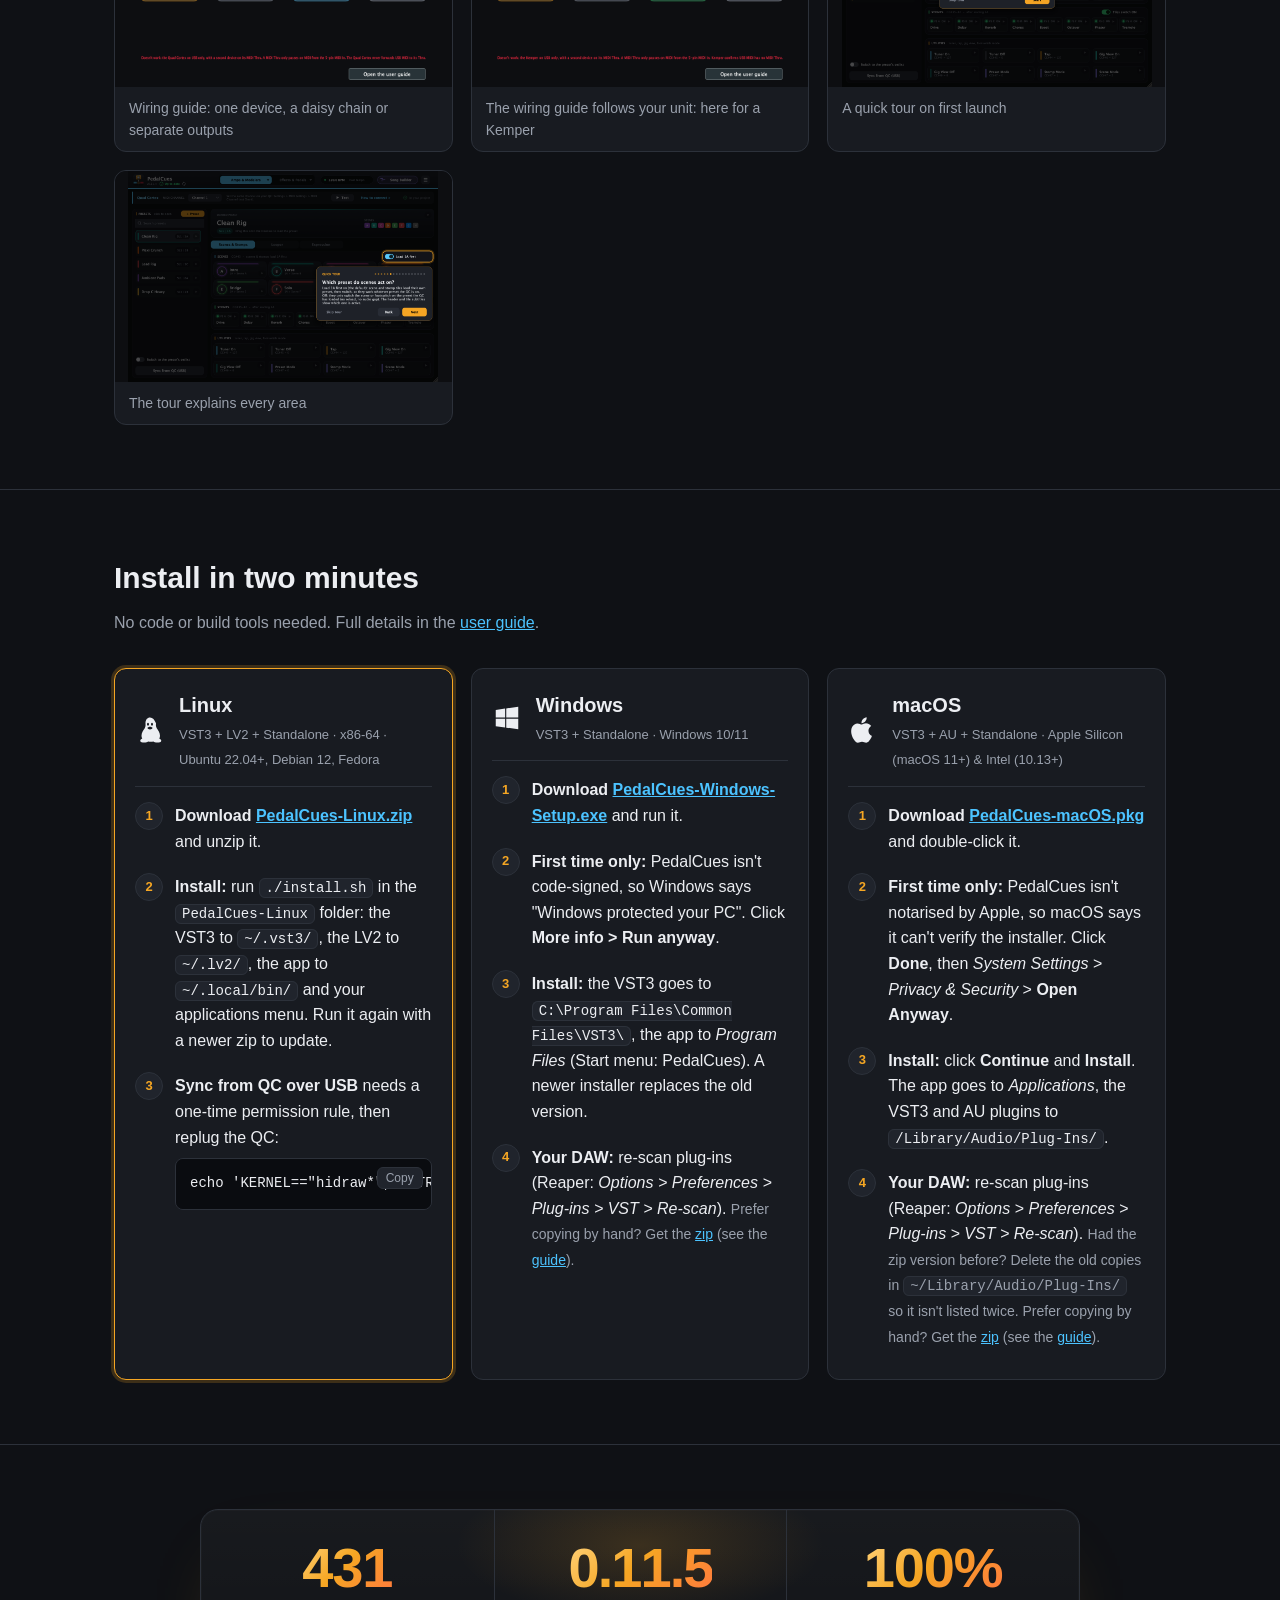
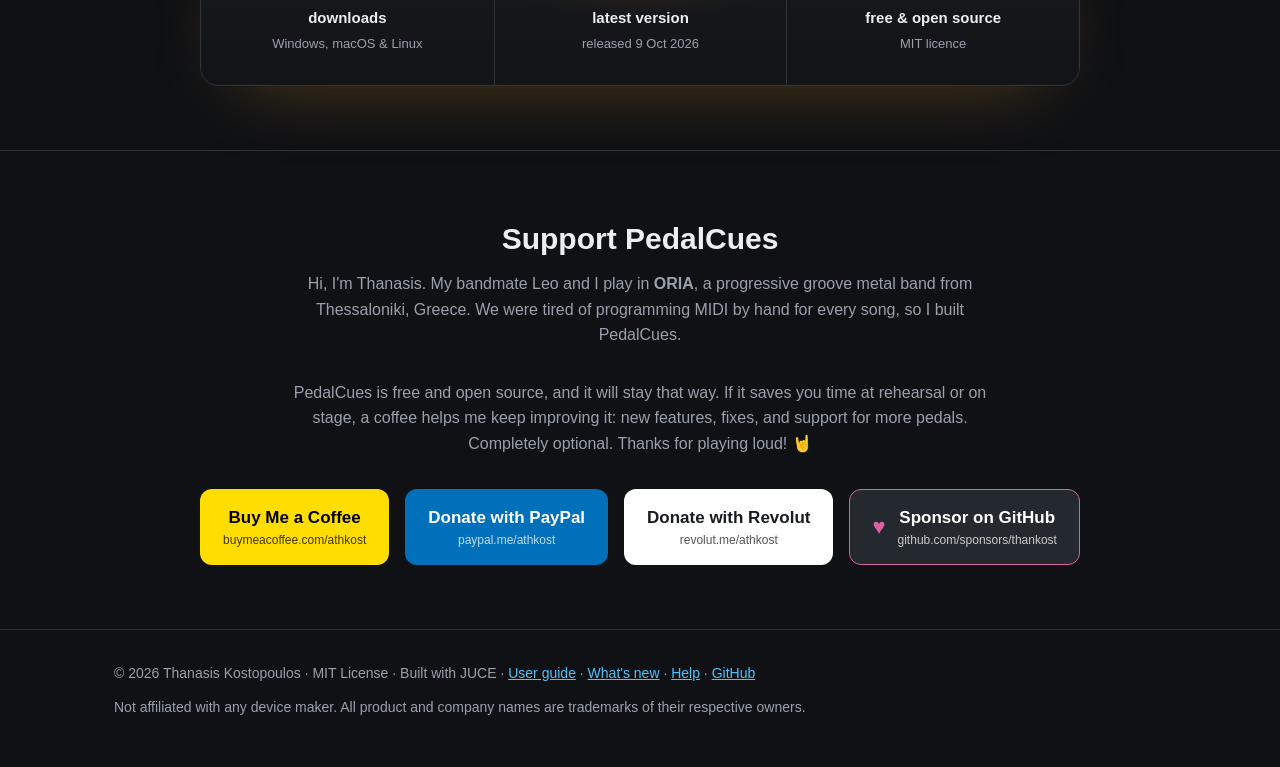
==== commit f8603848: "v0.11.5: Loop a move, and longer backing tracks play to their end - Loop a move: a ↻ button next to " ====
--- a/docs/index.html
+++ b/docs/index.html
@@ -312,7 +312,7 @@
 </section>
 
 <!-- Fallback numbers, shown until fresh ones arrive (updated at each release; see the release skill). -->
-<section id="downloads-section" data-downloads="431" data-version="0.11.4" data-released="2026-10-09">
+<section id="downloads-section" data-downloads="431" data-version="0.11.5" data-released="2026-10-09">
   <div class="wrap">
     <div class="stats-band">
       <div class="stat">
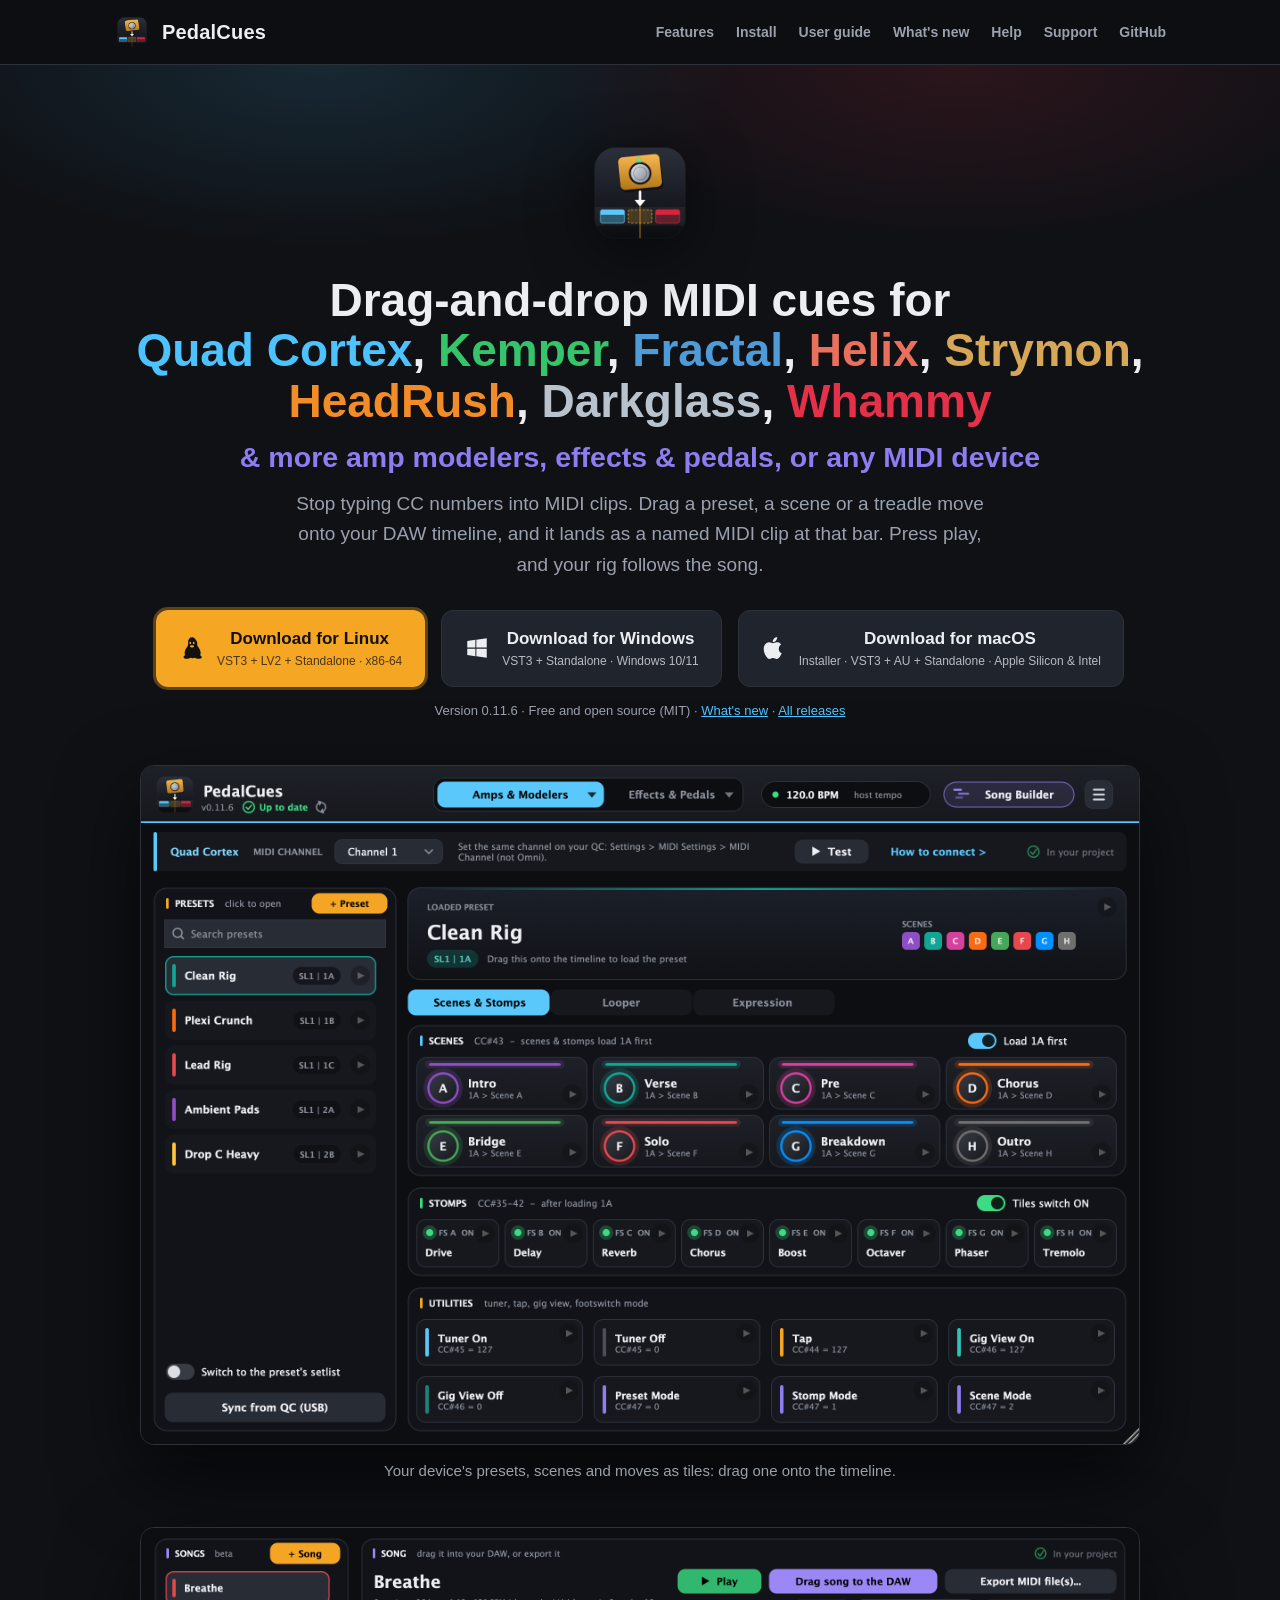
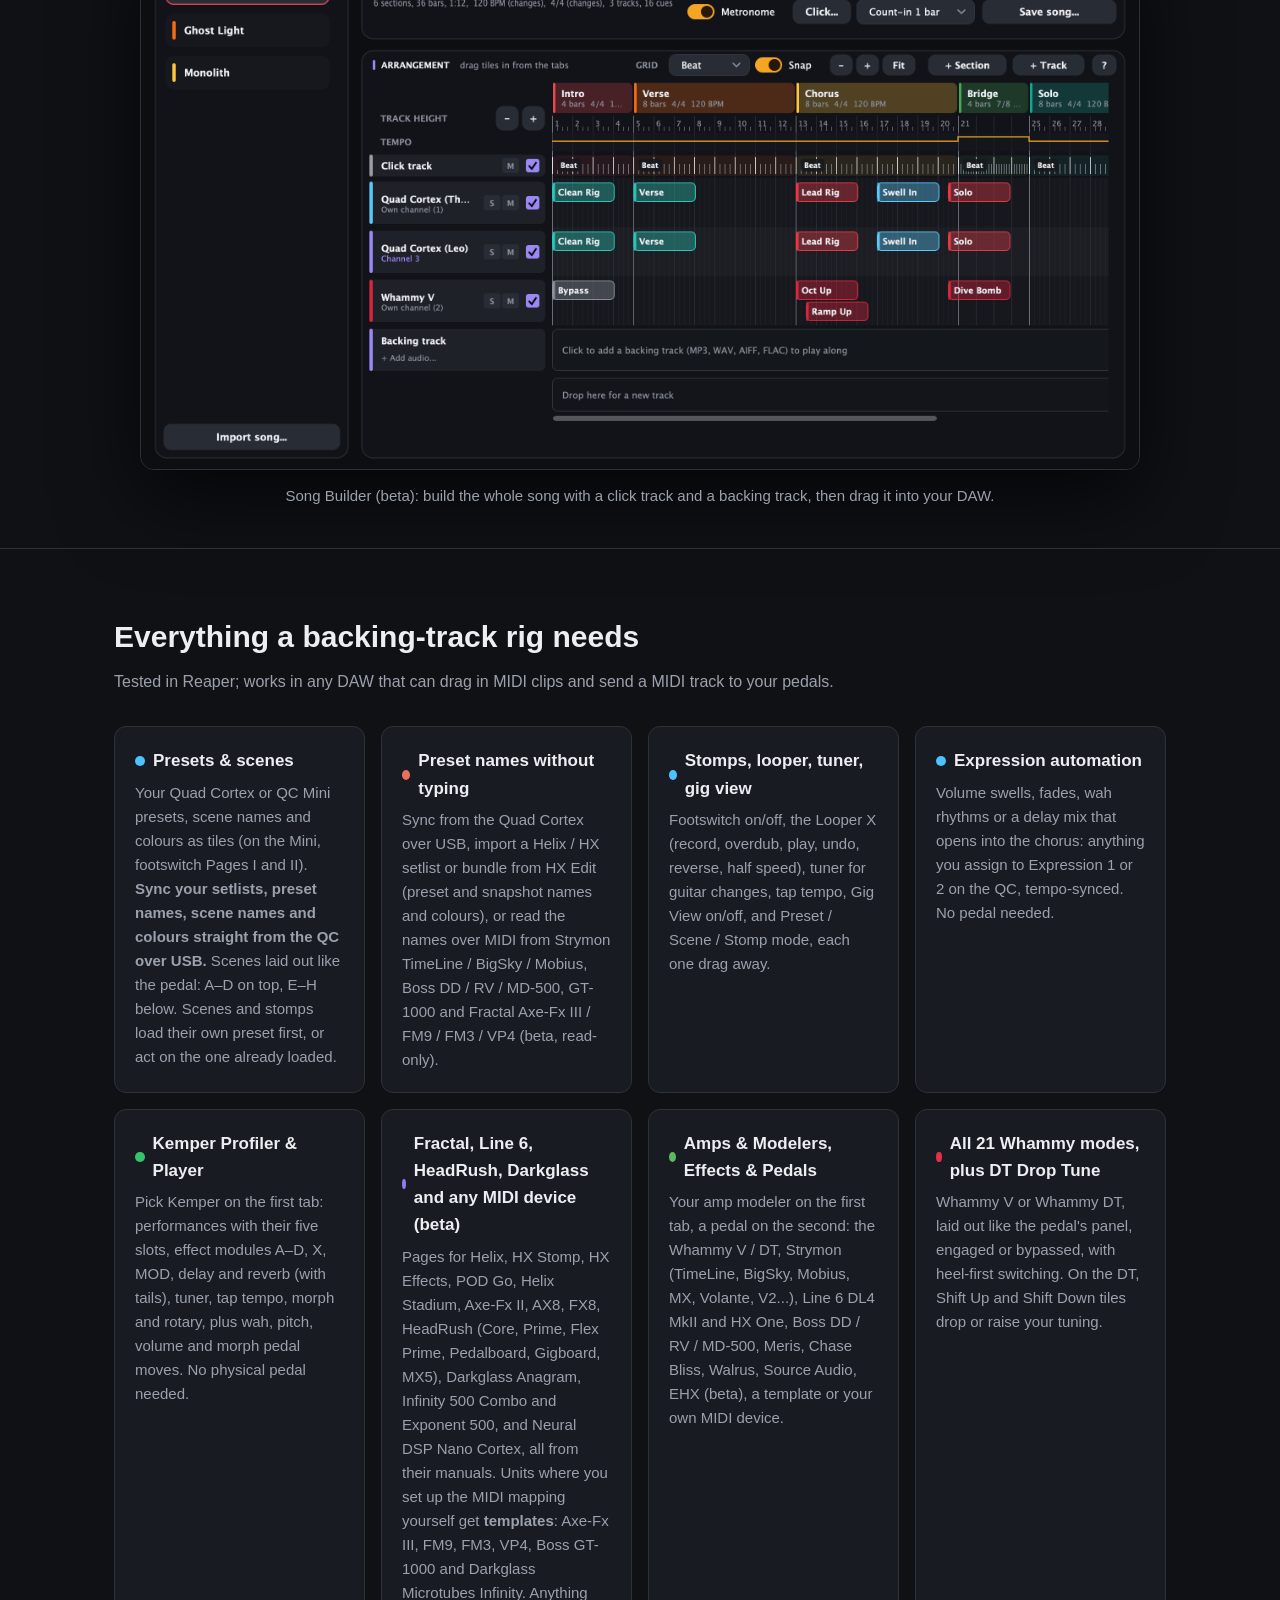
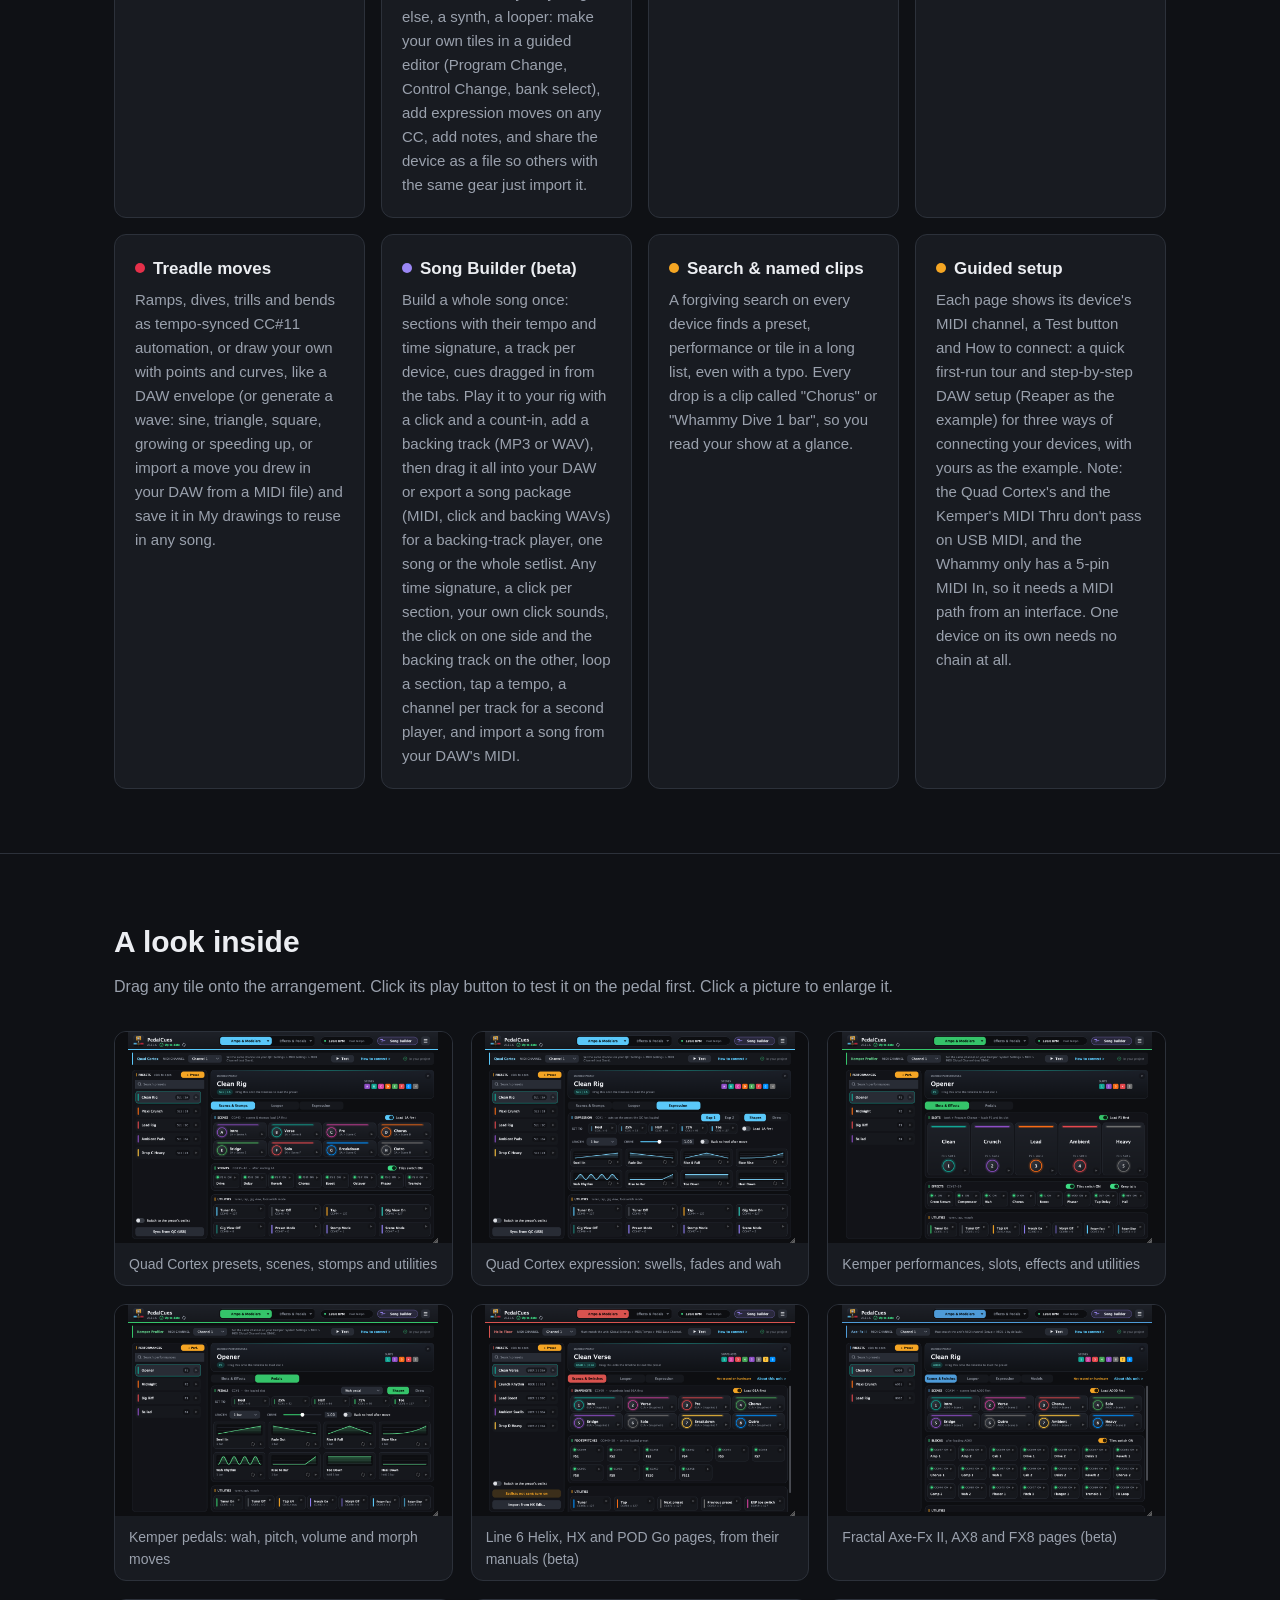
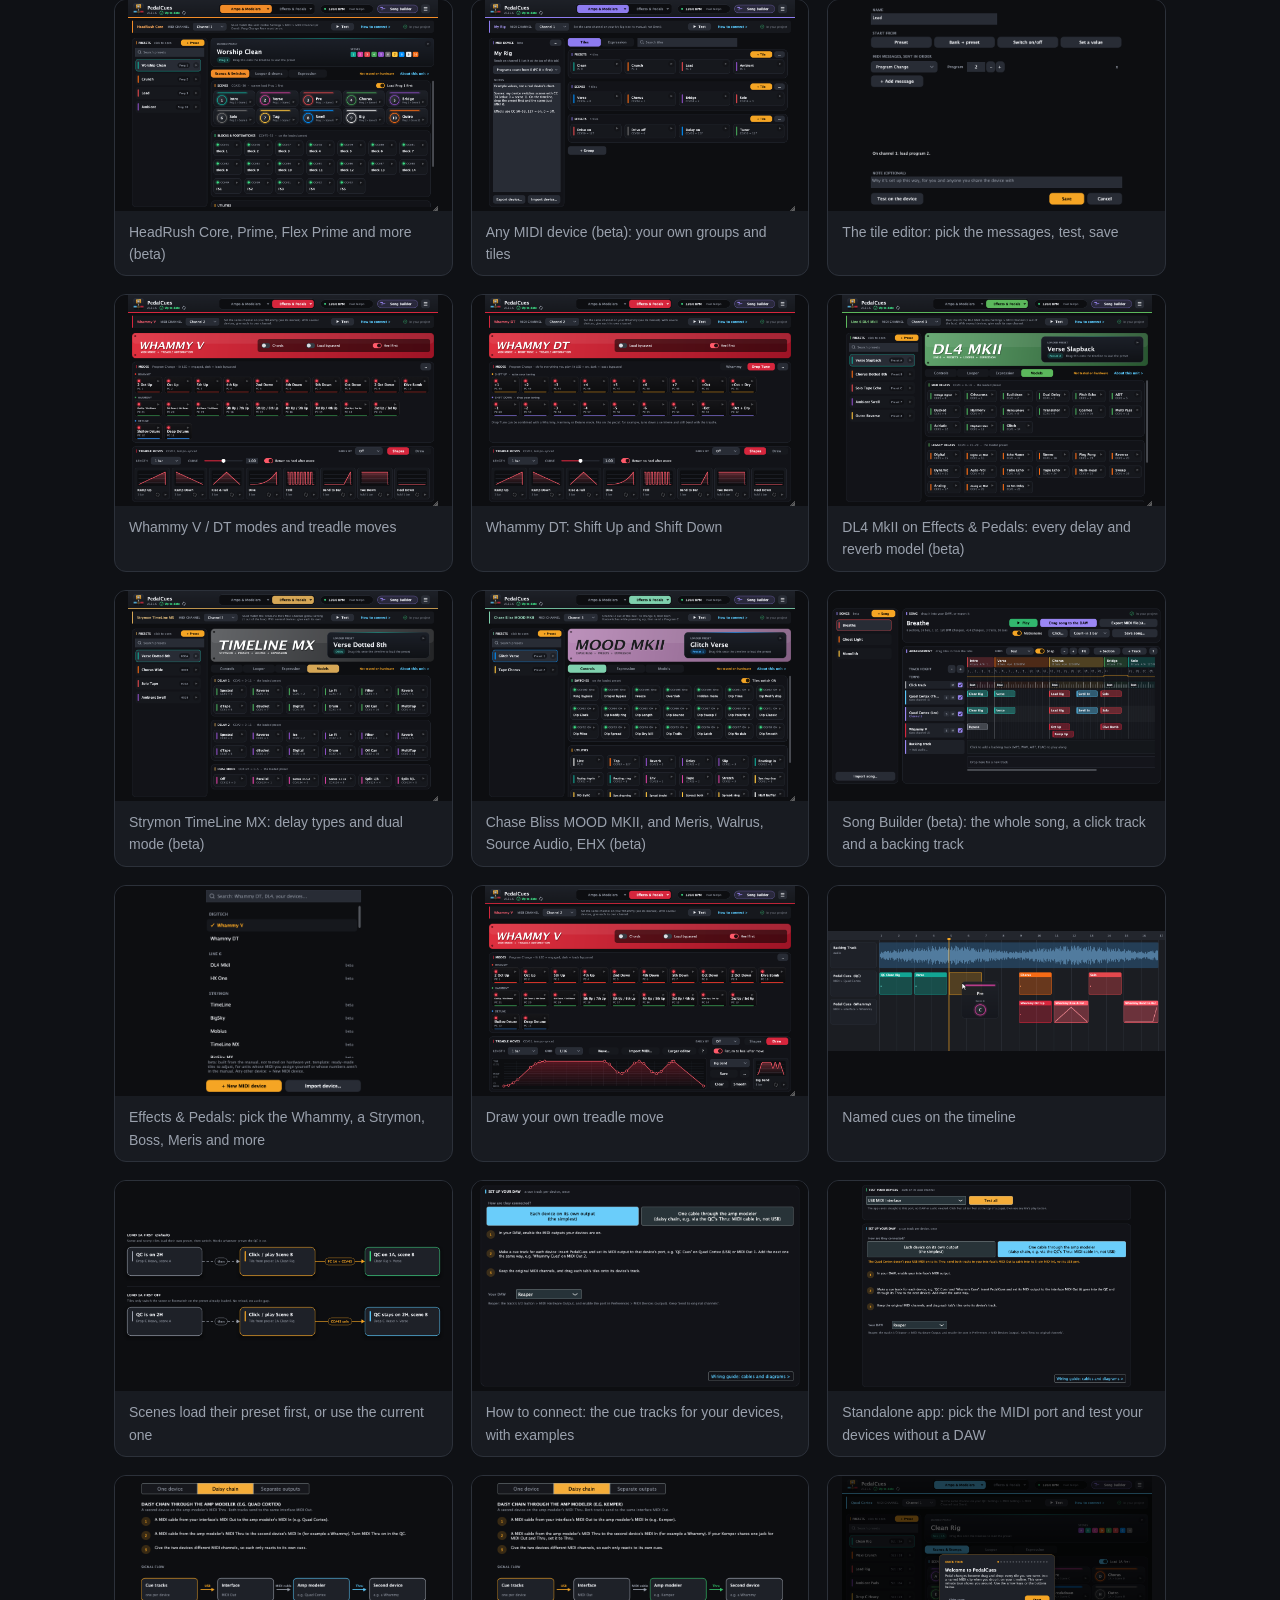
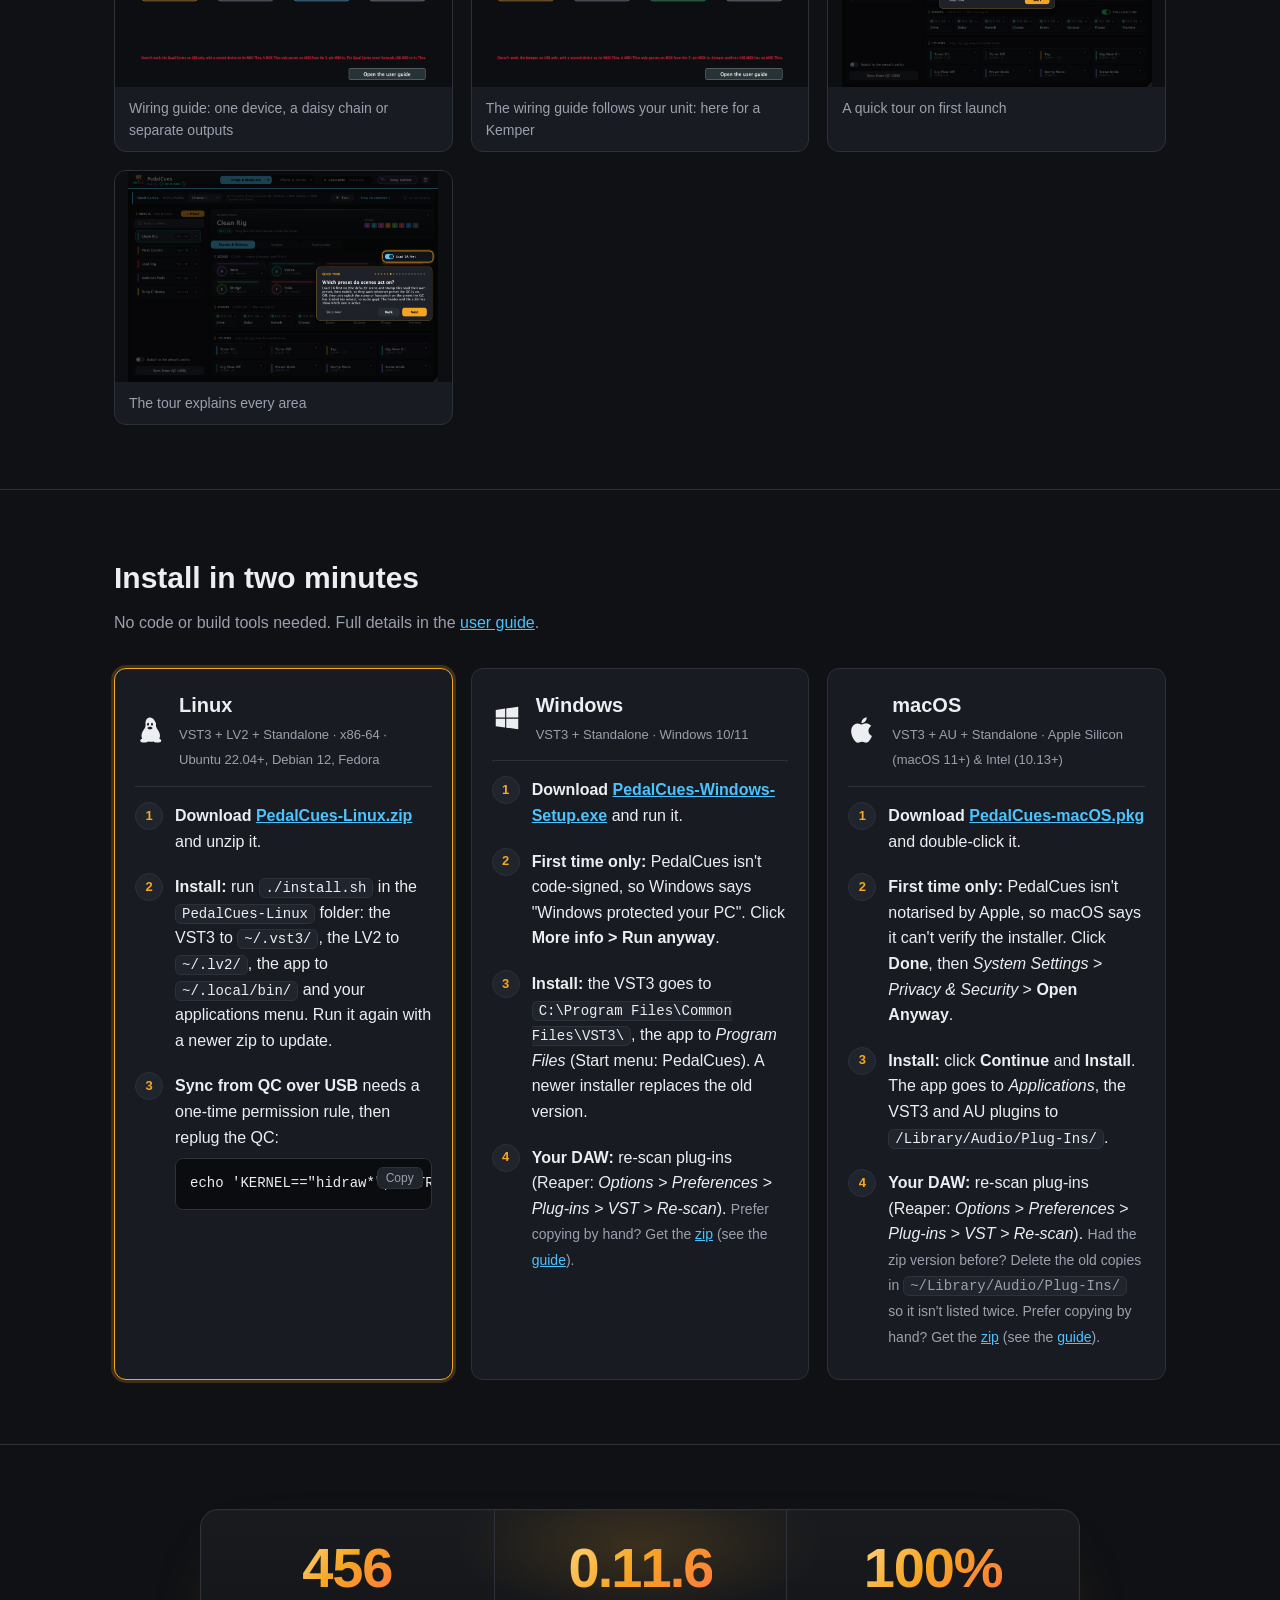
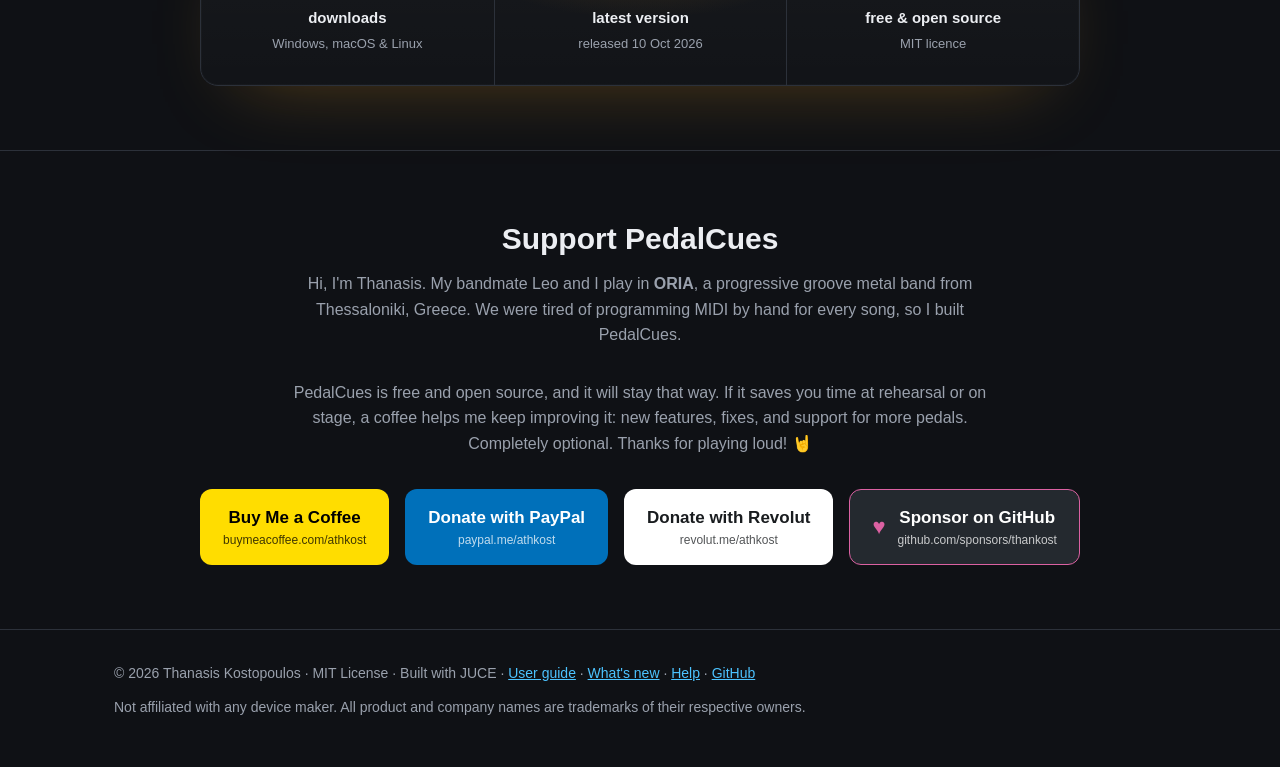
==== commit d61a2a35: "v0.11.6: Shortcut lists you can read and keep open - Long descriptions in the shortcut lists (Draw a" ====
--- a/docs/index.html
+++ b/docs/index.html
@@ -312,7 +312,7 @@
 </section>
 
 <!-- Fallback numbers, shown until fresh ones arrive (updated at each release; see the release skill). -->
-<section id="downloads-section" data-downloads="431" data-version="0.11.5" data-released="2026-10-09">
+<section id="downloads-section" data-downloads="456" data-version="0.11.6" data-released="2026-10-10">
   <div class="wrap">
     <div class="stats-band">
       <div class="stat">
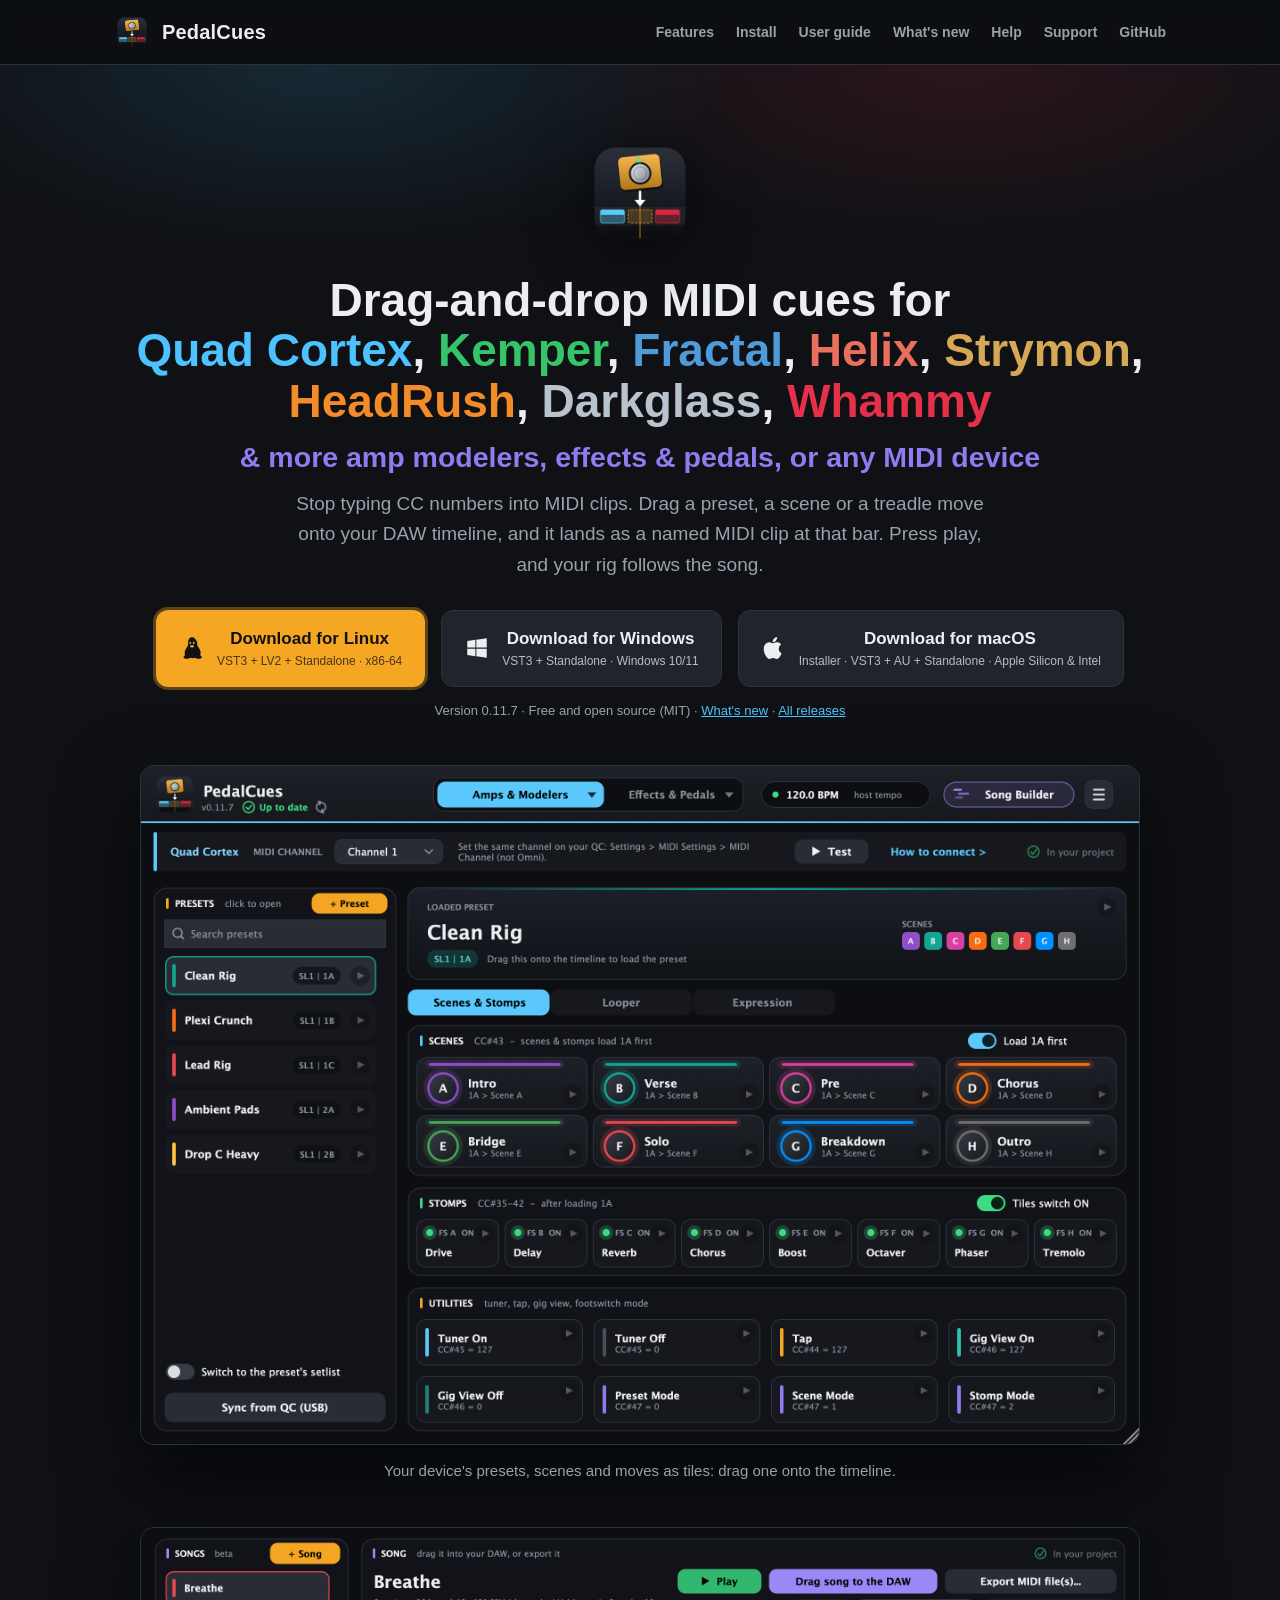
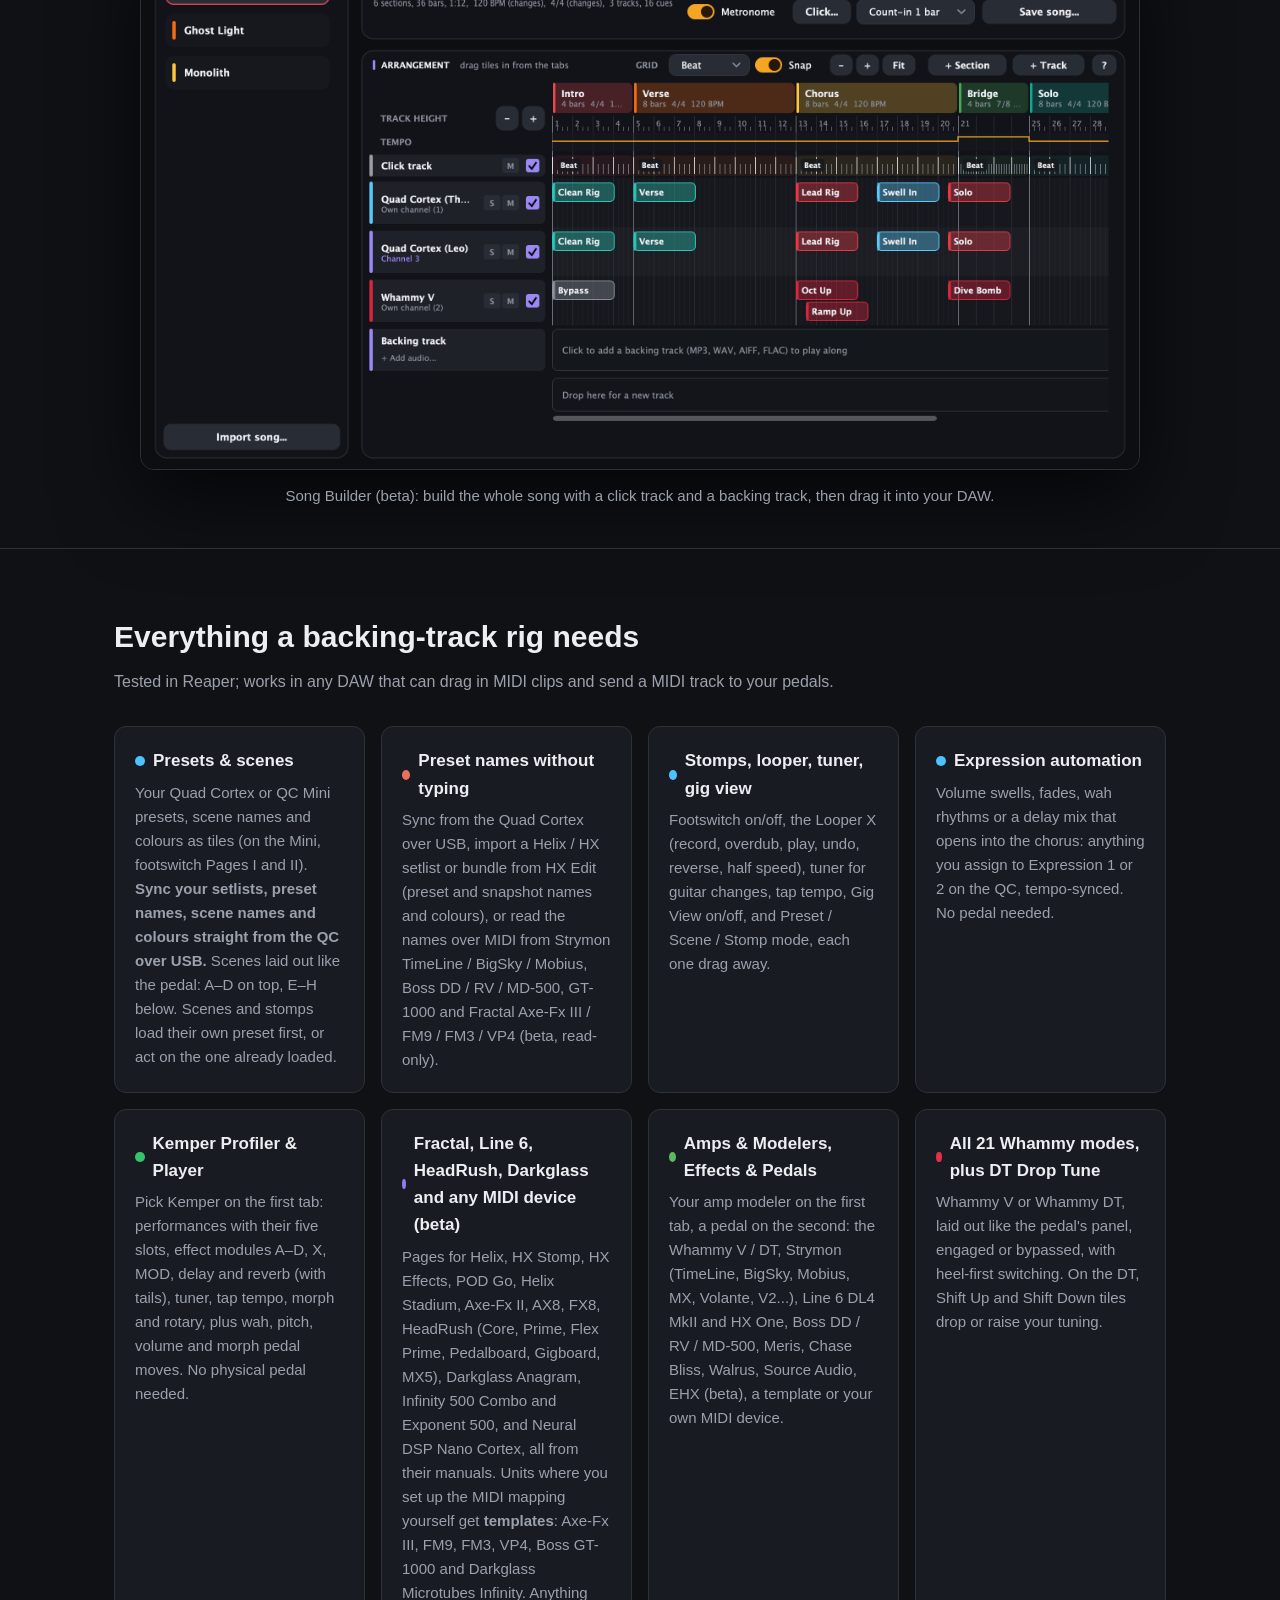
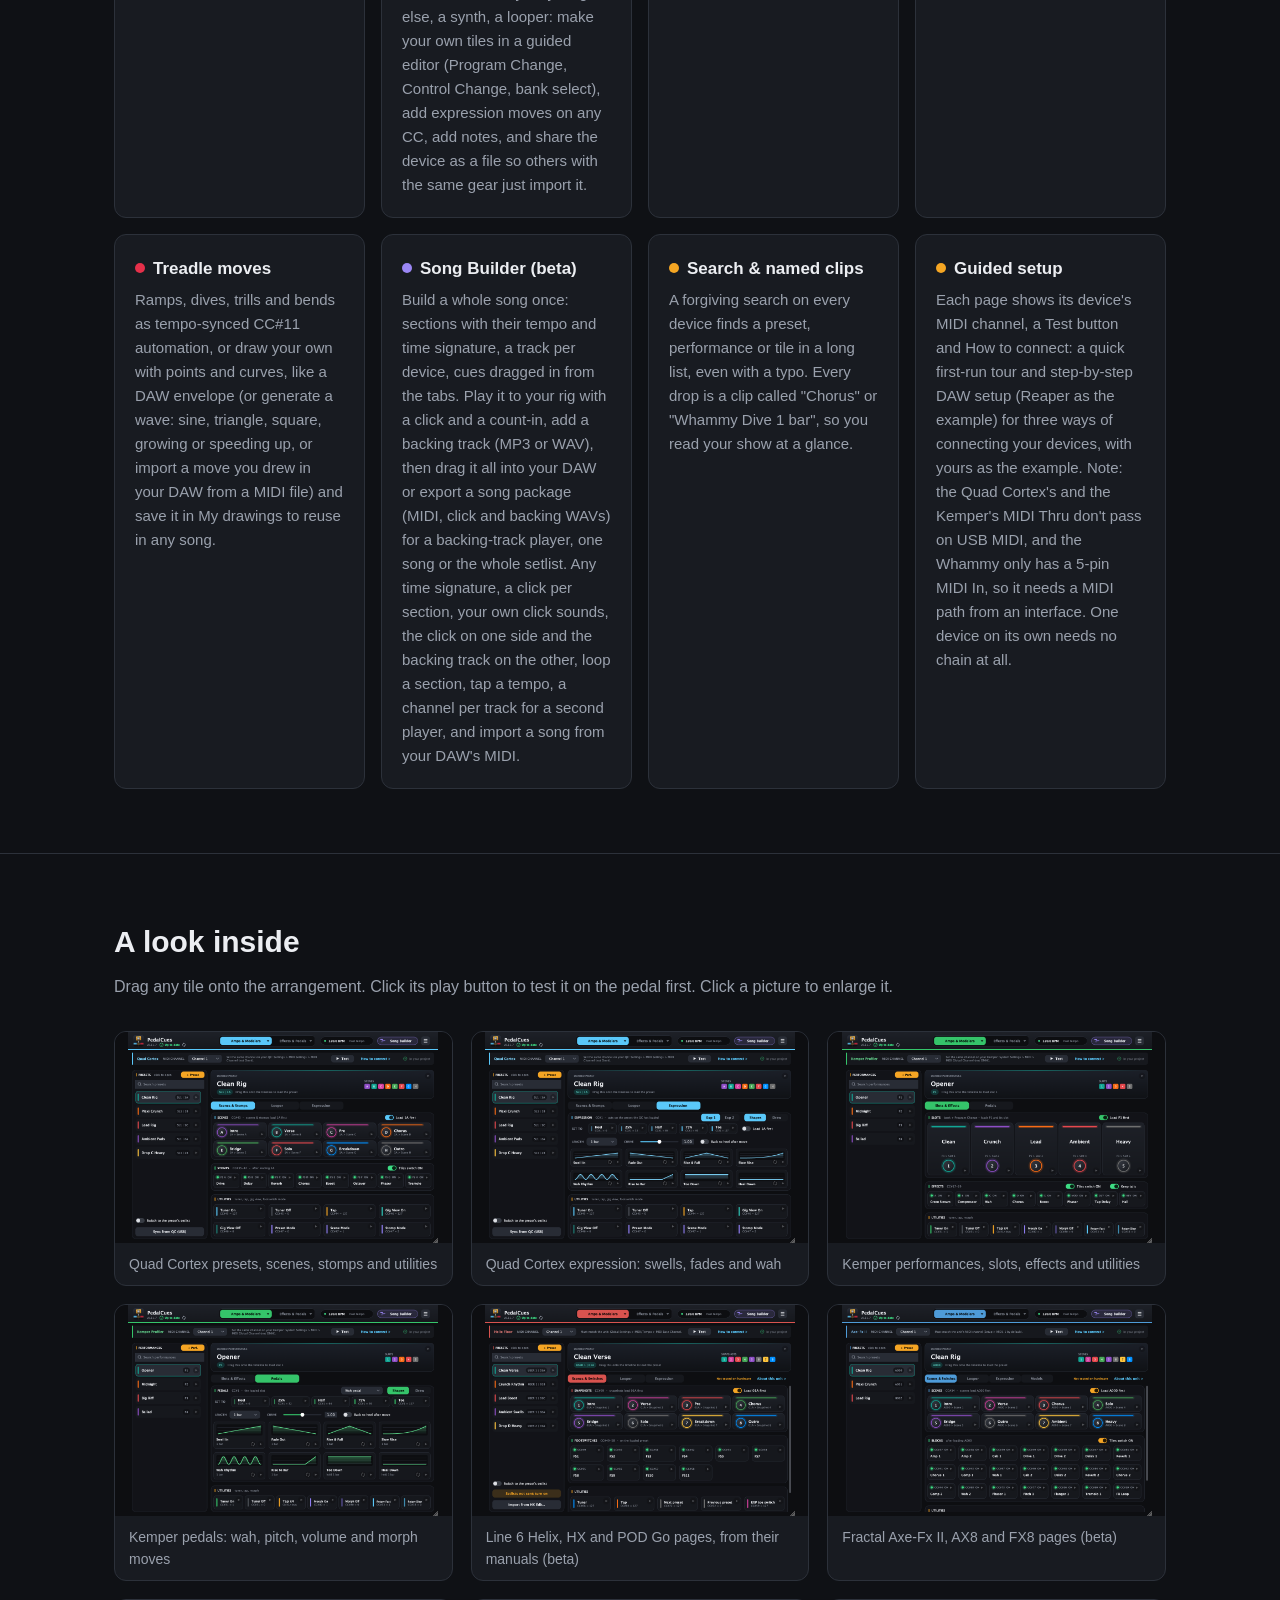
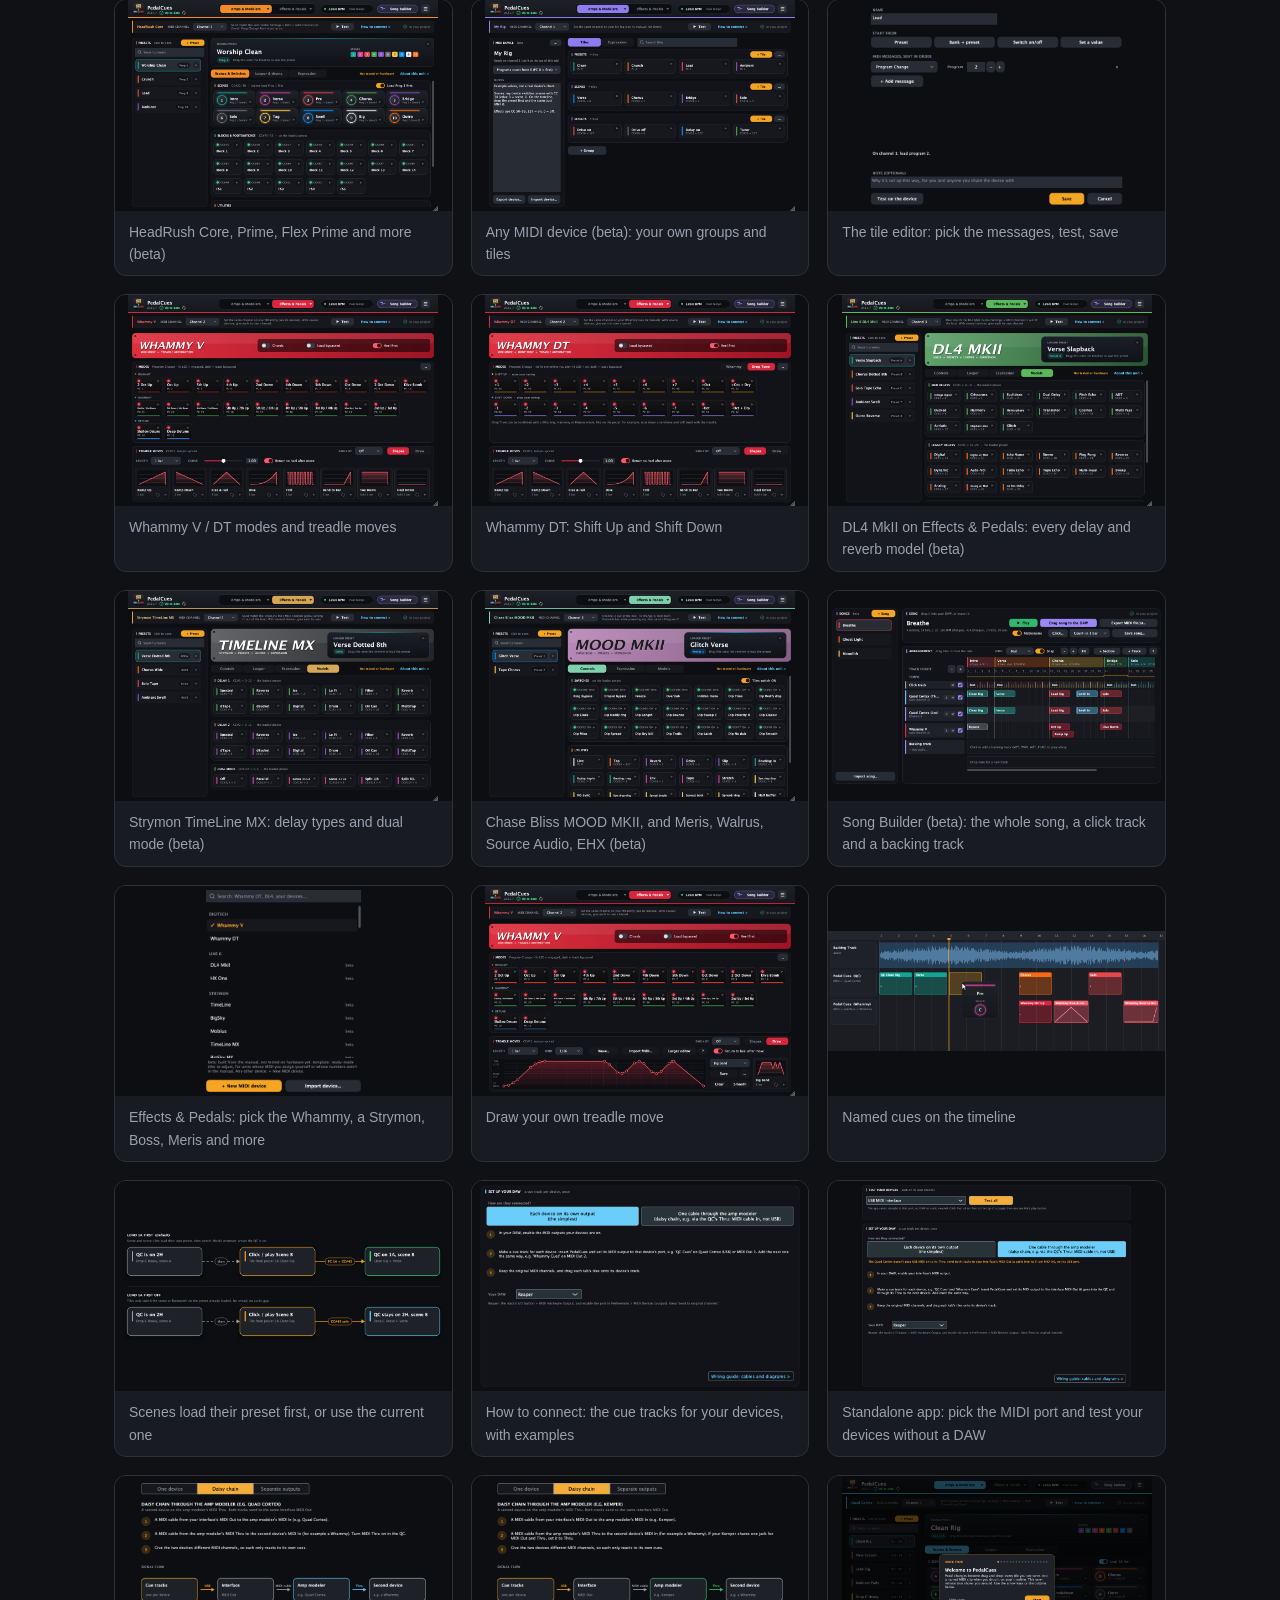
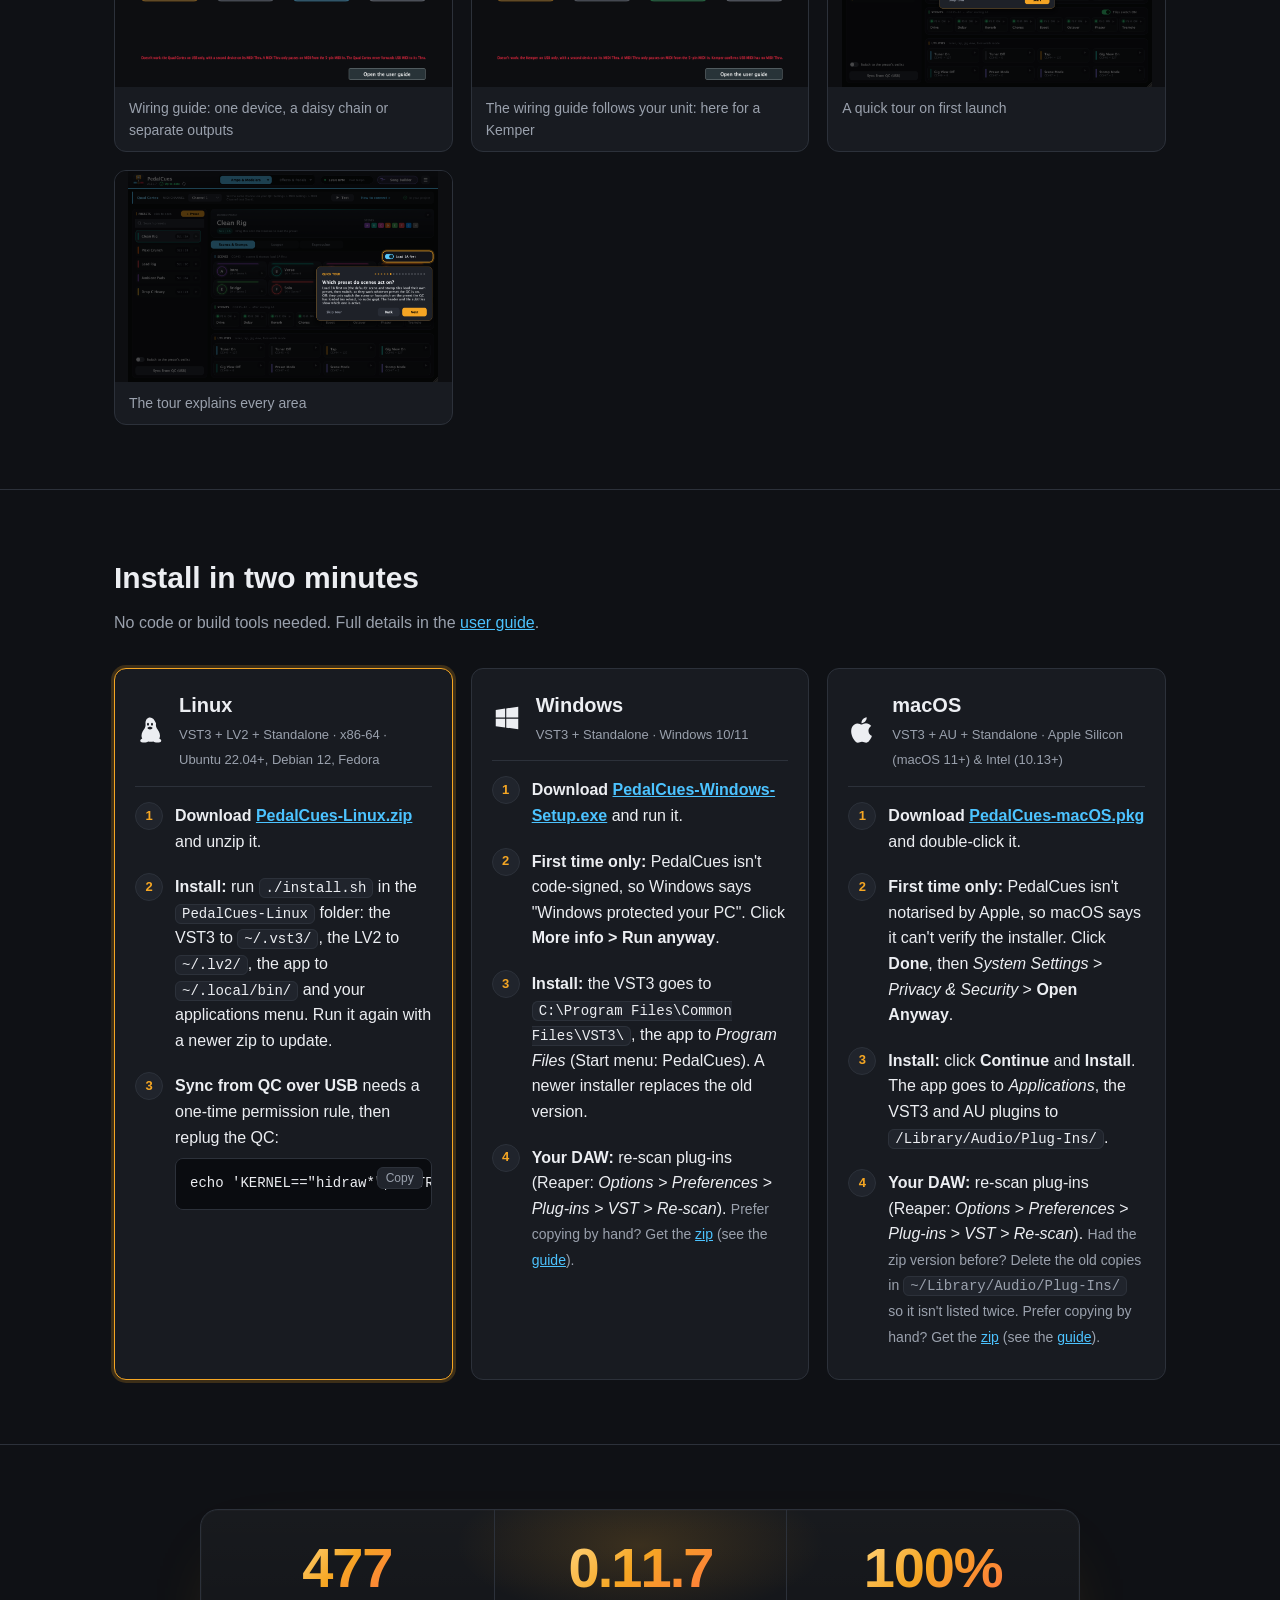
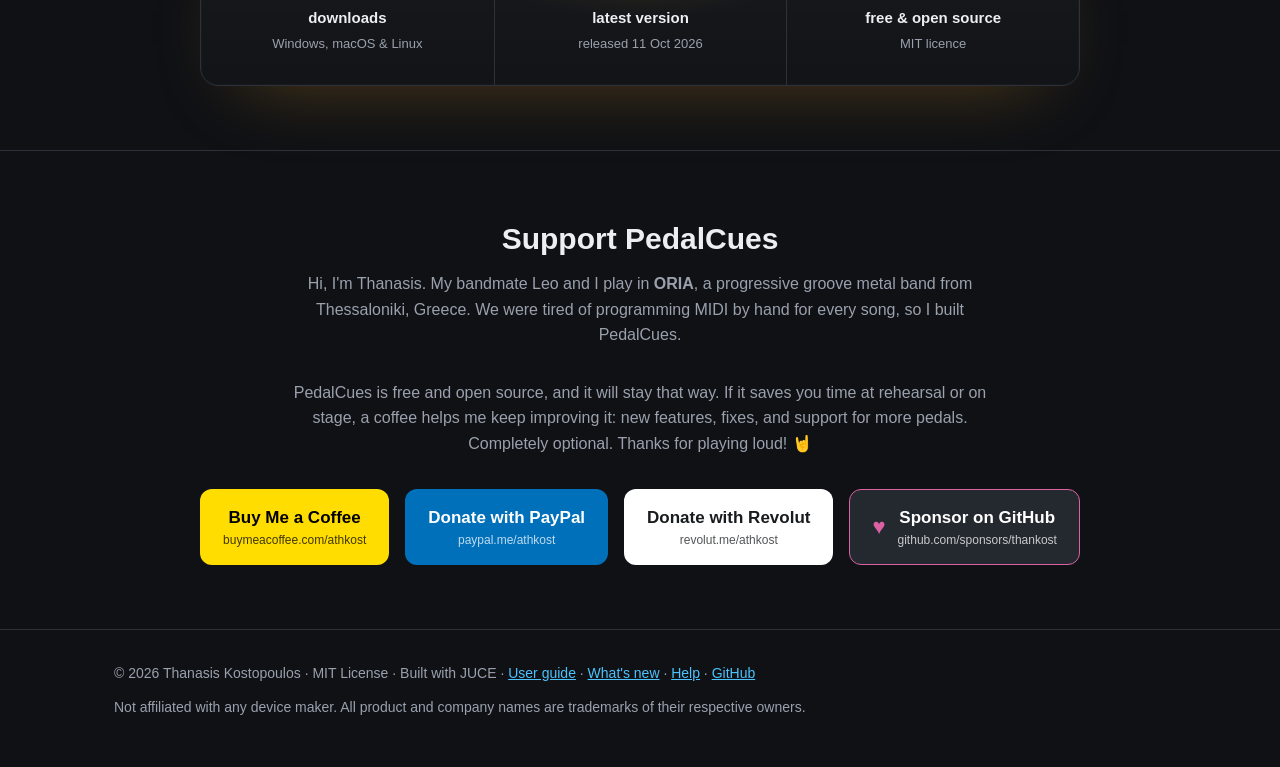
==== commit 027907ec: "v0.11.7: Quad Cortex mode tiles fixed, clean one-message clips - Quad Cortex: the Scene Mode and Sto" ====
--- a/docs/index.html
+++ b/docs/index.html
@@ -312,7 +312,7 @@
 </section>
 
 <!-- Fallback numbers, shown until fresh ones arrive (updated at each release; see the release skill). -->
-<section id="downloads-section" data-downloads="456" data-version="0.11.6" data-released="2026-10-10">
+<section id="downloads-section" data-downloads="477" data-version="0.11.7" data-released="2026-10-11">
   <div class="wrap">
     <div class="stats-band">
       <div class="stat">
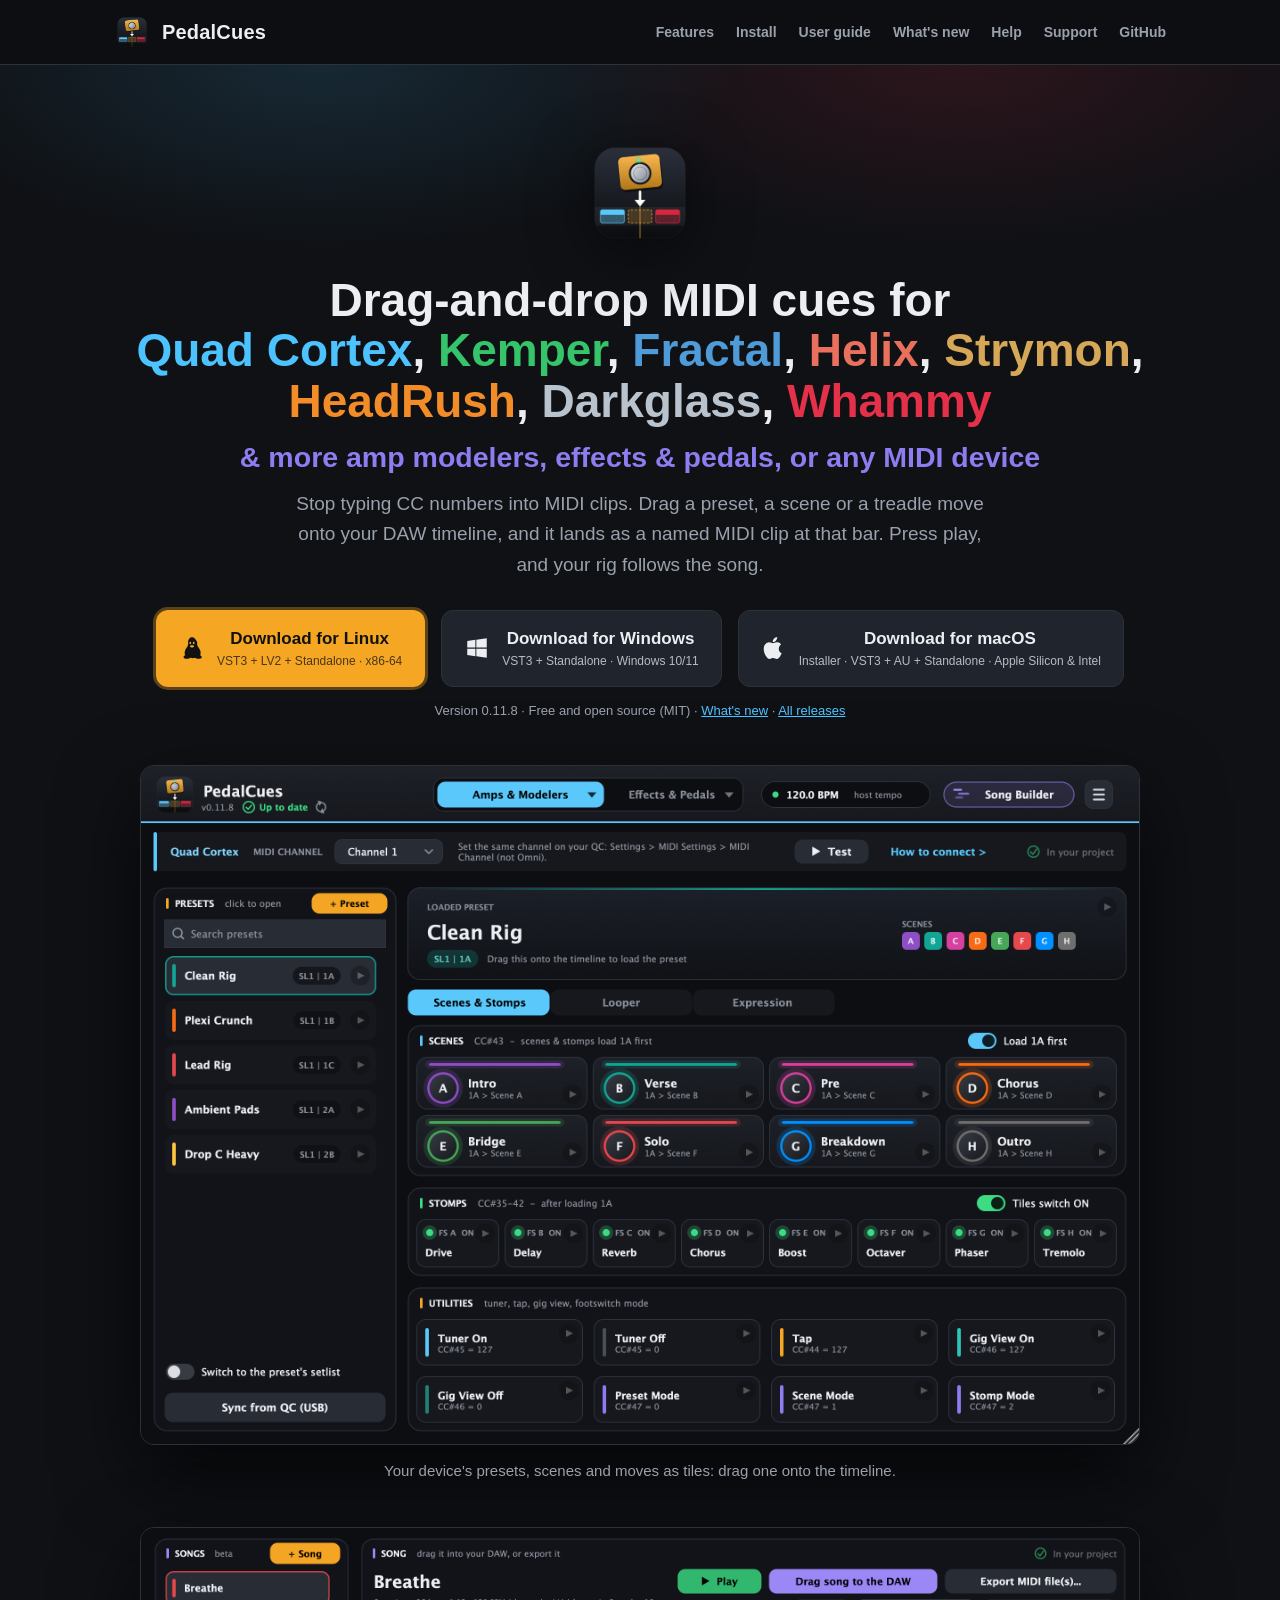
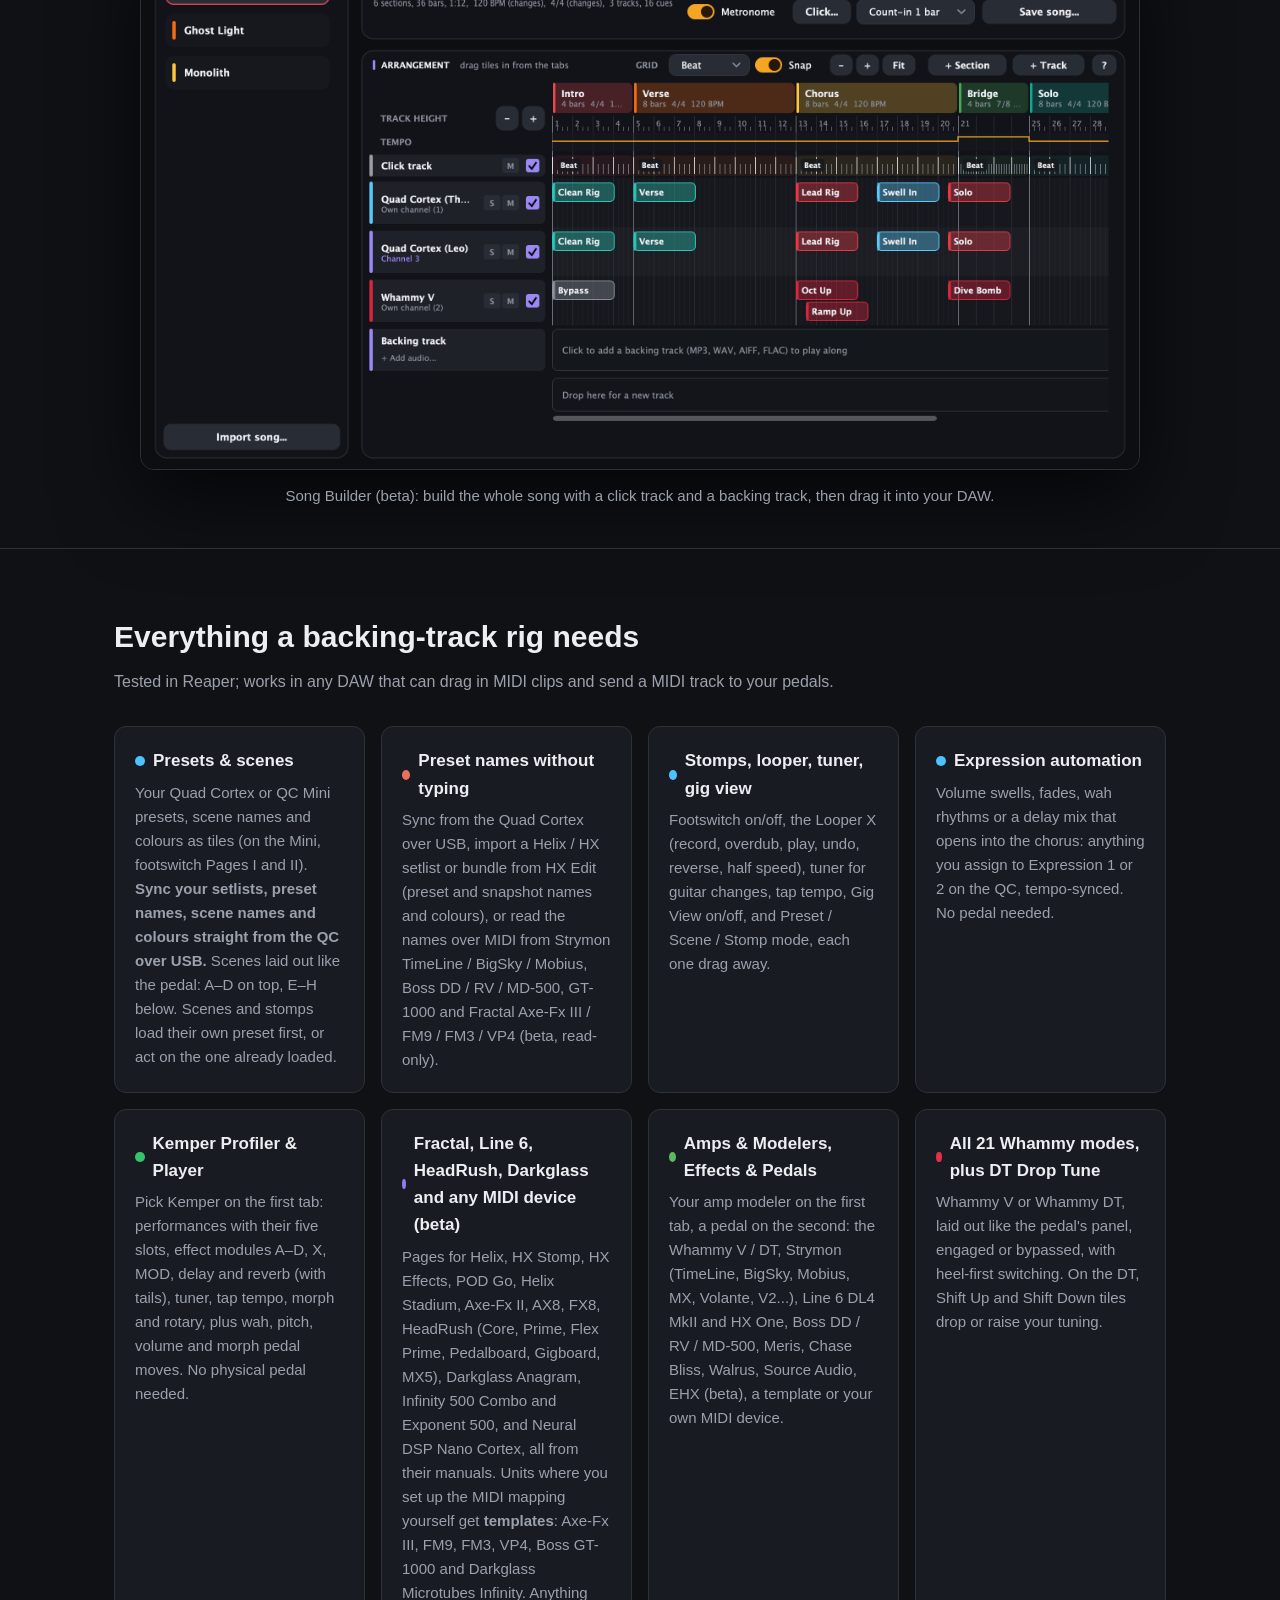
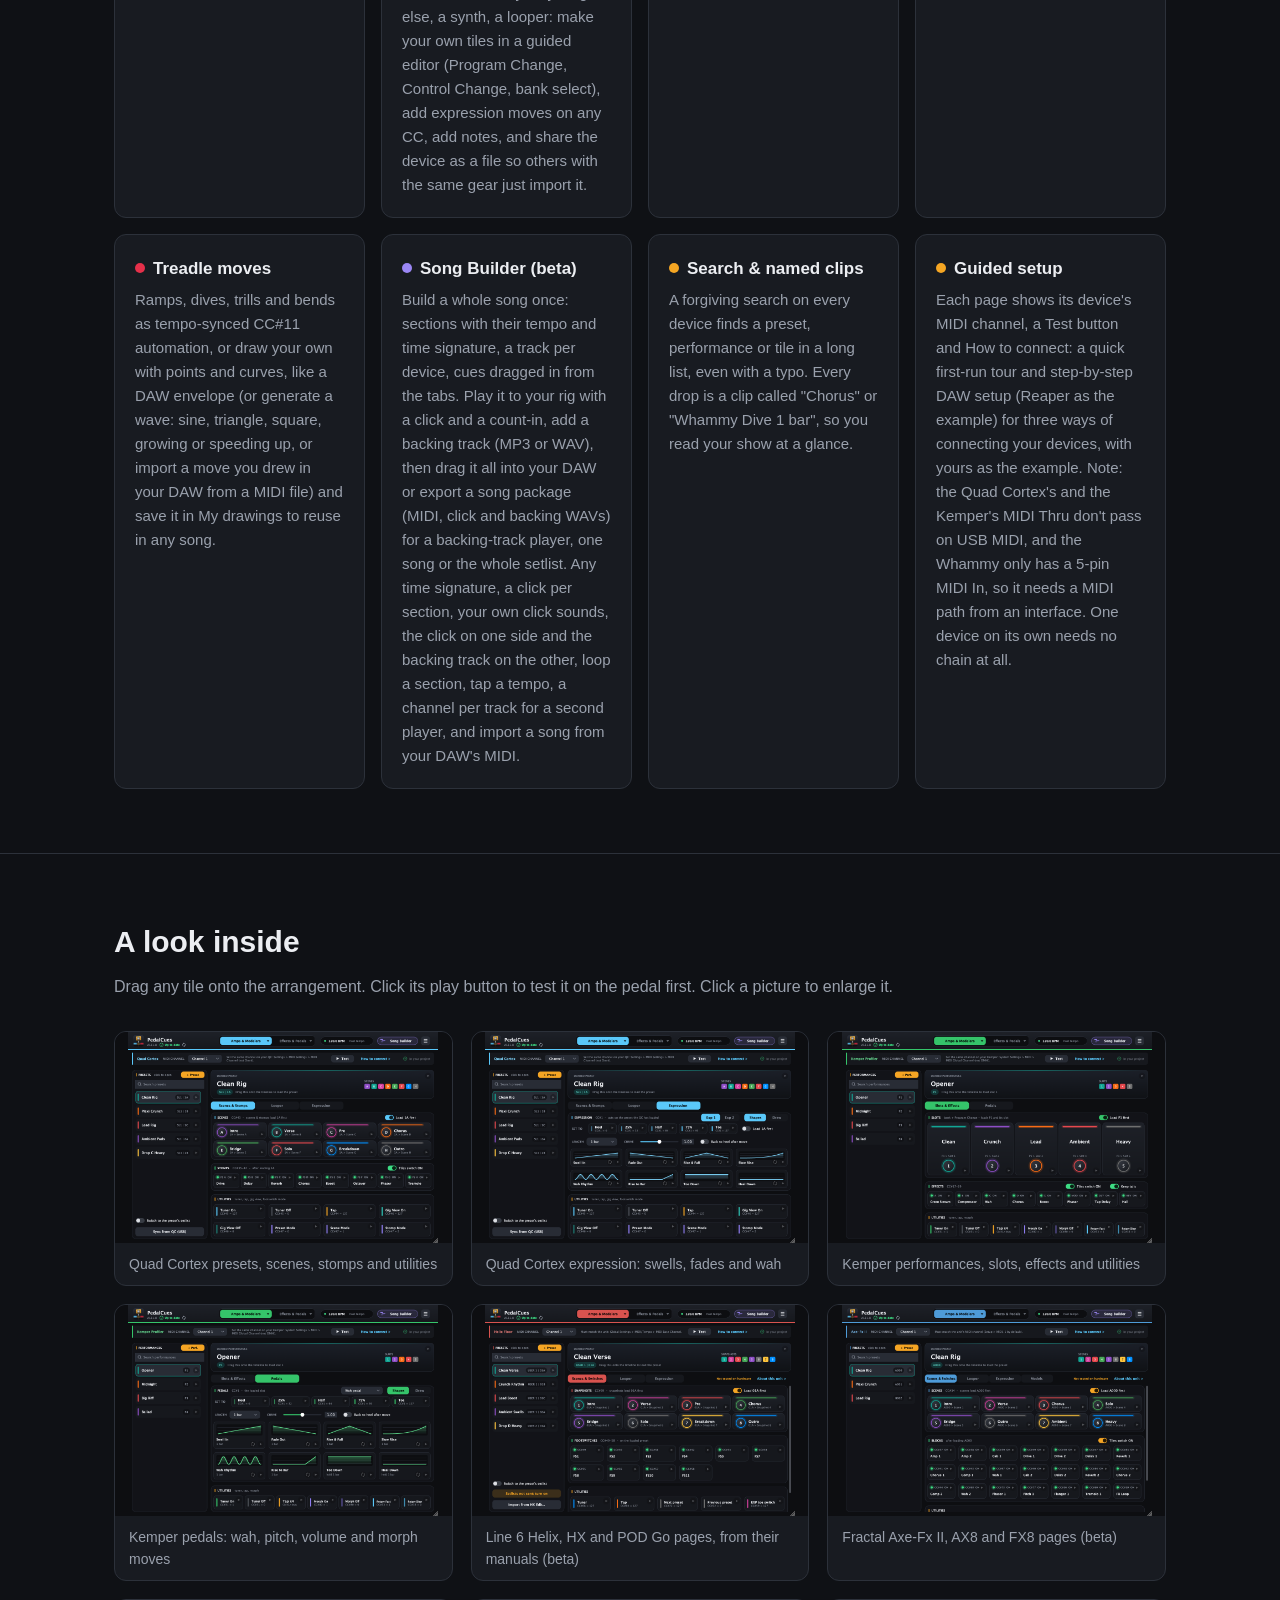
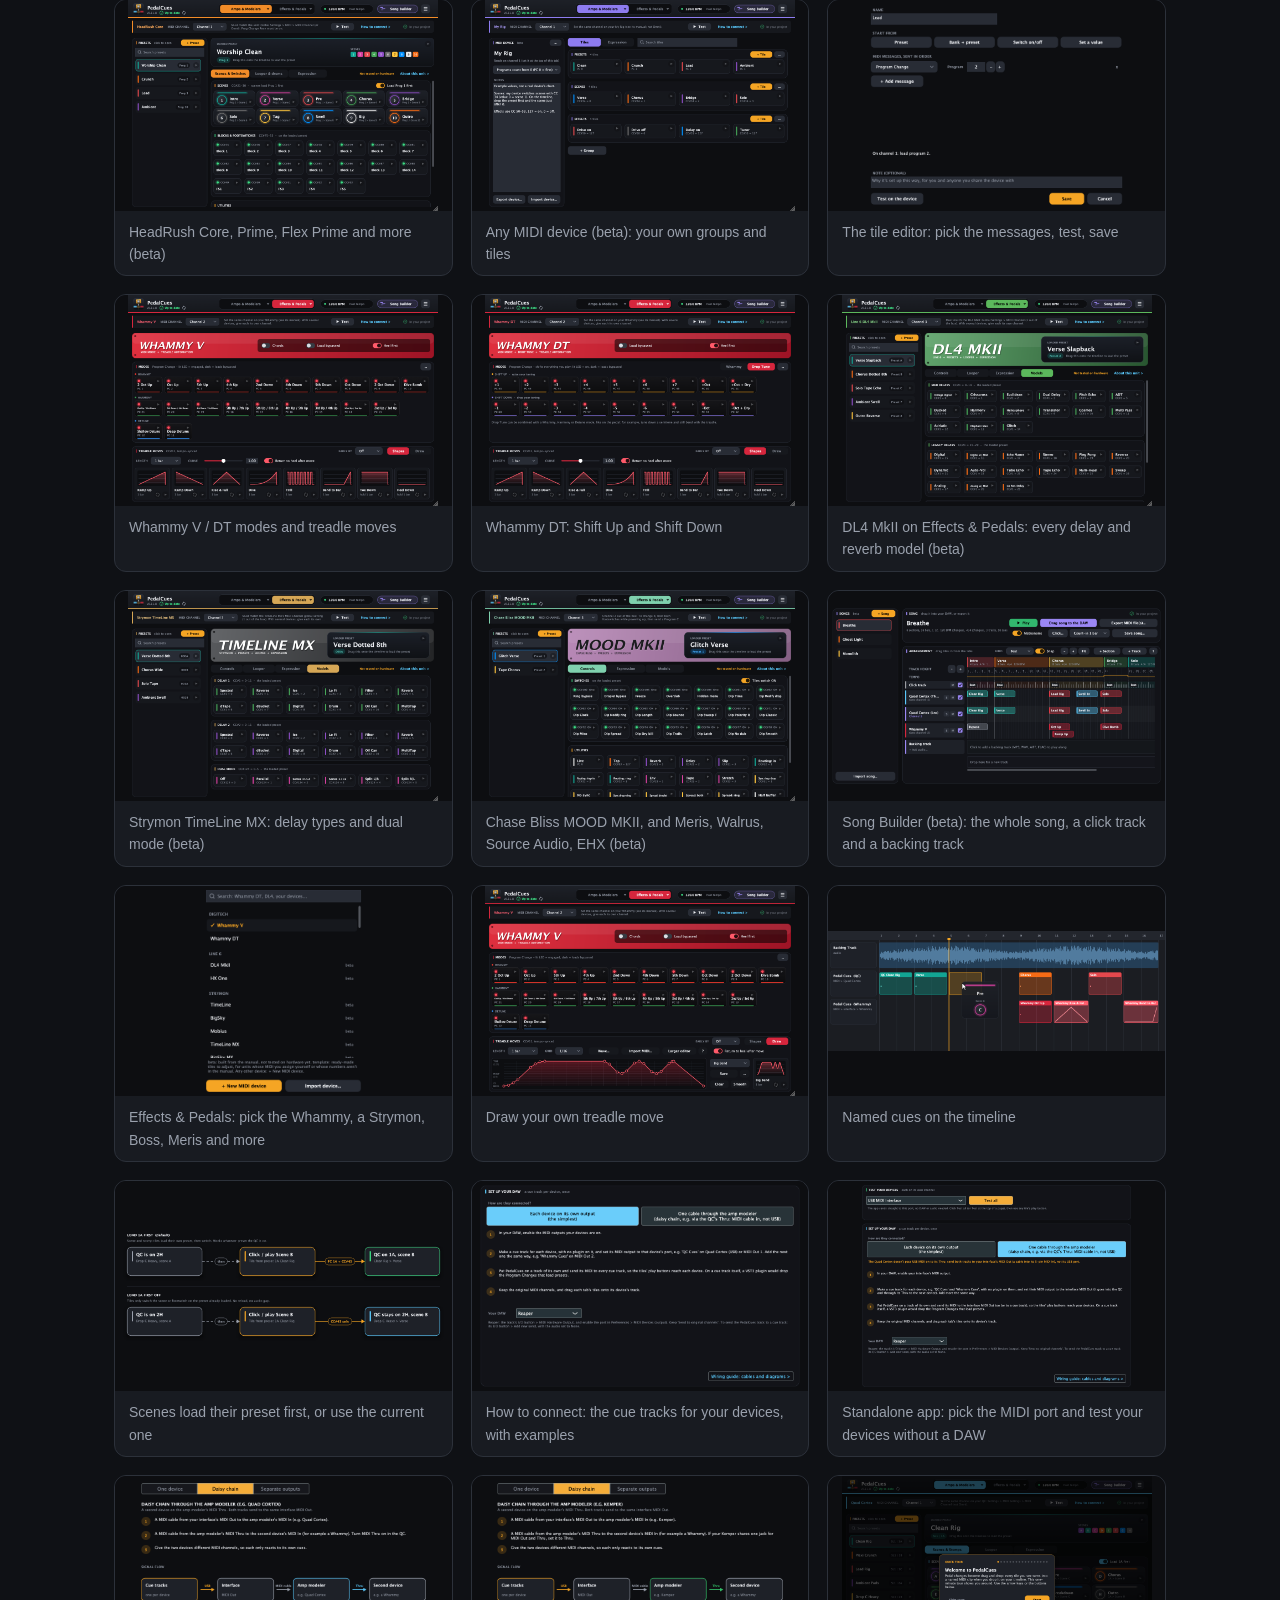
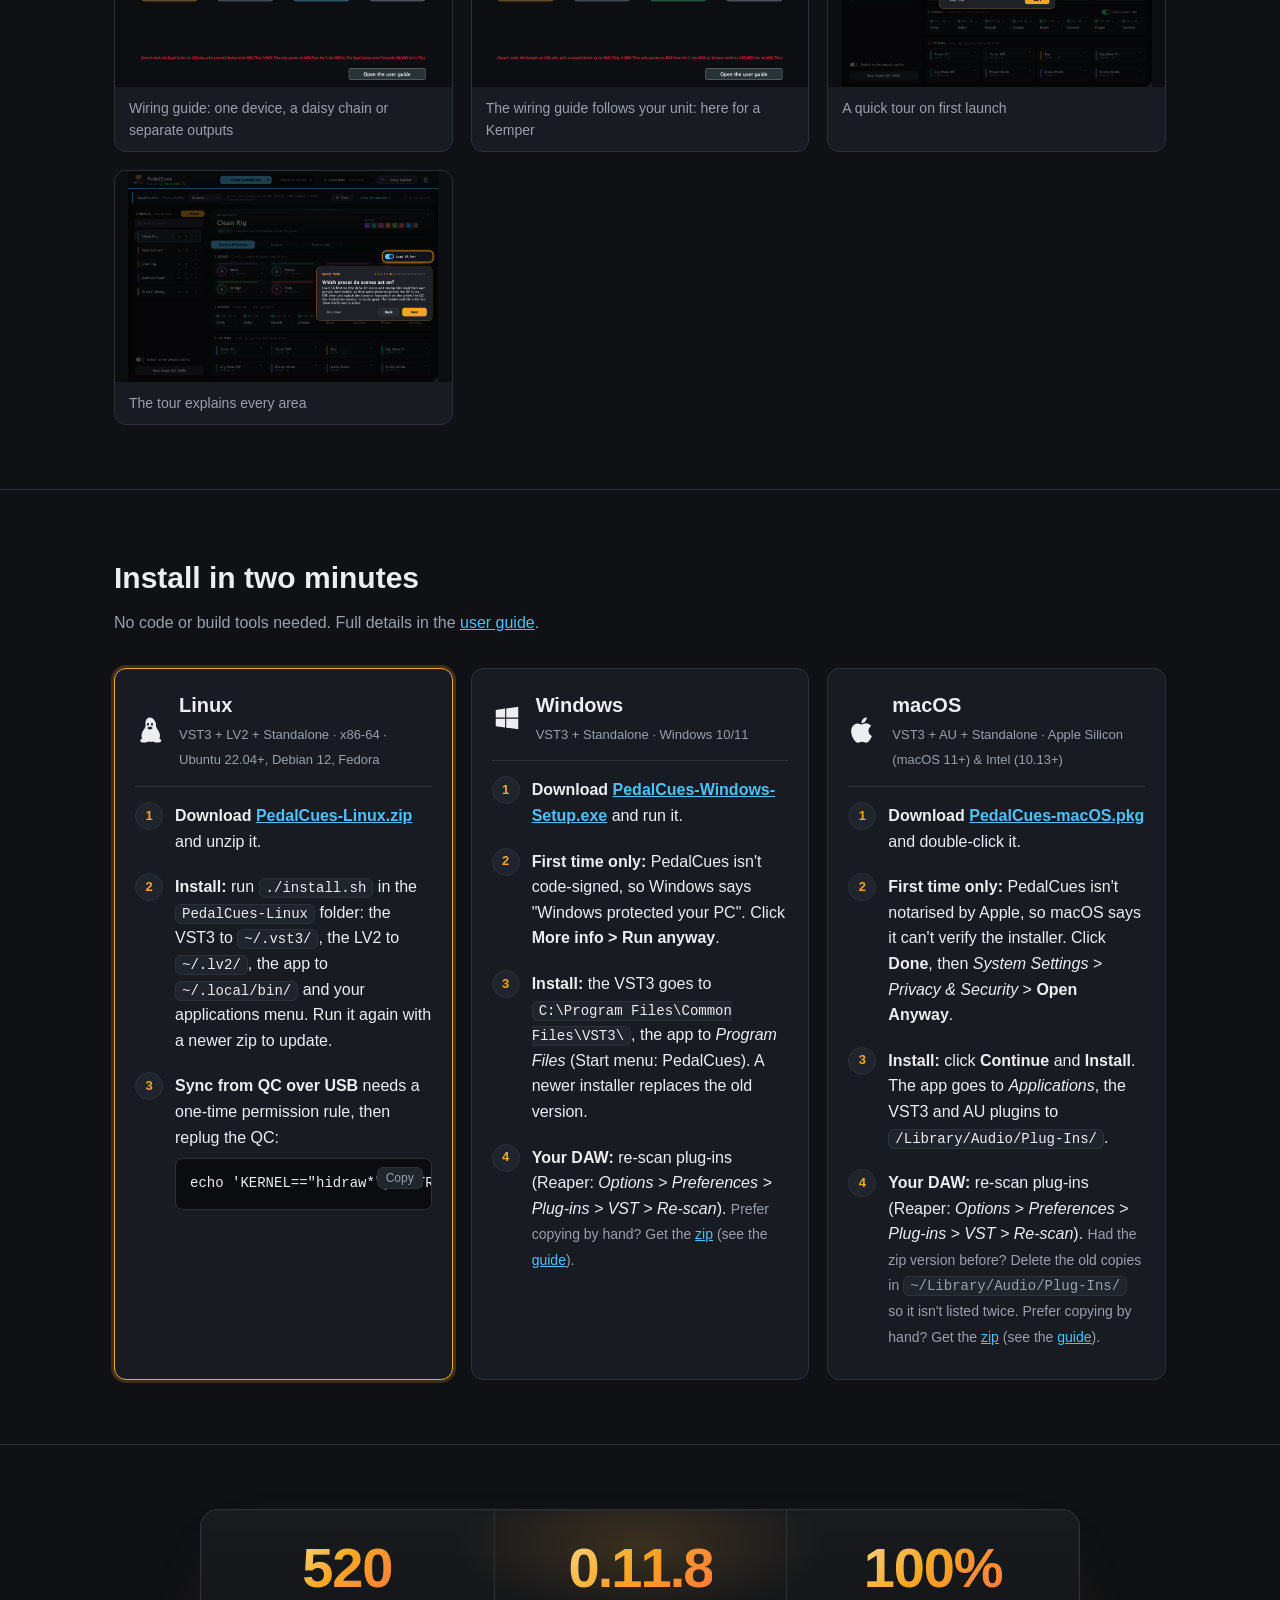
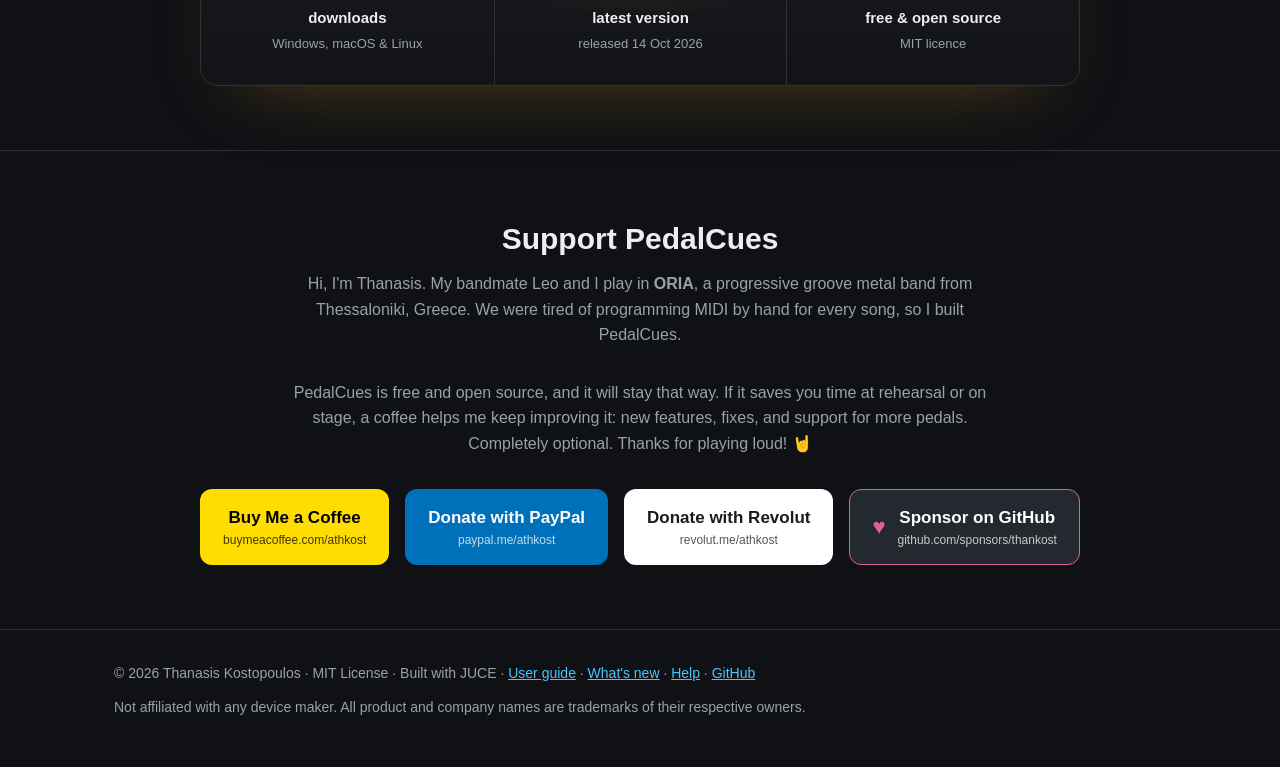
==== commit 019abd0f: "v0.11.8: New DAW setup, so preset changes always load - PedalCues now goes on a track of its own, an" ====
--- a/docs/index.html
+++ b/docs/index.html
@@ -312,7 +312,7 @@
 </section>
 
 <!-- Fallback numbers, shown until fresh ones arrive (updated at each release; see the release skill). -->
-<section id="downloads-section" data-downloads="477" data-version="0.11.7" data-released="2026-10-11">
+<section id="downloads-section" data-downloads="520" data-version="0.11.8" data-released="2026-10-14">
   <div class="wrap">
     <div class="stats-band">
       <div class="stat">
